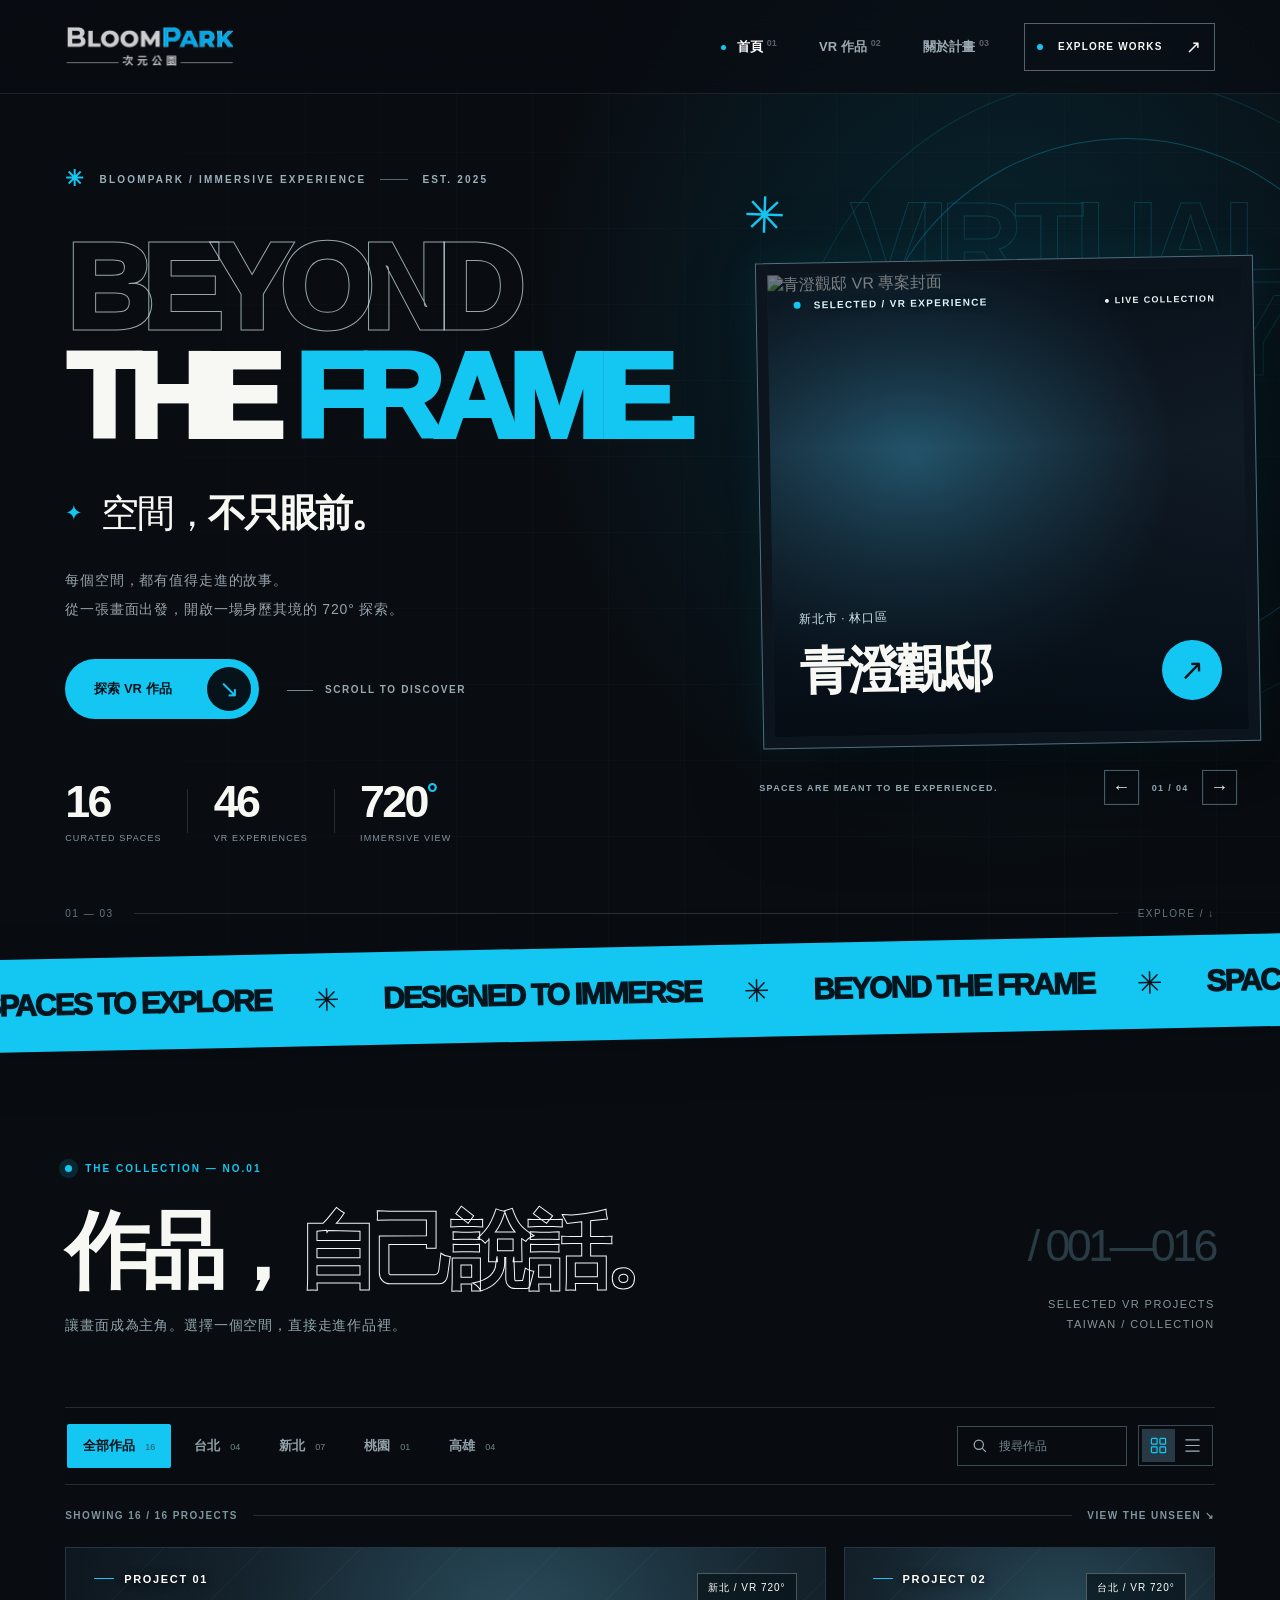
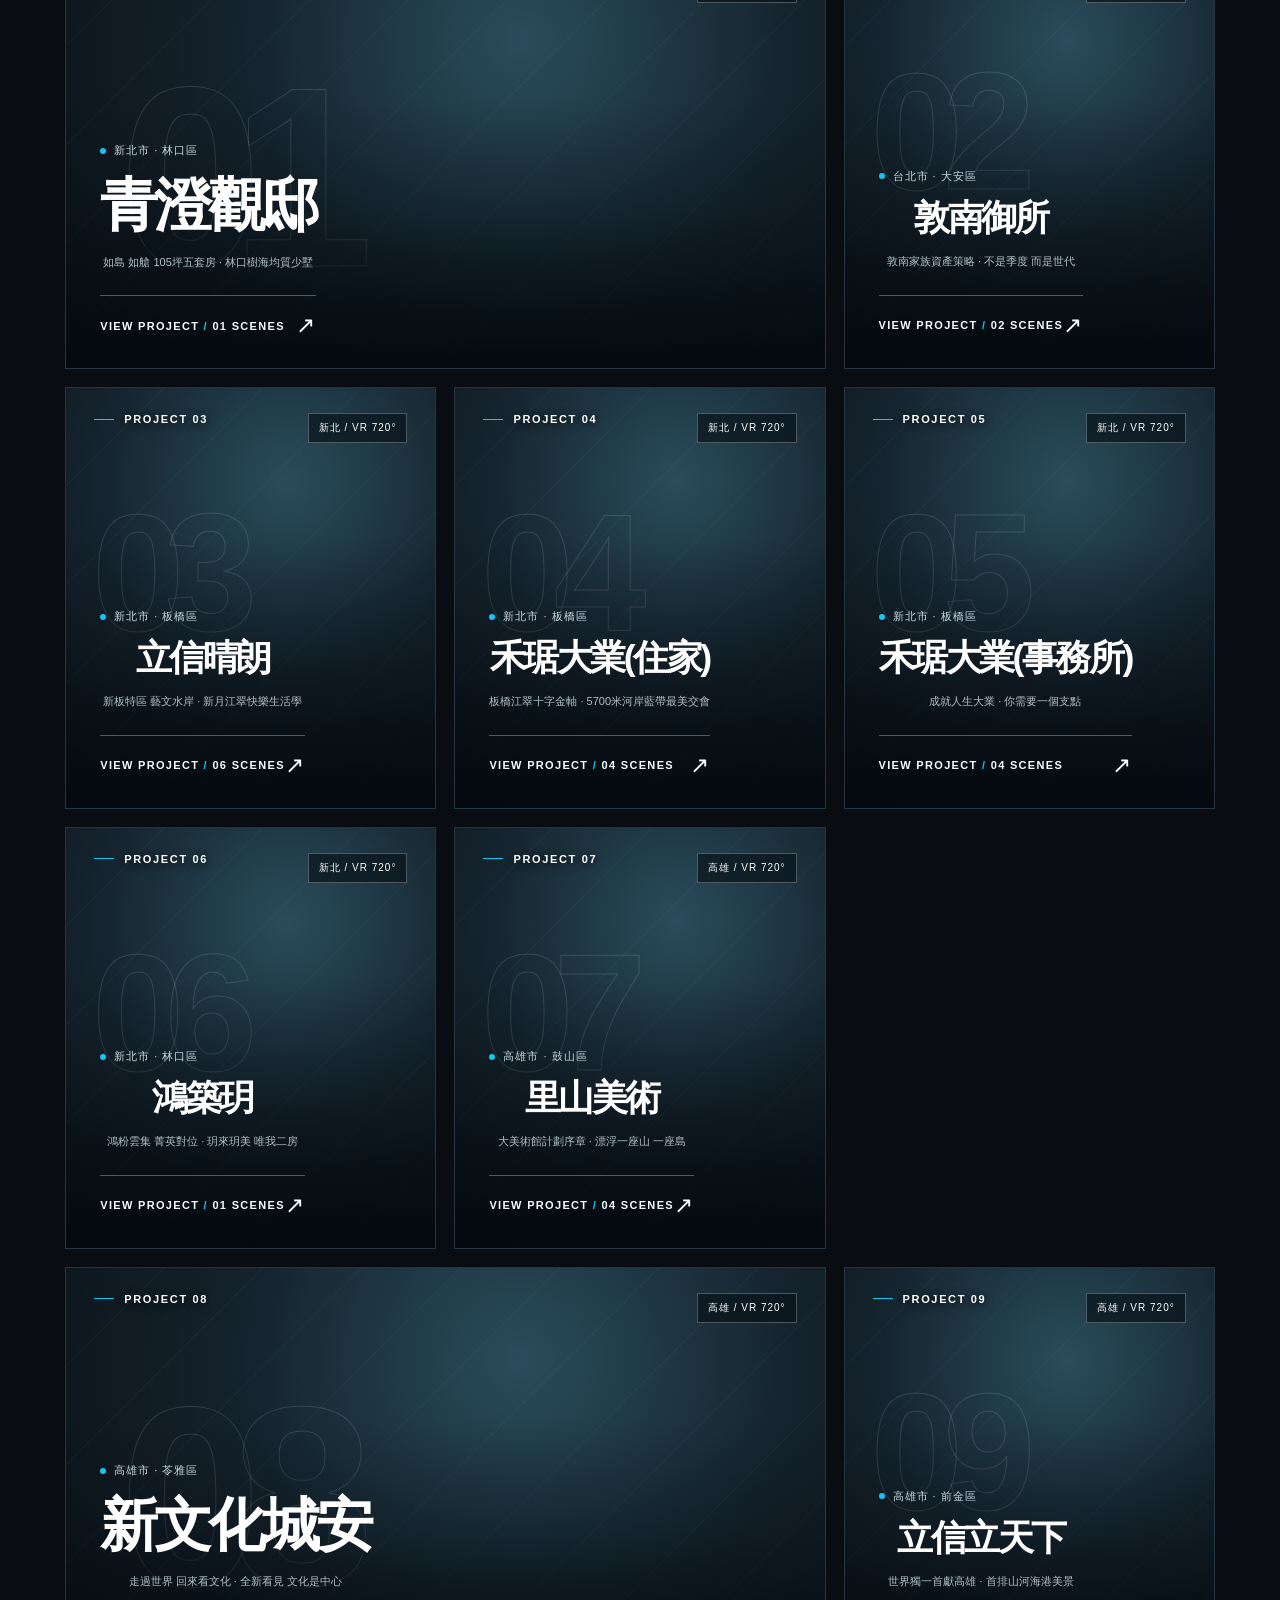
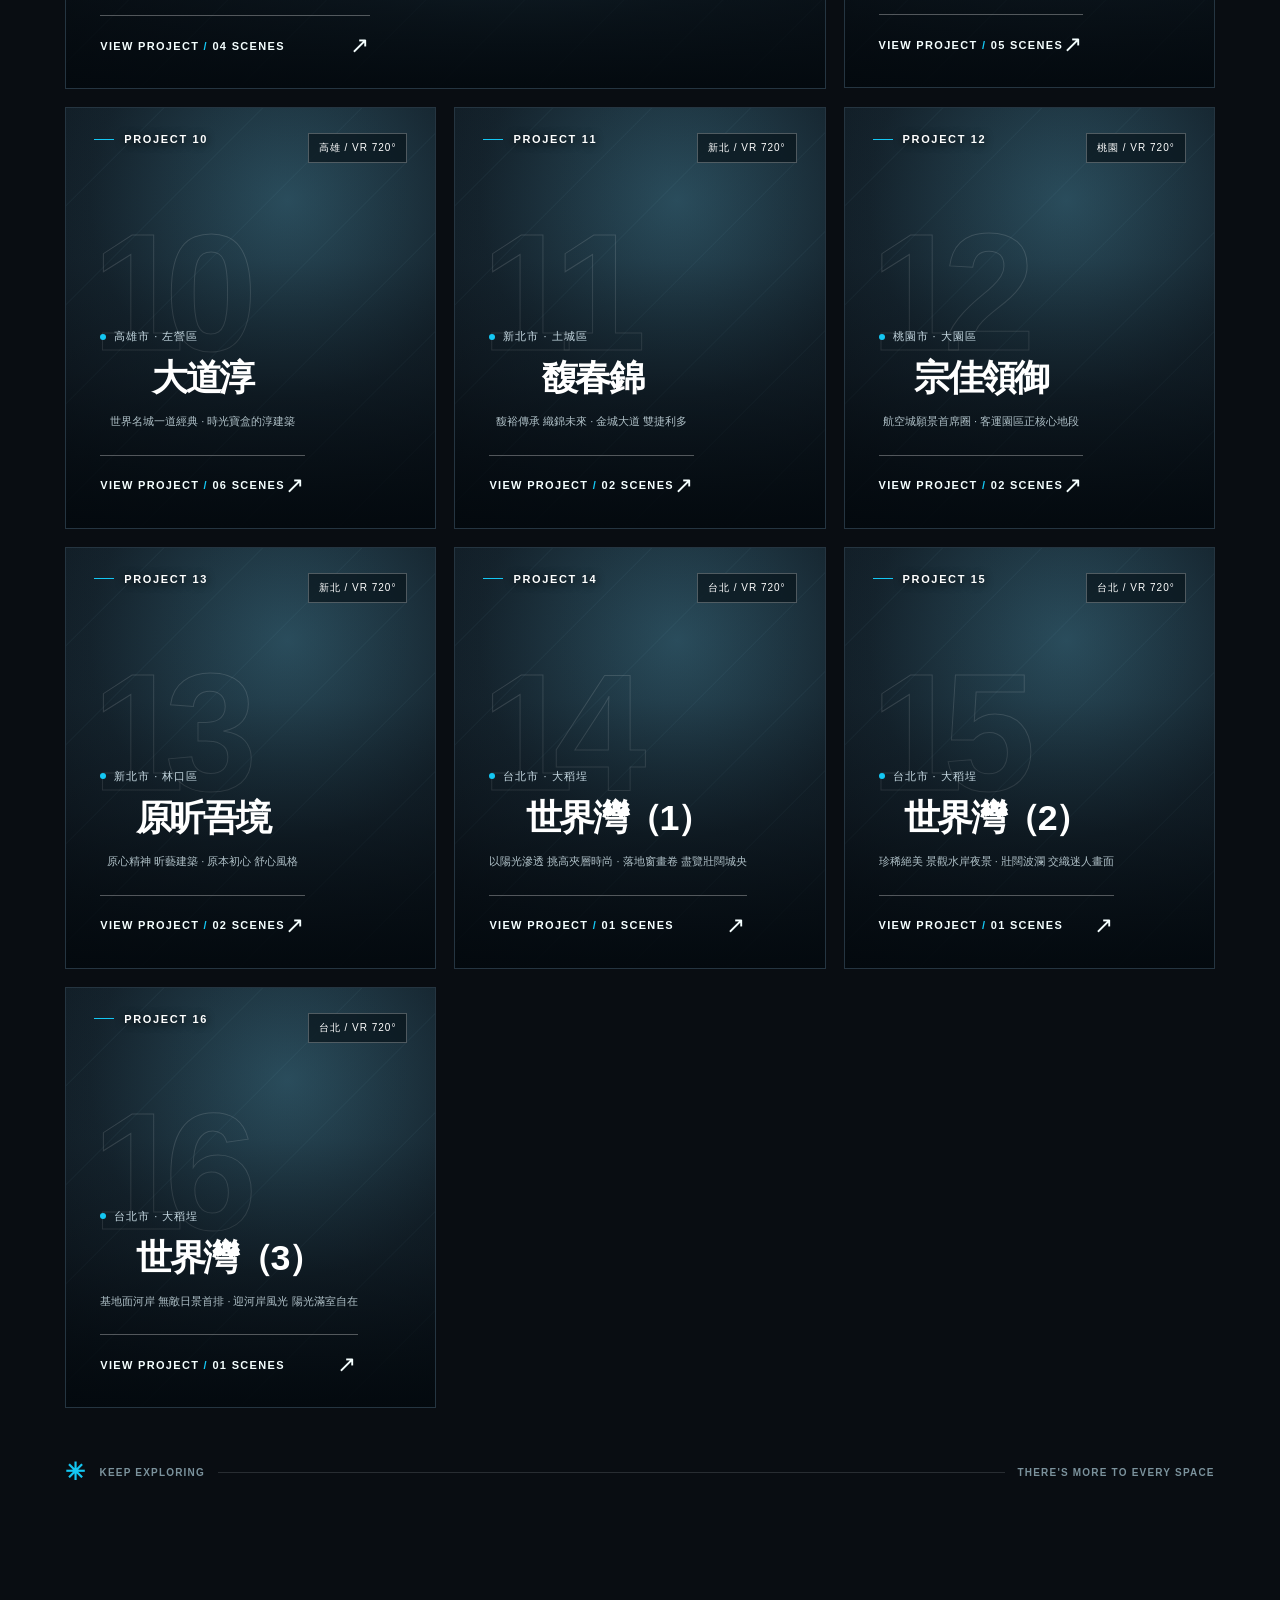
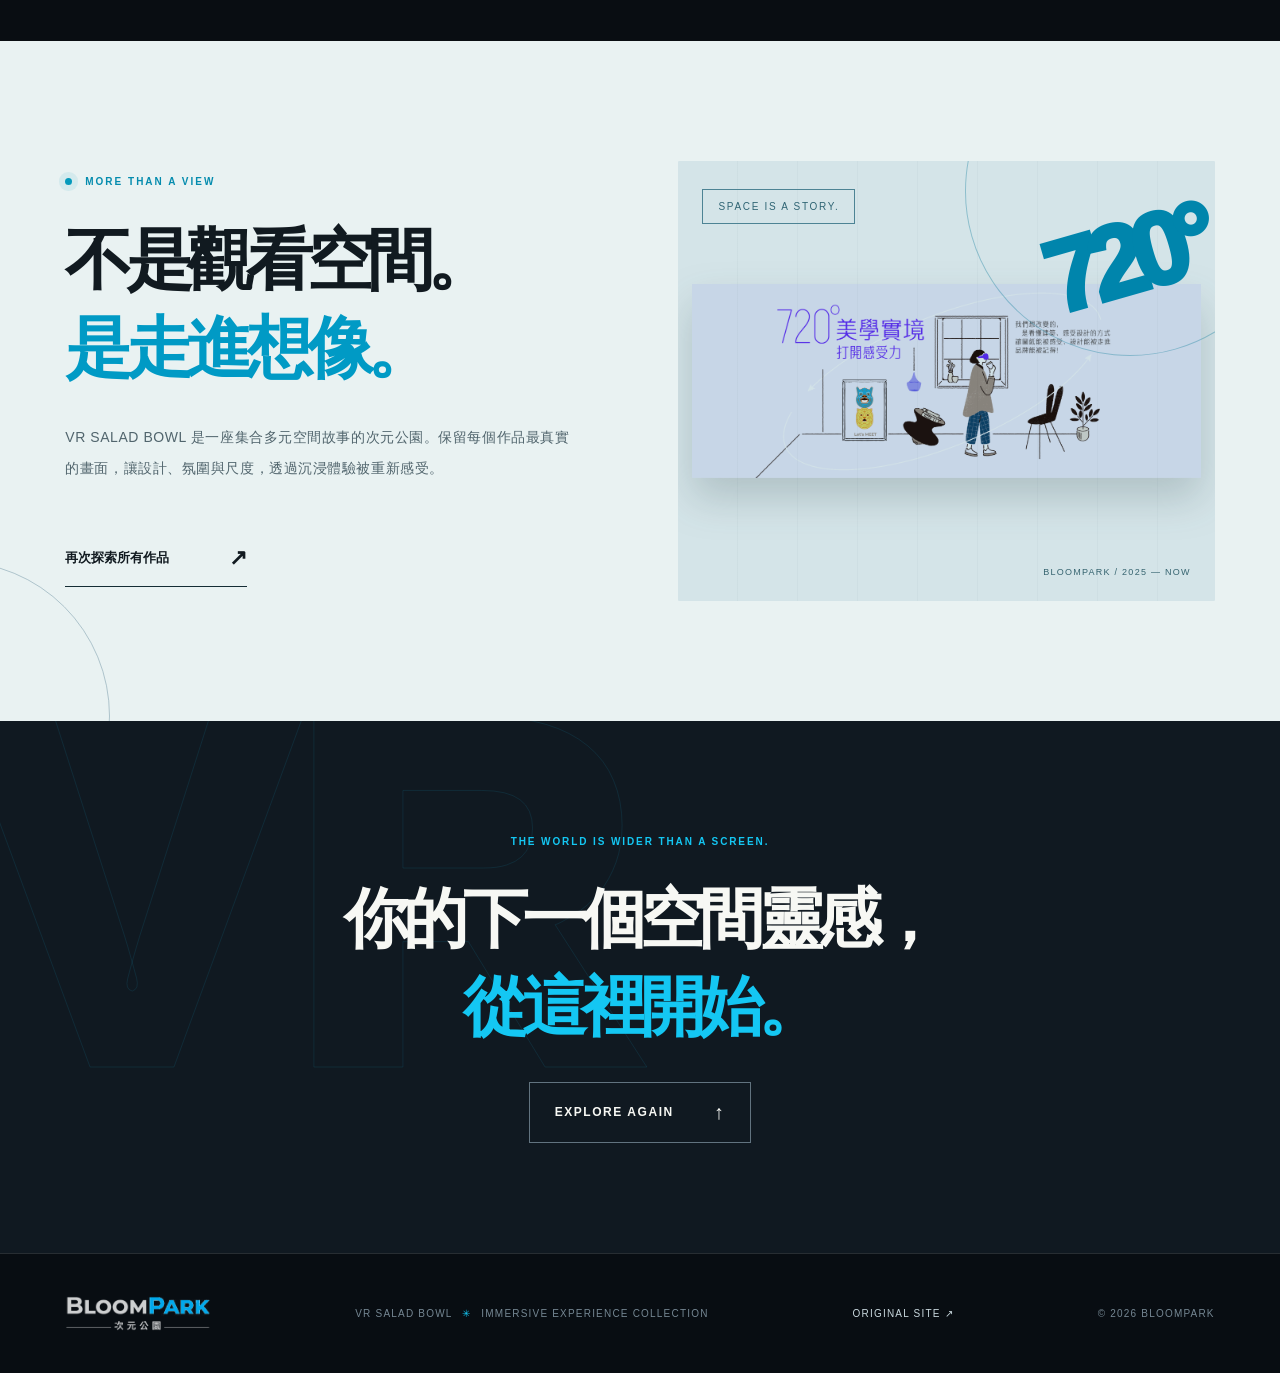
==== bloompark/index.html @ 0eb8d489 "Add files via upload" ====
<!doctype html>
<html lang="zh-Hant">
<head>
  <meta charset="UTF-8">
  <meta name="viewport" content="width=device-width,initial-scale=1,viewport-fit=cover">
  <meta name="theme-color" content="#090d12">
  <meta name="description" content="BLOOMPARK 次元公園｜VR SALAD BOWL 沉浸式空間作品集，探索建築美學、720° VR 全景與不同空間的故事。">
  <meta property="og:title" content="BLOOMPARK 次元公園｜VR 作品集">
  <meta property="og:description" content="空間不只眼前。探索 BLOOMPARK 的沉浸式 VR 空間作品。">
  <meta property="og:type" content="website">
  <meta property="og:image" content="assets/logo-original.png">
  <title>BLOOMPARK 次元公園｜VR SALAD BOWL · 沉浸式空間作品集</title>
  <link rel="icon" href="assets/favicon.svg" type="image/svg+xml">
  <link rel="preload" href="assets/logo-light.png" as="image">
  <link rel="stylesheet" href="style.css">
  <script defer src="data.js"></script>
  <script defer src="app.js"></script>
</head>
<body>
  <a class="skip-link" href="#work">跳至 VR 作品</a>
  <div class="loading-line" id="scroll-progress" aria-hidden="true"></div>
  <div class="site-shell" id="top">
    <header class="header" id="header">
      <a class="brand" href="#top" aria-label="BLOOMPARK 次元公園，回到首頁"><img src="assets/logo-light.png" alt="BLOOMPARK 次元公園" width="684" height="165"></a>
      <nav class="nav" id="primary-nav" aria-label="主導覽">
        <a class="nav-link is-current" href="#top">首頁 <span>01</span></a>
        <a class="nav-link" href="#work">VR 作品 <span>02</span></a>
        <a class="nav-link" href="#about">關於計畫 <span>03</span></a>
      </nav>
      <a class="header-cta" href="#work"><span class="header-cta-dot"></span> EXPLORE WORKS <span aria-hidden="true">↗</span></a>
      <button class="menu-toggle" id="menu-toggle" type="button" aria-controls="primary-nav" aria-expanded="false" aria-label="開啟選單"><span></span><span></span></button>
    </header>

    <main>
      <section class="hero" aria-labelledby="hero-title">
        <div class="hero-grid" aria-hidden="true"></div>
        <div class="hero-glow" aria-hidden="true"></div>
        <div class="hero-copy">
          <div class="eyebrow"><span class="starburst">✳</span> BLOOMPARK / IMMERSIVE EXPERIENCE <span class="eyebrow-line"></span> EST. 2025</div>
          <h1 id="hero-title"><span class="hero-outline">BEYOND</span><span>THE <em>FRAME.</em></span></h1>
          <div class="hero-twline"><span class="hero-mark">✦</span><p>空間，<strong>不只眼前。</strong></p></div>
          <p class="hero-description">每個空間，都有值得走進的故事。<br>從一張畫面出發，開啟一場身歷其境的 720° 探索。</p>
          <div class="hero-actions">
            <a href="#work" class="pill-button pill-button-accent">探索 VR 作品 <span class="button-round" aria-hidden="true">↘</span></a>
            <span class="hero-side-note"><span class="mini-dash"></span> SCROLL TO DISCOVER</span>
          </div>
          <div class="hero-stats"><div><strong id="total-projects">16</strong><span>CURATED SPACES</span></div><span class="stat-line"></span><div><strong id="total-vr">46</strong><span>VR EXPERIENCES</span></div><span class="stat-line"></span><div><strong>720<span class="degree">°</span></strong><span>IMMERSIVE VIEW</span></div></div>
        </div>
        <div class="hero-stage">
          <div class="orbit orbit-a" aria-hidden="true"></div><div class="orbit orbit-b" aria-hidden="true"></div>
          <div class="hero-ghost" aria-hidden="true">VIRTUAL<br>REALITY</div>
          <div class="hero-feature-wrap" id="hero-feature-wrap">
            <div class="hero-feature-media visual-fallback" id="hero-feature-media"><img id="hero-feature-image" alt="精選 VR 作品封面" fetchpriority="high"></div>
            <div class="hero-feature-top"><span><i></i> SELECTED / VR EXPERIENCE</span><span class="hero-live">● LIVE COLLECTION</span></div>
            <div class="hero-feature-bottom"><div><span id="hero-feature-region">新北市 · 林口區</span><h2 id="hero-feature-title">青澄觀邸</h2></div><a id="hero-feature-link" href="#work" class="hero-feature-enter" aria-label="開啟精選專案" title="開啟精選專案">↗</a></div>
          </div>
          <div class="hero-stage-bottom"><span>SPACES ARE MEANT TO BE EXPERIENCED.</span><div class="hero-switch"><button type="button" id="feature-prev" aria-label="上一個精選專案">←</button><span id="feature-index">01 / 04</span><button type="button" id="feature-next" aria-label="下一個精選專案">→</button></div></div>
          <div class="floating-asterisk" aria-hidden="true">✳</div>
        </div>
        <div class="hero-scroll-edge"><span>01 — 03</span><div></div><span>EXPLORE / ↓</span></div>
      </section>

      <div class="ticker" aria-hidden="true"><div class="ticker-track"><span>SPACES TO EXPLORE</span><b>✳</b><span>DESIGNED TO IMMERSE</span><b>✳</b><span>BEYOND THE FRAME</span><b>✳</b><span>SPACES TO EXPLORE</span><b>✳</b><span>DESIGNED TO IMMERSE</span><b>✳</b><span>BEYOND THE FRAME</span><b>✳</b></div></div>

      <section class="work-section" id="work" aria-labelledby="work-title">
        <div class="work-head reveal">
          <div><div class="section-kicker"><span class="section-dot"></span> THE COLLECTION — NO.01</div><h2 id="work-title">作品，<span>自己說話。</span></h2><p>讓畫面成為主角。選擇一個空間，直接走進作品裡。</p></div>
          <div class="work-head-side"><span class="index-number">/ 001—016</span><span>SELECTED VR PROJECTS<br>TAIWAN / COLLECTION</span></div>
        </div>
        <div class="filter-bar" id="filter-bar">
          <div class="filter-tabs" role="group" aria-label="依地區篩選作品">
            <button class="filter active" type="button" data-region="全部" aria-pressed="true">全部作品 <sup>16</sup></button>
            <button class="filter" type="button" data-region="台北" aria-pressed="false">台北 <sup>04</sup></button>
            <button class="filter" type="button" data-region="新北" aria-pressed="false">新北 <sup>07</sup></button>
            <button class="filter" type="button" data-region="桃園" aria-pressed="false">桃園 <sup>01</sup></button>
            <button class="filter" type="button" data-region="高雄" aria-pressed="false">高雄 <sup>04</sup></button>
          </div>
          <div class="view-options">
            <label class="search" aria-label="搜尋專案"><svg viewBox="0 0 24 24" fill="none" stroke="currentColor" stroke-width="1.7" aria-hidden="true"><circle cx="11" cy="11" r="6.5"/><path d="m16 16 5 5"/></svg><input type="search" id="project-search" placeholder="搜尋作品" autocomplete="off"></label>
            <div class="view-toggle" role="group" aria-label="切換作品排列"><button type="button" id="grid-view" class="selected" aria-pressed="true" aria-label="圖片檢視" title="圖片檢視"><svg viewBox="0 0 24 24"><rect x="2" y="2" width="8" height="8" rx="1"/><rect x="14" y="2" width="8" height="8" rx="1"/><rect x="2" y="14" width="8" height="8" rx="1"/><rect x="14" y="14" width="8" height="8" rx="1"/></svg></button><button type="button" id="list-view" aria-pressed="false" aria-label="清單檢視" title="清單檢視"><svg viewBox="0 0 24 24"><path d="M2 4h20M2 12h20M2 20h20"/></svg></button></div>
          </div>
        </div>
        <div class="results-line" aria-live="polite"><span id="result-count">SHOWING 16 PROJECTS</span><span class="results-line-deco"></span><span>VIEW THE UNSEEN ↘</span></div>
        <div id="projects" class="project-grid" aria-live="polite"></div>
        <div id="no-results" class="no-results" hidden><span>NO MATCH FOUND</span><h3>沒有找到符合的作品。</h3><button type="button" id="clear-filters">清除篩選 ↗</button></div>
        <p class="after-gallery"><span>✳</span> KEEP EXPLORING <span class="after-line"></span> THERE'S MORE TO EVERY SPACE</p>
      </section>

      <section class="manifesto" id="about" aria-labelledby="about-title">
        <div class="manifesto-left reveal"><span class="section-kicker"><span class="section-dot"></span> MORE THAN A VIEW</span><h2 id="about-title">不是觀看空間。<br><em>是走進想像。</em></h2><p>VR SALAD BOWL 是一座集合多元空間故事的次元公園。保留每個作品最真實的畫面，讓設計、氛圍與尺度，透過沉浸體驗被重新感受。</p><a href="#work" class="manifesto-link">再次探索所有作品 <span>↗</span></a></div>
        <div class="manifesto-right reveal"><div class="manifesto-visual"><div class="outline-pill">SPACE IS A STORY.</div><div class="manifesto-circle"><span>720°</span></div><img src="assets/intro-illustration.png" loading="lazy" alt="BLOOMPARK 原始 VR 展示插畫"><span class="manifesto-index">BLOOMPARK / 2025 — NOW</span></div></div>
      </section>
      <section class="outro"><div class="outro-inner"><span class="outro-kicker">THE WORLD IS WIDER THAN A SCREEN.</span><p>你的下一個空間靈感，<br><strong>從這裡開始。</strong></p><a href="#work" aria-label="回到作品展示">EXPLORE AGAIN <span>↑</span></a></div></section>
    </main>
    <footer class="footer"><a href="#top" class="footer-logo"><img src="assets/logo-light.png" alt="BLOOMPARK 次元公園"></a><div>VR SALAD BOWL <span class="footer-cross">✳</span> IMMERSIVE EXPERIENCE COLLECTION</div><a href="https://booooand.com/" target="_blank" rel="noopener noreferrer">ORIGINAL SITE ↗</a><span>© <span id="year">2026</span> BLOOMPARK</span></footer>
  </div>

  <div class="modal" id="project-modal" hidden aria-hidden="true">
    <div class="modal-backdrop" data-close></div>
    <section class="modal-panel" role="dialog" aria-modal="true" aria-labelledby="modal-title" tabindex="-1">
      <button class="modal-close" id="modal-close" type="button" aria-label="關閉專案介紹">✕</button>
      <div class="modal-photo visual-fallback" id="modal-photo"><img id="modal-image" alt=""></div>
      <div class="modal-body"><div class="modal-topline"><span id="modal-number">PROJECT / 01</span><span>IMMERSIVE ARCHIVE · BLOOMPARK</span></div><div class="modal-meta"><span id="modal-location">新北市 · 林口區</span><span class="modal-live">● VIRTUAL SPACE</span></div><h2 id="modal-title"></h2><p id="modal-subtitle"></p><div class="modal-divider"></div><h3>選擇 VR 場景 <span id="modal-links-count"></span></h3><div class="modal-vr-links" id="modal-links"></div><div class="modal-actions"><a class="modal-main-link" id="modal-main-link" target="_blank" rel="noopener noreferrer">進入 VR 全景 <span>↗</span></a><a class="modal-book" id="modal-book" target="_blank" rel="noopener noreferrer" hidden>專案官方網站 ↗</a></div><div class="modal-footnote">作品連結將於新分頁開啟，保留原始 VR 瀏覽體驗。</div></div>
      <div class="modal-pagination"><button type="button" id="modal-prev">← 上一個專案</button><button type="button" id="modal-next">下一個專案 →</button></div>
    </section>
  </div>
</body>
</html>
---- bloompark/style.css ----
/* BLOOMPARK 2026 — curated VR work showcase. No external CSS dependencies. */
:root{--bg:#090d12;--bg2:#0c1219;--panel:#121921;--line:rgba(222,236,244,.14);--light:#f7f8f4;--muted:#95a1ab;--cyan:#14c7f3;--cyan-dark:#0796c5;--lime:#d9f35b;--max:1640px;--margin:clamp(22px,5.1vw,104px);--ease:cubic-bezier(.2,.8,.2,1)}
*,*::before,*::after{box-sizing:border-box}
html{scroll-behavior:smooth;scroll-padding-top:112px}
body{margin:0;color:var(--light);background:var(--bg);font-family:Arial,"Noto Sans TC","PingFang TC","Microsoft JhengHei",sans-serif;-webkit-font-smoothing:antialiased}
body.modal-open{overflow:hidden}
::selection{background:var(--cyan);color:#071016}
button,input{font:inherit}button{cursor:pointer}a{color:inherit;text-decoration:none}img{max-width:100%;display:block}
button:focus-visible,a:focus-visible,input:focus-visible{outline:3px solid var(--cyan);outline-offset:4px}
[hidden]{display:none!important}
.skip-link{position:fixed;z-index:1000;left:14px;top:-60px;background:var(--cyan);padding:12px 20px;color:#061018}.skip-link:focus{top:10px}
.loading-line{position:fixed;height:3px;width:0;left:0;top:0;background:var(--cyan);z-index:900;box-shadow:0 0 16px #14c7f3aa;transition:width .09s linear}
.header{height:94px;position:fixed;z-index:100;top:0;left:0;width:100%;padding:0 var(--margin);display:flex;align-items:center;justify-content:space-between;gap:35px;background:rgba(9,13,18,.68);border-bottom:1px solid rgba(255,255,255,.085);backdrop-filter:blur(22px);-webkit-backdrop-filter:blur(22px);transition:background .3s,height .3s}
.header.scrolled{height:77px;background:rgba(9,13,18,.95)}
.brand{width:200px;flex:none}.brand img{width:100%;height:auto}
.nav{display:flex;align-items:center;gap:clamp(20px,3.3vw,60px);height:100%;margin-left:auto}.nav-link{font-size:13px;font-weight:700;color:#9dabb4;transition:color .2s;white-space:nowrap;display:flex;align-items:flex-start;gap:4px}.nav-link span{font-size:9px;color:#56616b}.nav-link:hover,.nav-link.is-current{color:#fff}.nav-link.is-current:before{content:"";width:5px;height:5px;background:var(--cyan);border-radius:50%;position:relative;top:7px;margin-right:7px}
.header-cta{display:flex;align-items:center;gap:15px;border:1px solid #53636d;padding:14px 18px;font-size:10px;font-weight:800;letter-spacing:.12em;white-space:nowrap;transition:background .25s,color .25s,border-color .25s}.header-cta:hover{background:var(--cyan);border-color:var(--cyan);color:#03151c}.header-cta-dot{height:6px;width:6px;background:var(--cyan);border-radius:50%}.header-cta:hover .header-cta-dot{background:var(--bg)}.header-cta>span:last-child{font-size:18px;font-weight:400;margin-left:8px}
.menu-toggle{display:none;width:45px;height:45px;background:transparent;border:1px solid var(--line);align-items:center;justify-content:center;flex-direction:column;gap:6px}.menu-toggle span{width:21px;height:2px;background:#fff;transition:transform .2s}.menu-toggle[aria-expanded=true] span:first-child{transform:translateY(4px) rotate(45deg)}.menu-toggle[aria-expanded=true] span:last-child{transform:translateY(-4px) rotate(-45deg)}
.hero{min-height:min(940px,100svh);position:relative;padding:clamp(145px,13vw,190px) var(--margin) 105px;display:grid;grid-template-columns:minmax(0,1.07fr) minmax(0,.93fr);gap:2vw;align-items:center;isolation:isolate;overflow:hidden}.hero-grid{position:absolute;inset:0;z-index:-3;opacity:.42;background-image:linear-gradient(to right,rgba(150,200,230,.055) 1px,transparent 1px),linear-gradient(to bottom,rgba(150,200,230,.055) 1px,transparent 1px);background-size:76px 76px;mask-image:linear-gradient(to right,transparent,#000 35%,#000)}.hero-glow{position:absolute;right:-20%;top:-30%;width:84%;height:130%;background:radial-gradient(ellipse at center,rgba(0,163,205,.16),transparent 62%);z-index:-2;pointer-events:none}.hero-copy{position:relative;z-index:4}.eyebrow{color:#9ab0bb;display:flex;align-items:center;gap:14px;font-size:10px;letter-spacing:.22em;white-space:nowrap;font-weight:800}.starburst{font-size:22px;color:var(--cyan)}.eyebrow-line{width:28px;height:1px;background:#506a77}
.hero h1{font-family:Arial Black,Arial,sans-serif;font-weight:950;letter-spacing:-.095em;font-stretch:condensed;font-size:clamp(80px,10vw,183px);line-height:.9;margin:42px 0 37px;white-space:nowrap;position:relative}.hero h1 span{display:block}.hero h1 .hero-outline{color:transparent;-webkit-text-stroke:1px rgba(228,249,255,.65)}.hero h1 span:nth-child(2){letter-spacing:-.095em}.hero h1 em{color:var(--cyan);font-style:normal}.hero-twline{display:flex;align-items:center;gap:18px;margin:0 0 27px}.hero-twline p{font-size:clamp(25px,3vw,49px);font-weight:500;margin:0;letter-spacing:-.06em}.hero-twline strong{font-weight:900}.hero-mark{font-size:21px;color:var(--cyan)}.hero-description{color:var(--muted);line-height:2.05;font-size:14px;letter-spacing:.06em;margin:0 0 36px}
.hero-actions{display:flex;align-items:center;gap:28px}.pill-button{display:inline-flex;align-items:center;gap:35px;font-size:13px;font-weight:800;padding:8px 8px 8px 29px;border-radius:80px;transition:transform .3s var(--ease),box-shadow .3s}.pill-button:hover{transform:translateY(-5px);box-shadow:0 12px 50px #06aad845}.pill-button-accent{background:var(--cyan);color:#06131a}.button-round{width:44px;height:44px;border-radius:50%;display:grid;place-items:center;background:#06131a;color:var(--cyan);font-size:24px;font-weight:400}.hero-side-note{color:#98a8b0;font-size:10px;letter-spacing:.16em;font-weight:800;white-space:nowrap}.mini-dash{display:inline-block;width:26px;height:1px;background:#6e8995;vertical-align:middle;margin-right:8px}
.hero-stats{display:flex;align-items:center;gap:clamp(13px,2vw,38px);margin-top:80px}.hero-stats div{display:flex;flex-direction:column;gap:9px}.hero-stats strong{font-size:clamp(29px,3.5vw,56px);letter-spacing:-.06em;line-height:1;font-weight:850}.hero-stats span:not(.degree){font-size:9px;letter-spacing:.12em;color:#8596a1;white-space:nowrap}.stat-line{width:1px;background:var(--line);height:44px;display:block}.degree{color:var(--cyan);font-size:.63em;vertical-align:top}
.hero-stage{min-width:0;position:relative;z-index:2;padding:65px 25px 10px 35px;transform:rotate(2deg)}.hero-feature-wrap{height:clamp(350px,38vw,590px);position:relative;border:1px solid #4f6f80;background:#0c141e;padding:11px;box-shadow:30px 36px 90px #0008,-1px -1px 40px #00d9ff16;transform:rotate(-3deg);transition:transform .4s var(--ease)}.hero-feature-wrap:hover{transform:rotate(-1deg) translateY(-7px)}.hero-feature-media{position:absolute;inset:11px;overflow:hidden;background:radial-gradient(circle at 30% 40%,#23546b,#101a24 60%,#121d28)}.hero-feature-media:after{content:"";position:absolute;inset:0;background:linear-gradient(180deg,rgba(3,10,18,.55),transparent 38%,rgba(3,10,18,.85))}.hero-feature-media img{height:100%;width:100%;object-fit:cover;filter:contrast(1.04);transition:opacity .35s,transform 1.3s var(--ease)}.hero-feature-wrap:hover img{transform:scale(1.06)}.hero-feature-top,.hero-feature-bottom{position:absolute;z-index:2;left:37px;right:37px;display:flex;justify-content:space-between;align-items:center}.hero-feature-top{top:36px;font-size:10px;font-weight:800;letter-spacing:.13em;color:#d8f5fc;text-shadow:0 1px 6px #0008}.hero-feature-top i{background:var(--cyan);display:inline-block;height:7px;width:7px;border-radius:50%;margin-right:9px}.hero-live{color:#eaf6fa;font-size:9px}.hero-feature-bottom{bottom:41px;align-items:end}.hero-feature-bottom span{color:#d0e7ec;font-size:12px;letter-spacing:.06em}.hero-feature-bottom h2{font-size:clamp(32px,4vw,64px);margin:10px 0 0;letter-spacing:-.07em}.hero-feature-enter{width:60px;height:60px;border-radius:50%;background:var(--cyan);color:#05131a;display:grid;place-items:center;font-size:29px;transition:transform .3s}.hero-feature-enter:hover{transform:rotate(45deg)}.hero-ghost{position:absolute;right:-.09em;top:0;font-size:clamp(75px,9vw,155px);font-family:Arial Black,Arial,sans-serif;letter-spacing:-.08em;font-weight:900;color:transparent;-webkit-text-stroke:1px rgba(34,221,255,.16);line-height:.81;z-index:-1;text-align:right;transform:rotate(-2deg)}
.orbit{pointer-events:none;position:absolute;border:1px solid rgba(17,203,247,.28);border-radius:50%;z-index:-1;transform:rotate(-30deg)}.orbit-a{height:520px;width:520px;right:-115px;top:-60px}.orbit-b{height:650px;width:650px;right:-170px;top:-120px;opacity:.5}.hero-stage-bottom{display:flex;align-items:center;justify-content:space-between;gap:10px;margin:25px 10px 0;transform:rotate(-2deg);color:#91a9b3;font-size:9px;letter-spacing:.15em;font-weight:750}.hero-switch{display:flex;align-items:center;gap:13px;white-space:nowrap}.hero-switch button{width:35px;height:35px;border:1px solid #4d6570;background:transparent;color:#e7f4f5;font-size:18px;transition:background .2s}.hero-switch button:hover{background:var(--cyan);color:#071117}.floating-asterisk{position:absolute;top:1px;left:-10px;color:var(--cyan);font-size:50px;animation:slowspin 14s linear infinite}.hero-scroll-edge{position:absolute;bottom:29px;left:var(--margin);right:var(--margin);display:flex;align-items:center;gap:20px;color:#647783;font-size:10px;letter-spacing:.15em}.hero-scroll-edge>div{flex:1;height:1px;background:var(--line)}
.ticker{height:90px;background:var(--cyan);color:#04151d;overflow:hidden;display:flex;align-items:center;transform:rotate(-1.2deg) scale(1.03);position:relative;z-index:3;box-shadow:0 14px 50px #0003}.ticker-track{display:flex;align-items:center;gap:42px;white-space:nowrap;min-width:max-content;animation:marquee 32s linear infinite}.ticker span{font-family:Arial Black,Arial,sans-serif;font-size:clamp(19px,2.3vw,39px);font-weight:950;letter-spacing:-.07em}.ticker b{font-size:30px;font-weight:400}
.work-section{max-width:1900px;margin:auto;padding:145px var(--margin) 155px}.work-head{display:flex;justify-content:space-between;align-items:end;gap:20px;padding-bottom:72px}.section-kicker{font-size:10px;letter-spacing:.2em;font-weight:800;color:var(--cyan);display:flex;align-items:center;gap:13px}.section-dot{width:7px;height:7px;border-radius:50%;background:var(--cyan);display:inline-block;box-shadow:0 0 0 6px #14c7f322}.work-head h2{font-size:clamp(49px,6.6vw,105px);line-height:1.12;letter-spacing:-.084em;margin:30px 0 18px;font-weight:900}.work-head h2 span{color:transparent;-webkit-text-stroke:1px #f4f7fa}.work-head p{font-size:14px;letter-spacing:.06em;color:#91a4ac;margin:0}.work-head-side{text-align:right;display:flex;flex-direction:column;gap:10px;color:#87959c;font-size:11px;line-height:1.8;letter-spacing:.13em}.index-number{font-family:Arial Black,Arial,sans-serif;font-size:clamp(30px,3.5vw,57px);letter-spacing:-.08em;color:#293c45}
.filter-bar{z-index:50;position:sticky;top:76px;display:flex;justify-content:space-between;align-items:center;gap:15px;padding:16px 2px;background:rgba(9,13,18,.93);backdrop-filter:blur(22px);border-top:1px solid var(--line);border-bottom:1px solid var(--line)}.filter-tabs{display:flex;gap:7px;overflow-x:auto;scrollbar-width:none}.filter-tabs::-webkit-scrollbar{display:none}.filter{border:1px solid transparent;background:transparent;color:#92a1aa;display:inline-flex;gap:10px;align-items:baseline;padding:12px 15px;border-radius:2px;white-space:nowrap;font-size:13px;font-weight:750;transition:background .25s,color .25s}.filter sup{font-size:9px;font-weight:500;color:#72818a}.filter:hover{color:white}.filter.active{background:var(--cyan);color:#071117}.filter.active sup{color:#28505c}.view-options{display:flex;align-items:center;gap:11px}.search{border:1px solid #3b4b54;display:flex;gap:9px;align-items:center;width:170px;padding:0 13px;height:40px;transition:border-color .2s}.search:focus-within{border-color:var(--cyan)}.search svg{width:17px;flex:none;color:#9daeb7}.search input{background:transparent;border:0;color:white;outline:none!important;width:100%;font-size:12px;min-width:0}.search input::placeholder{color:#758791}.search input::-webkit-search-cancel-button{cursor:pointer;filter:grayscale(1) invert(1)}.view-toggle{display:flex;border:1px solid #3b4b54;padding:3px;gap:1px}.view-toggle button{width:33px;height:33px;border:0;background:transparent;display:grid;place-items:center}.view-toggle button.selected{background:#263944}.view-toggle svg{height:17px;width:17px;stroke:#9fb2bb;stroke-width:1.7;fill:none}.view-toggle .selected svg{stroke:var(--cyan)}
.results-line{display:flex;gap:15px;align-items:center;justify-content:space-between;margin:25px 0 26px;font-size:10px;color:#7e949e;letter-spacing:.14em;font-weight:800}.results-line-deco{height:1px;background:var(--line);flex:1}
.project-grid{display:grid;grid-template-columns:repeat(12,minmax(0,1fr));gap:18px}.project-card{grid-column:span 4;aspect-ratio:.88;min-width:0;position:relative;border:1px solid #253541;isolation:isolate;overflow:hidden;cursor:pointer;background:#18232c;display:flex;flex-direction:column;justify-content:flex-end;transition:border-color .3s var(--ease),transform .3s var(--ease)}.project-card.featured{grid-column:span 8;aspect-ratio:1.80}.project-card:focus-visible,.project-card:hover{border-color:var(--cyan);z-index:2;transform:translateY(-3px)}.project-cover{inset:0;position:absolute;overflow:hidden;z-index:-2;background:radial-gradient(circle at 60% 22%,#2c5060,#15242e 50%,#0b1118);transition:filter .3s}.project-cover:before{content:"";position:absolute;inset:0;z-index:0;background:repeating-linear-gradient(135deg,transparent,transparent 68px,rgba(137,206,226,.045) 69px,rgba(137,206,226,.045) 70px)}.project-cover:after{content:"";z-index:2;position:absolute;inset:0;background:linear-gradient(180deg,rgba(5,10,15,.05) 36%,rgba(5,10,15,.32) 63%,rgba(3,9,14,.96) 100%)}.project-cover img{height:100%;width:100%;object-fit:cover;transition:transform .85s var(--ease),opacity .4s;position:relative;z-index:1}.project-card:hover .project-cover img{transform:scale(1.09)}.project-cover img.image-failed{opacity:0}.project-bg-number{position:absolute;top:24%;left:7%;font:900 clamp(95px,13vw,210px)/1 Arial Black,Arial,sans-serif;color:transparent;-webkit-text-stroke:1px #ffffff24;letter-spacing:-.12em;pointer-events:none}.project-card.featured .project-bg-number{font-size:clamp(160px,20vw,320px)}.project-card-head{position:absolute;left:28px;right:28px;top:25px;display:flex;justify-content:space-between;align-items:flex-start;z-index:5;color:#fff;pointer-events:none}.project-number{font-size:11px;letter-spacing:.15em;font-weight:750;display:flex;gap:10px;align-items:center;text-shadow:0 1px 8px #000}.project-number:before{content:"";display:block;width:20px;height:1px;background:var(--cyan)}.project-category{font-size:10px;letter-spacing:.1em;padding:7px 10px;background:#071117a8;border:1px solid #ffffff45;backdrop-filter:blur(12px)}.project-info{padding:28px;z-index:3;position:relative}.project-location{color:#c6d9e2;font-size:11px;letter-spacing:.09em;display:flex;gap:8px;align-items:center}.project-location:before{content:"";display:inline-block;height:6px;width:6px;background:var(--cyan);border-radius:50%}.project-info h3{font-size:clamp(25px,2.8vw,47px);letter-spacing:-.07em;line-height:1.2;margin:13px 0 13px;font-weight:800;color:#fff}.project-card.featured .project-info h3{font-size:clamp(36px,4.5vw,70px)}.project-subtitle{font-size:11px;color:#afc0c7;line-height:1.6;margin:0 0 24px;max-width:530px}.project-bottom{display:flex;justify-content:space-between;align-items:center;border-top:1px solid #ffffff4d;padding-top:16px;font-size:11px;font-weight:800;letter-spacing:.12em;color:#f5ffff}.project-bottom>span:nth-child(2){font-size:23px;font-weight:300;transition:transform .3s}.project-card:hover .project-bottom>span:nth-child(2){transform:translate(4px,-4px);color:var(--cyan)}.project-card::after{content:"";position:absolute;inset:0;z-index:4;pointer-events:none;border:1px solid transparent;transition:border-color .3s}.project-card:hover::after{border-color:rgba(20,199,243,.45)}
.project-grid.list-mode{display:flex;flex-direction:column;gap:0}.list-mode .project-card,.list-mode .project-card.featured{width:100%;aspect-ratio:auto;min-height:155px;border:0;border-bottom:1px solid var(--line);display:grid;grid-template-columns:min(26%,250px) 1fr;align-items:stretch;background:transparent}.list-mode .project-cover{position:relative;min-height:155px;grid-column:1;grid-row:1}.list-mode .project-cover:after{background:linear-gradient(to right,transparent,#0a10173b)}.list-mode .project-info{grid-column:2;grid-row:1;display:grid;grid-template-columns:1fr auto;align-content:center;align-items:center;gap:5px 15px;padding:20px 20px 20px 45px}.list-mode .project-info h3,.list-mode .project-card.featured .project-info h3{grid-row:1;grid-column:1;font-size:clamp(24px,3vw,41px);margin:0}.list-mode .project-location{grid-column:1;grid-row:2}.list-mode .project-subtitle{grid-column:1;grid-row:3;margin:0}.list-mode .project-bottom{grid-row:1/4;grid-column:2;align-self:center;border:0;display:flex;gap:20px}.list-mode .project-bottom span:first-child{display:none}.list-mode .project-card-head{left:12px;right:auto;top:12px}.list-mode .project-category{display:none}.list-mode .project-bg-number{font-size:85px;top:20%}.list-mode .project-card:hover{transform:translateX(5px);background:#121d25}
.no-results{padding:80px 10px 100px;border:1px solid var(--line);text-align:center}.no-results span{color:var(--cyan);font-size:10px;letter-spacing:.2em}.no-results h3{font-size:28px;margin:18px 0 28px}.no-results button{background:var(--cyan);border:0;padding:14px 25px;color:#07141b;font-weight:800}.after-gallery{display:flex;align-items:center;gap:13px;margin:50px 0 0;letter-spacing:.12em;color:#7b929c;font-size:10px;font-weight:700}.after-gallery>span:first-child{font-size:24px;color:var(--cyan)}.after-line{height:1px;flex:1;background:var(--line)}
.manifesto{background:#e9f2f2;color:#111a20;min-height:680px;display:grid;grid-template-columns:1fr 1fr;padding:115px var(--margin);gap:6vw;align-items:center;position:relative;overflow:hidden}.manifesto:before{content:"";width:310px;height:310px;border-radius:50%;border:1px solid #aec4cc;position:absolute;left:-200px;bottom:-150px;pointer-events:none}.manifesto .section-kicker{color:#058cae}.manifesto .section-dot{background:#059abc;box-shadow:0 0 0 6px #059abc17}.manifesto-left{max-width:690px}.manifesto h2{font-size:clamp(42px,5.2vw,83px);font-weight:950;line-height:1.32;letter-spacing:-.1em;margin:30px 0}.manifesto h2 em{font-style:normal;color:#009ac5}.manifesto p{font-size:14px;line-height:2.2;letter-spacing:.04em;color:#51656d;max-width:510px}.manifesto-link{display:inline-flex;align-items:center;gap:60px;border-bottom:1px solid #152d35;padding:15px 0;font-weight:850;font-size:13px;margin-top:32px}.manifesto-link span{font-size:22px;transition:transform .3s}.manifesto-link:hover span{transform:translate(5px,-5px)}.manifesto-visual{min-height:440px;position:relative;background:#d4e4e8;border-radius:1px;overflow:hidden;display:flex;align-items:center;justify-content:center;isolation:isolate}.manifesto-visual:after{content:"";position:absolute;inset:0;pointer-events:none;background:repeating-linear-gradient(90deg,transparent,transparent 59px,#11344110 60px)}.manifesto-visual img{position:relative;z-index:1;width:95%;filter:drop-shadow(0 20px 20px #223a4033);mix-blend-mode:multiply}.manifesto-circle{width:330px;height:330px;max-width:72%;aspect-ratio:1;border:1px solid #3d93ac78;border-radius:50%;position:absolute;top:-135px;right:-80px;display:grid;place-items:center;color:#0085ac;transform:rotate(-16deg);z-index:3}.manifesto-circle span{font-size:clamp(65px,8vw,136px);font-weight:950;letter-spacing:-.12em;transform:translate(-25px,65px)}.outline-pill{position:absolute;top:28px;left:24px;font-size:10px;letter-spacing:.17em;color:#306574;z-index:3;border:1px solid #4d8394;padding:11px 15px}.manifesto-index{position:absolute;bottom:24px;right:24px;font-size:9px;letter-spacing:.14em;color:#35636f;z-index:3}
.outro{padding:110px var(--margin);background:#101921;text-align:center;position:relative;overflow:hidden}.outro:before{content:"VR";position:absolute;left:-3%;top:-60px;font-family:Arial Black,Arial,sans-serif;font-weight:950;font-size:480px;color:transparent;-webkit-text-stroke:1px rgba(20,199,243,.1);pointer-events:none;line-height:1}.outro-inner{position:relative}.outro-kicker{font-size:10px;letter-spacing:.19em;color:var(--cyan);font-weight:850}.outro p{font-weight:700;font-size:clamp(40px,5.1vw,78px);line-height:1.35;letter-spacing:-.09em;margin:26px 0 30px}.outro p strong{color:var(--cyan)}.outro a{display:inline-flex;align-items:center;gap:40px;font-size:12px;font-weight:800;letter-spacing:.13em;border:1px solid #61737f;padding:18px 25px}.outro a:hover{background:var(--cyan);border-color:var(--cyan);color:#07131a}.outro a span{font-size:20px}
.footer{padding:42px var(--margin);display:flex;align-items:center;justify-content:space-between;gap:20px;background:#080d12;font-size:10px;color:#758793;letter-spacing:.12em;border-top:1px solid var(--line)}.footer-logo{width:146px}.footer-logo img{width:100%}.footer-cross{color:var(--cyan);margin:0 6px}.footer>a:not(.footer-logo){color:#c9d8de}.footer>a:not(.footer-logo):hover{color:var(--cyan)}
.modal{position:fixed;inset:0;z-index:300;display:grid;place-items:center;padding:22px}.modal-backdrop{position:absolute;inset:0;background:#010509d9;backdrop-filter:blur(18px)}.modal-panel{background:#111922;width:min(1150px,100%);max-height:min(850px,94dvh);display:grid;grid-template-columns:45% 55%;position:relative;box-shadow:0 40px 130px #000d;border:1px solid #2e434f;overflow:auto;overscroll-behavior:contain}.modal-close{position:absolute;right:16px;top:16px;z-index:5;display:grid;place-items:center;width:44px;height:44px;border:1px solid #ffffff80;background:#07121ad9;color:white;font-size:18px;transition:background .2s}.modal-close:hover{background:var(--cyan);color:#091016}.modal-photo{grid-column:1;grid-row:1;background:radial-gradient(circle at 35% 40%,#32586a,#152530 65%);min-height:520px;position:relative;overflow:hidden}.modal-photo:before{content:"720°";font-size:170px;color:transparent;-webkit-text-stroke:1px #ffffff33;font-weight:900;letter-spacing:-.08em;position:absolute;top:38%;left:8%;transform:rotate(-15deg)}.modal-photo img{position:relative;width:100%;height:100%;object-fit:cover}.modal-photo:after{content:"BLOOMPARK / VR EXPERIENCE";position:absolute;left:26px;bottom:20px;letter-spacing:.15em;font-size:10px;font-weight:800;color:#fff;text-shadow:0 2px 10px #000}.modal-body{padding:54px 56px 40px;min-width:0}.modal-topline,.modal-meta{display:flex;justify-content:space-between;gap:20px;align-items:center;font-size:10px;letter-spacing:.11em;color:#8698a4;font-weight:750}.modal-topline{padding-bottom:23px;border-bottom:1px solid var(--line)}.modal-meta{margin-top:39px;color:var(--cyan)}.modal-live{color:#a0b3bc}.modal h2{font-size:clamp(38px,4.5vw,67px);line-height:1.12;letter-spacing:-.075em;margin:16px 0 17px;font-weight:900}.modal p{font-size:13px;line-height:1.9;color:#9fafb6;margin:0}.modal-divider{margin:28px 0 25px;height:1px;background:var(--line)}.modal h3{font-size:14px;letter-spacing:.07em;font-weight:850;margin:0 0 15px;display:flex;justify-content:space-between;align-items:center}.modal h3 span{font-size:10px;color:#8198a4}.modal-vr-links{display:flex;gap:8px;flex-wrap:wrap;max-height:145px;overflow:auto;padding-right:2px}.modal-vr-links a{border:1px solid #455d69;padding:11px 16px;color:#c2d5dc;font-size:12px;font-weight:750;transition:background .2s,color .2s,border-color .2s}.modal-vr-links a:hover{background:var(--cyan);color:#06151c;border-color:var(--cyan)}.modal-actions{display:flex;align-items:center;flex-wrap:wrap;gap:20px;margin-top:33px}.modal-main-link{background:var(--cyan);color:#07131a;padding:15px 17px 15px 23px;display:flex;gap:34px;align-items:center;justify-content:space-between;font-weight:850;font-size:12px}.modal-main-link span{font-size:22px}.modal-main-link:hover{background:#a7f3ff}.modal-book{font-size:12px;color:#afc6cf;border-bottom:1px solid #aab8c0;padding:8px 0}.modal-book:hover{color:var(--cyan)}.modal-footnote{margin-top:22px;color:#617884;font-size:11px;line-height:1.6}.modal-pagination{grid-column:1 / 3;grid-row:2;display:flex;align-items:center;justify-content:space-between;border-top:1px solid var(--line)}.modal-pagination button{background:transparent;color:#adbec6;border:0;padding:18px 27px;font-size:12px;font-weight:800;letter-spacing:.05em}.modal-pagination button:hover{color:var(--cyan)}
.reveal{opacity:0;transform:translateY(35px);transition:opacity .8s var(--ease),transform .8s var(--ease)}.reveal.is-visible{opacity:1;transform:translateY(0)}
@keyframes marquee{to{transform:translateX(-50%)}}@keyframes slowspin{to{transform:rotate(360deg)}}
@media(max-width:1320px){.hero h1{font-size:clamp(71px,9.4vw,130px)}.hero-stage{padding-left:15px;padding-right:10px}.hero-stats{margin-top:60px}.work-section{padding-top:125px}.header-cta{padding:12px}.brand{width:170px}}
@media(max-width:1000px){.header{height:80px}.header.scrolled{height:70px}.header-cta{display:none}.menu-toggle{display:flex}.nav{position:fixed;top:80px;right:0;left:0;height:auto;background:#0d151bef;padding:15px var(--margin) 25px;transform:translateY(-20px);opacity:0;visibility:hidden;display:flex;align-items:flex-start;flex-direction:column;gap:0;border-bottom:1px solid var(--line);backdrop-filter:blur(20px);transition:opacity .2s,transform .2s,visibility .2s}.header.scrolled .nav{top:70px}.nav.open{opacity:1;transform:translateY(0);visibility:visible}.nav-link{padding:18px 0;font-size:17px}.hero{padding-top:145px;grid-template-columns:1fr;gap:42px}.hero h1{font-size:clamp(85px,16vw,160px)}.hero-stage{width:min(650px,90%);justify-self:center}.hero-feature-wrap{height:clamp(370px,58vw,570px)}.hero-stats{margin-top:55px}.work-head{padding-bottom:38px}.filter-bar{top:70px;flex-wrap:wrap}.filter-tabs{width:100%}.view-options{margin-left:auto}.project-card{grid-column:span 6;aspect-ratio:1.05}.project-card.featured{grid-column:span 12;aspect-ratio:1.7}.project-info h3{font-size:36px}.hero-scroll-edge{display:none}.manifesto{padding-top:95px;padding-bottom:95px;gap:25px;min-height:610px}.manifesto-visual{min-height:360px}.footer{flex-wrap:wrap}}
@media(max-width:660px){:root{--margin:22px}.header{height:73px}.header.scrolled{height:66px}.header .nav{top:73px}.header.scrolled .nav{top:66px}.brand{width:148px}.hero{padding-top:137px;padding-bottom:82px;gap:34px;min-height:auto}.eyebrow{font-size:8px;letter-spacing:.11em;gap:8px}.eyebrow-line{width:12px}.starburst{font-size:18px}.hero h1{font-size:clamp(60px,14.5vw,95px);line-height:.96;margin:34px 0 28px}.hero-twline{gap:9px;margin-bottom:16px}.hero-twline p{font-size:28px}.hero-description{font-size:12px;line-height:1.95}.hero-actions{gap:13px;flex-wrap:wrap}.hero-side-note{font-size:9px}.pill-button{padding-left:19px;font-size:12px;gap:20px}.button-round{height:40px;width:40px}.hero-stats{gap:13px;margin-top:43px}.hero-stats strong{font-size:32px}.hero-stats span:not(.degree){font-size:7px;letter-spacing:0}.stat-line{height:35px}.hero-stage{width:100%;padding:20px 7px 10px 14px;transform:rotate(1deg)}.hero-feature-wrap{height:390px;padding:8px}.hero-feature-media{inset:8px}.hero-feature-top,.hero-feature-bottom{left:24px;right:24px}.hero-feature-top{top:24px;font-size:8px}.hero-live{display:none}.hero-feature-bottom{bottom:24px}.hero-feature-bottom h2{font-size:37px}.hero-feature-enter{height:46px;width:46px;font-size:23px}.hero-ghost{font-size:90px}.floating-asterisk{font-size:33px}.hero-stage-bottom{font-size:8px;gap:5px}.hero-stage-bottom>span{max-width:170px;line-height:1.5}.ticker{height:64px}.ticker-track{gap:22px}.ticker span{font-size:22px}.ticker b{font-size:22px}.work-section{padding-top:108px;padding-bottom:100px}.work-head{align-items:start;flex-direction:column;padding-bottom:26px}.work-head h2{font-size:clamp(42px,10vw,63px);margin:24px 0 14px}.work-head p{font-size:12px}.work-head-side{display:none}.filter-bar{top:65px;gap:7px;padding:10px 0}.filter-tabs{gap:2px}.filter{font-size:12px;padding:10px 11px;gap:5px}.search{width:160px;height:37px}.view-toggle button{height:30px;width:30px}.results-line{margin:21px 0;font-size:8px}.project-grid{grid-template-columns:1fr;gap:15px}.project-card,.project-card.featured{grid-column:span 1;aspect-ratio:1.02}.project-card.featured .project-info h3,.project-info h3{font-size:37px}.project-info{padding:22px}.project-card-head{left:22px;right:22px;top:20px}.project-subtitle{font-size:10px;margin-bottom:20px}.project-card.featured .project-bg-number{font-size:150px}.list-mode .project-card,.list-mode .project-card.featured{grid-template-columns:120px minmax(0,1fr);min-height:124px}.list-mode .project-cover{min-height:124px}.list-mode .project-info{padding:12px 7px 12px 17px;gap:7px}.list-mode .project-info h3,.list-mode .project-card.featured .project-info h3{font-size:23px}.list-mode .project-subtitle{display:none}.list-mode .project-location{font-size:10px}.list-mode .project-bottom{grid-row:1/3}.list-mode .project-bottom span:nth-child(2){font-size:20px}.list-mode .project-number{font-size:8px}.list-mode .project-card-head{left:7px;top:9px}.list-mode .project-bg-number{font-size:54px}.after-gallery{font-size:8px}.manifesto{display:block;padding-top:85px;padding-bottom:85px}.manifesto h2{font-size:43px}.manifesto p{font-size:12px}.manifesto-right{margin-top:55px}.manifesto-visual{min-height:300px}.manifesto-circle{width:240px;height:240px;right:-65px;top:-105px}.manifesto-circle span{font-size:65px;transform:translate(-25px,40px)}.outro{padding:88px var(--margin)}.outro p{font-size:40px}.footer{padding-top:35px;padding-bottom:35px;gap:18px}.footer>div{order:4;flex-basis:100%}.footer-logo{width:145px}.footer span{font-size:9px}.modal{padding:0;align-items:stretch}.modal-panel{max-height:100dvh;height:100dvh;max-width:100%;grid-template-columns:1fr;grid-template-rows:auto auto auto;overflow-y:auto}.modal-photo{grid-column:1;grid-row:1;min-height:260px;height:32dvh}.modal-body{grid-column:1;grid-row:2;padding:32px 25px}.modal-topline{font-size:8px;gap:8px}.modal-meta{margin-top:24px;font-size:9px}.modal h2{font-size:45px}.modal-pagination{grid-column:1;grid-row:3}.modal-pagination button{padding:18px 15px;font-size:10px}.modal-actions{gap:15px;margin-top:25px}.modal-close{right:14px;top:14px}}
@media(max-width:385px){.hero h1{font-size:56px}.hero-side-note{display:none}.hero-twline p{font-size:25px}.hero-stage-bottom>span{font-size:7px}.project-card,.project-card.featured{aspect-ratio:.9}.work-head h2{font-size:40px}.filter{font-size:11px}.search{width:138px}}
@media(prefers-reduced-motion:reduce){*,*::before,*::after{scroll-behavior:auto!important;animation-duration:.01ms!important;animation-iteration-count:1!important;transition-duration:.01ms!important}.reveal{opacity:1;transform:none}}
/* Edge handling: keep oversized editorial typography / ticker inside the viewport. */
html,body{overflow-x:clip}
@media(min-width:1001px){.hero-stage{transform:translateX(52px) rotate(2deg)}}
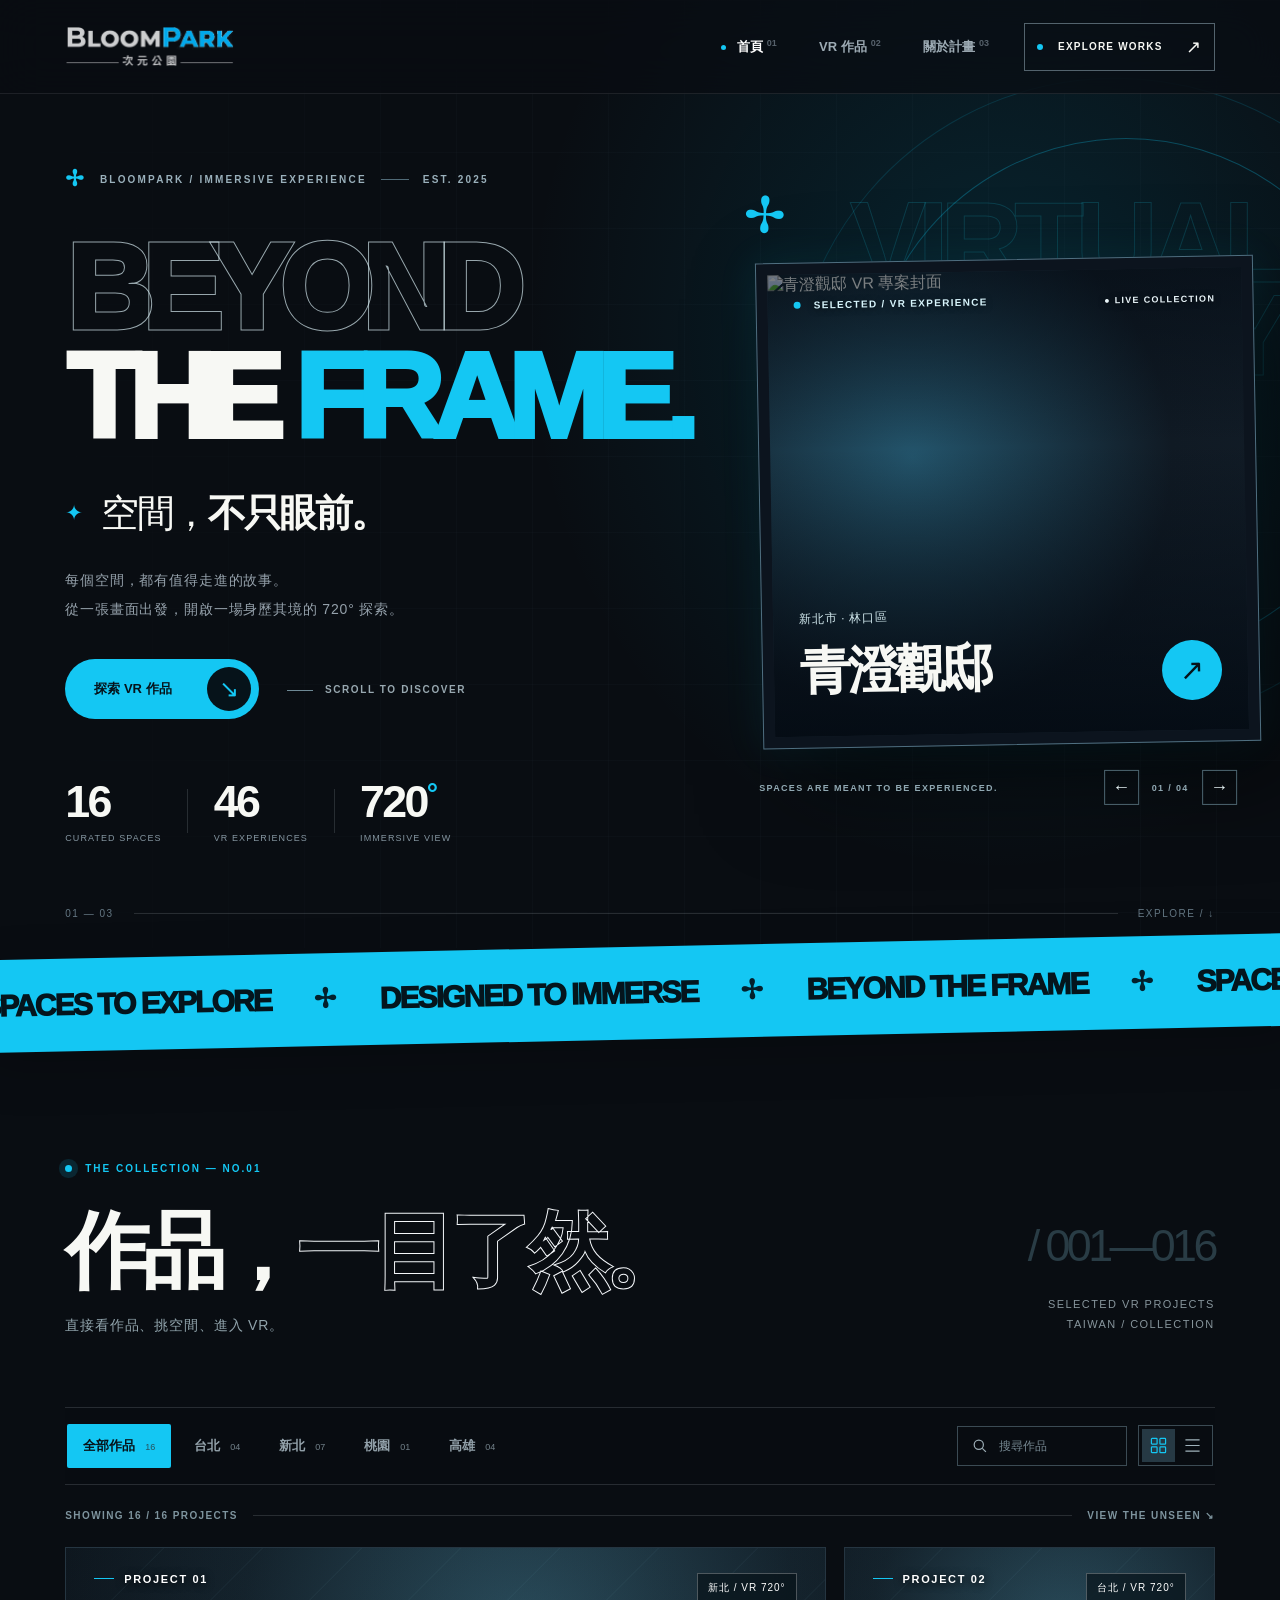
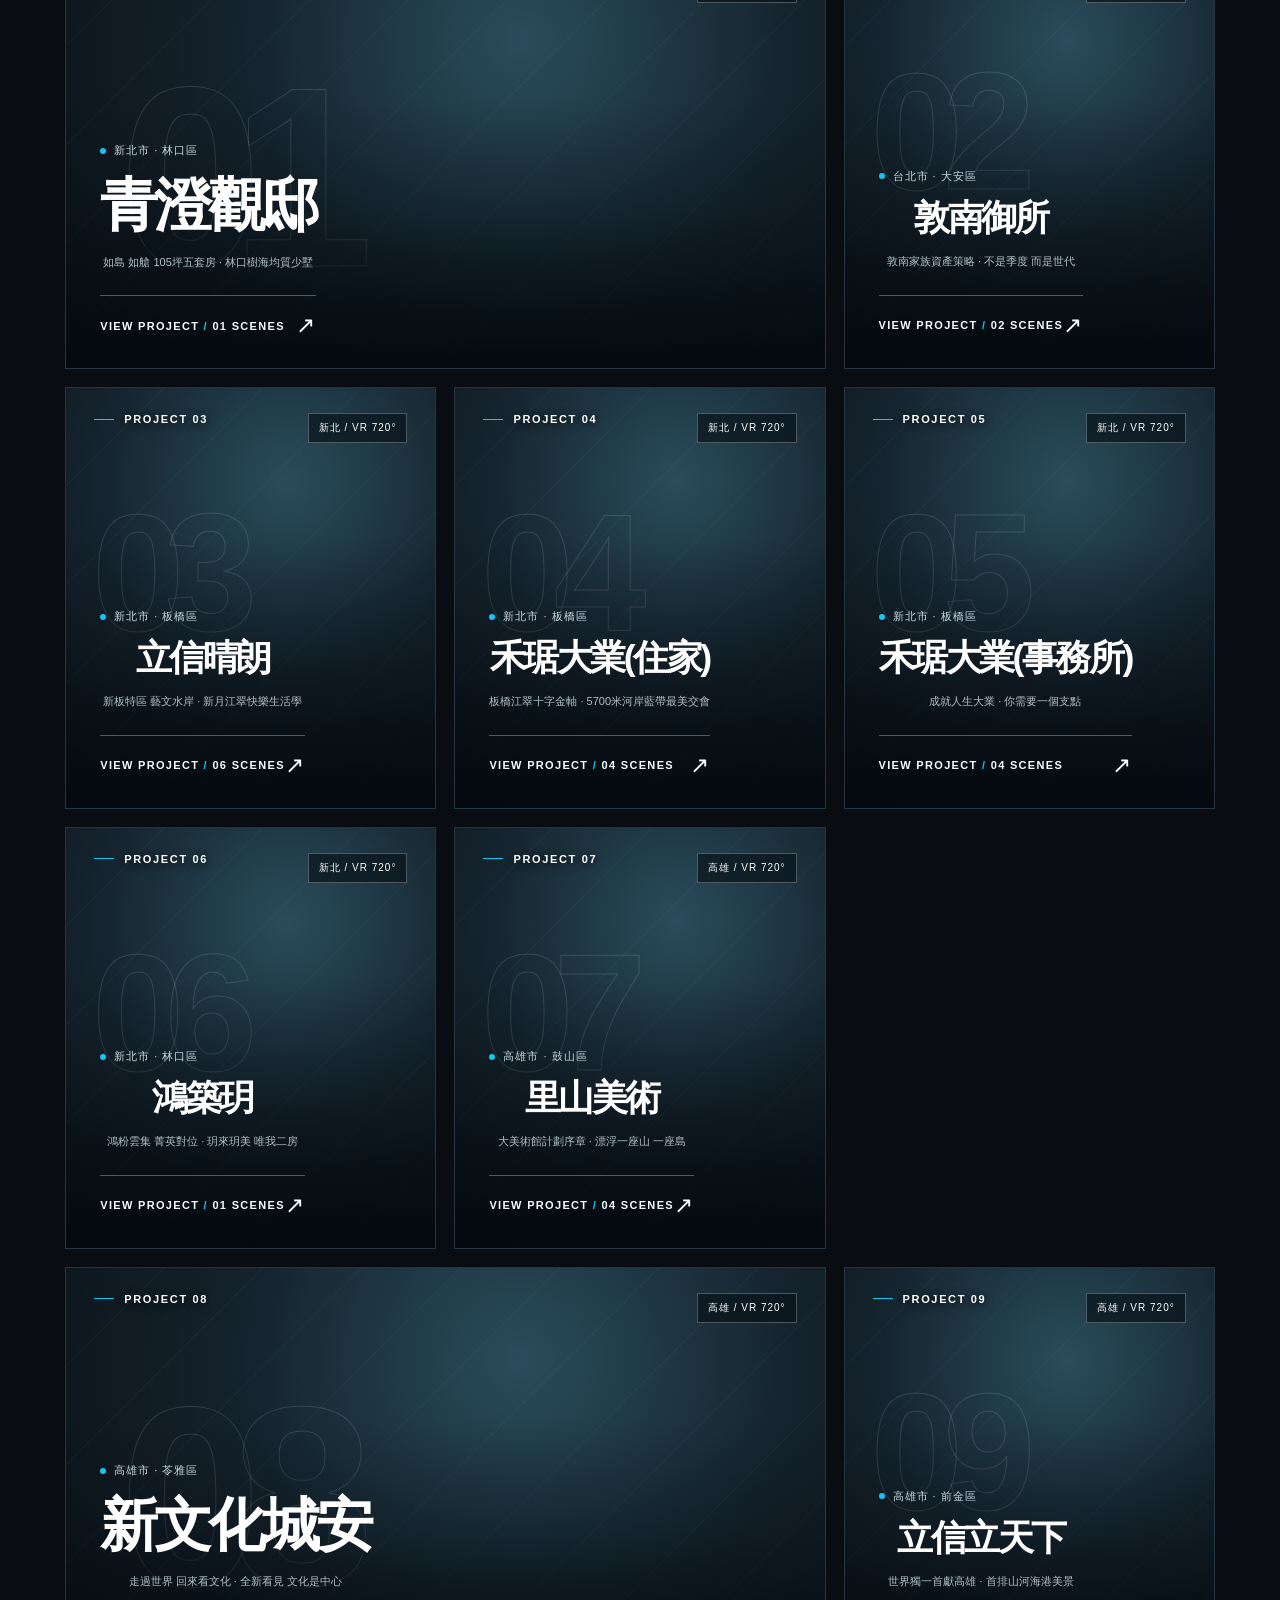
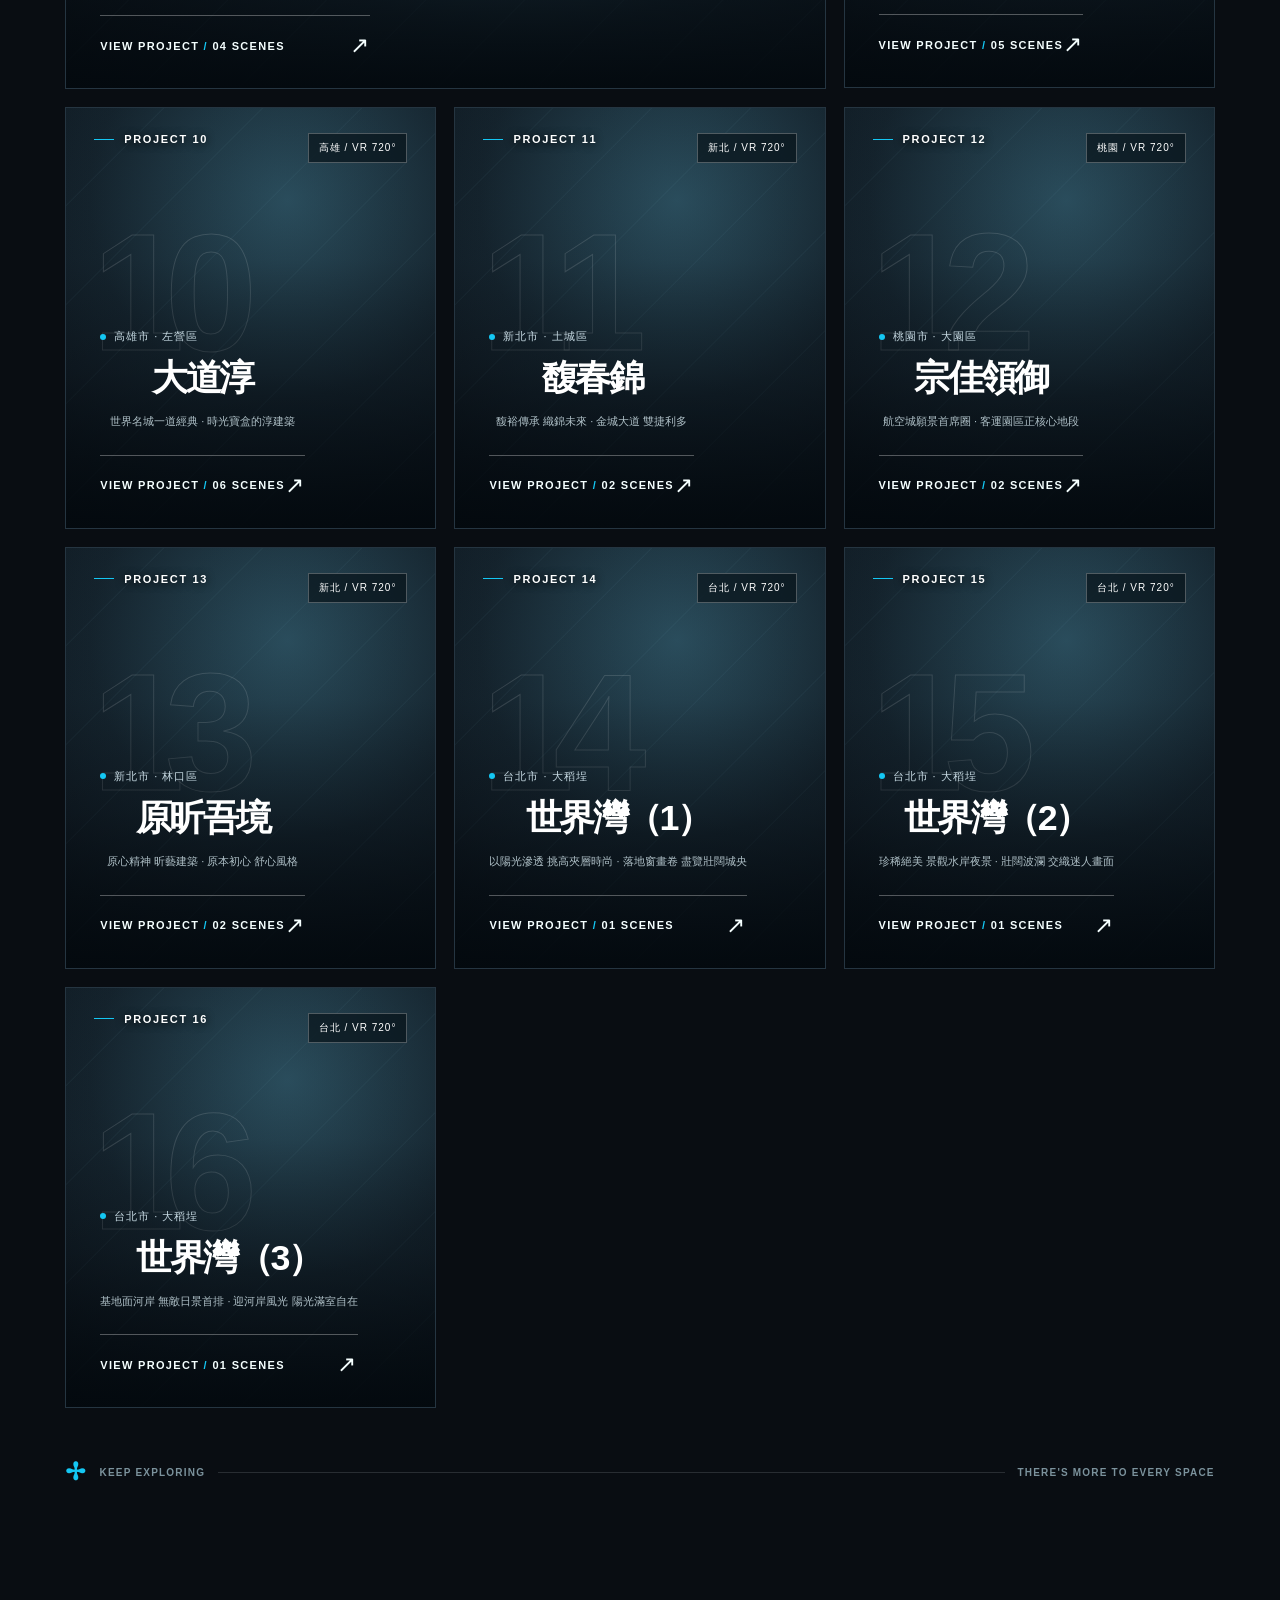
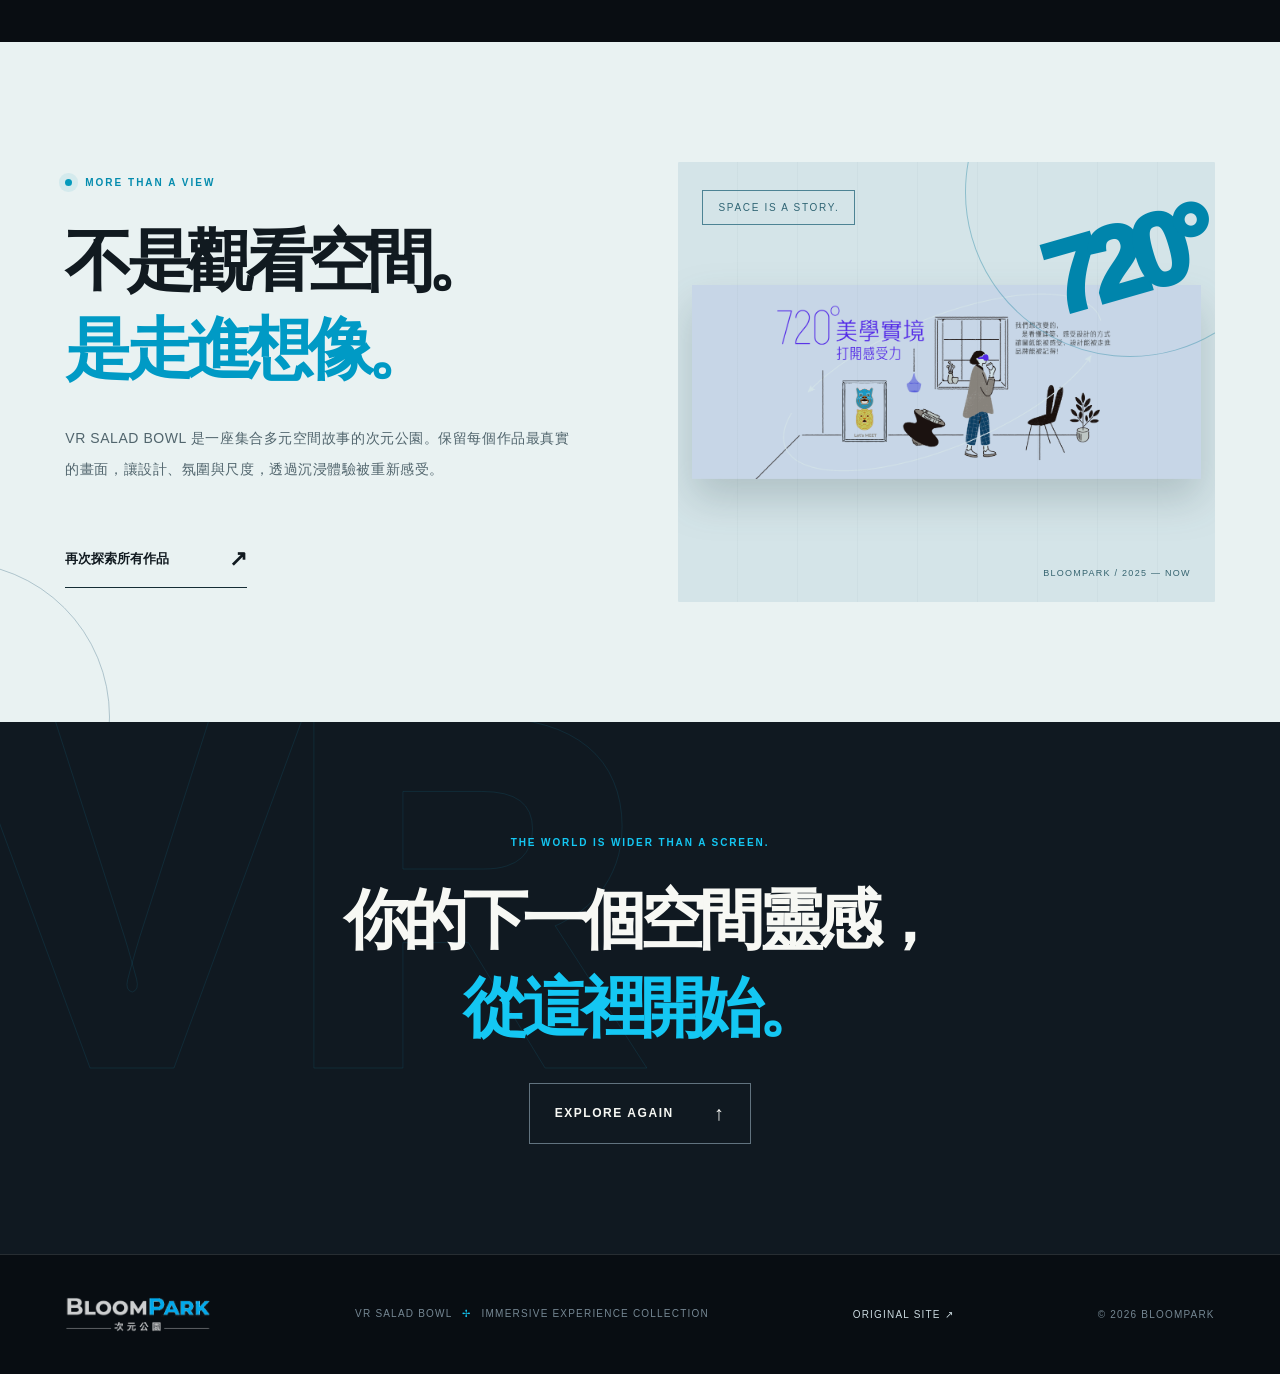
==== commit 34224da1: "Add files via upload" ====
--- a/bloompark/index.html
+++ b/bloompark/index.html
@@ -36,9 +36,9 @@
         <div class="hero-grid" aria-hidden="true"></div>
         <div class="hero-glow" aria-hidden="true"></div>
         <div class="hero-copy">
-          <div class="eyebrow"><span class="starburst">✳</span> BLOOMPARK / IMMERSIVE EXPERIENCE <span class="eyebrow-line"></span> EST. 2025</div>
+          <div class="eyebrow"><span class="deco-symbol starburst" aria-hidden="true">✢</span> BLOOMPARK / IMMERSIVE EXPERIENCE <span class="eyebrow-line"></span> EST. 2025</div>
           <h1 id="hero-title"><span class="hero-outline">BEYOND</span><span>THE <em>FRAME.</em></span></h1>
-          <div class="hero-twline"><span class="hero-mark">✦</span><p>空間，<strong>不只眼前。</strong></p></div>
+          <div class="hero-twline"><span class="deco-symbol hero-mark" aria-hidden="true">✦</span><p>空間，<strong>不只眼前。</strong></p></div>
           <p class="hero-description">每個空間，都有值得走進的故事。<br>從一張畫面出發，開啟一場身歷其境的 720° 探索。</p>
           <div class="hero-actions">
             <a href="#work" class="pill-button pill-button-accent">探索 VR 作品 <span class="button-round" aria-hidden="true">↘</span></a>
@@ -55,16 +55,16 @@
             <div class="hero-feature-bottom"><div><span id="hero-feature-region">新北市 · 林口區</span><h2 id="hero-feature-title">青澄觀邸</h2></div><a id="hero-feature-link" href="#work" class="hero-feature-enter" aria-label="開啟精選專案" title="開啟精選專案">↗</a></div>
           </div>
           <div class="hero-stage-bottom"><span>SPACES ARE MEANT TO BE EXPERIENCED.</span><div class="hero-switch"><button type="button" id="feature-prev" aria-label="上一個精選專案">←</button><span id="feature-index">01 / 04</span><button type="button" id="feature-next" aria-label="下一個精選專案">→</button></div></div>
-          <div class="floating-asterisk" aria-hidden="true">✳</div>
+          <div class="floating-asterisk deco-symbol" aria-hidden="true">✢</div>
         </div>
         <div class="hero-scroll-edge"><span>01 — 03</span><div></div><span>EXPLORE / ↓</span></div>
       </section>
 
-      <div class="ticker" aria-hidden="true"><div class="ticker-track"><span>SPACES TO EXPLORE</span><b>✳</b><span>DESIGNED TO IMMERSE</span><b>✳</b><span>BEYOND THE FRAME</span><b>✳</b><span>SPACES TO EXPLORE</span><b>✳</b><span>DESIGNED TO IMMERSE</span><b>✳</b><span>BEYOND THE FRAME</span><b>✳</b></div></div>
+      <div class="ticker" aria-hidden="true"><div class="ticker-track"><span>SPACES TO EXPLORE</span><b class="deco-symbol">✢</b><span>DESIGNED TO IMMERSE</span><b class="deco-symbol">✢</b><span>BEYOND THE FRAME</span><b class="deco-symbol">✢</b><span>SPACES TO EXPLORE</span><b class="deco-symbol">✢</b><span>DESIGNED TO IMMERSE</span><b class="deco-symbol">✢</b><span>BEYOND THE FRAME</span><b class="deco-symbol">✢</b></div></div>
 
       <section class="work-section" id="work" aria-labelledby="work-title">
         <div class="work-head reveal">
-          <div><div class="section-kicker"><span class="section-dot"></span> THE COLLECTION — NO.01</div><h2 id="work-title">作品，<span>自己說話。</span></h2><p>讓畫面成為主角。選擇一個空間，直接走進作品裡。</p></div>
+          <div><div class="section-kicker"><span class="section-dot"></span> THE COLLECTION — NO.01</div><h2 id="work-title">作品，<span>一目了然。</span></h2><p>直接看作品、挑空間、進入 VR。</p></div>
           <div class="work-head-side"><span class="index-number">/ 001—016</span><span>SELECTED VR PROJECTS<br>TAIWAN / COLLECTION</span></div>
         </div>
         <div class="filter-bar" id="filter-bar">
@@ -83,7 +83,7 @@
         <div class="results-line" aria-live="polite"><span id="result-count">SHOWING 16 PROJECTS</span><span class="results-line-deco"></span><span>VIEW THE UNSEEN ↘</span></div>
         <div id="projects" class="project-grid" aria-live="polite"></div>
         <div id="no-results" class="no-results" hidden><span>NO MATCH FOUND</span><h3>沒有找到符合的作品。</h3><button type="button" id="clear-filters">清除篩選 ↗</button></div>
-        <p class="after-gallery"><span>✳</span> KEEP EXPLORING <span class="after-line"></span> THERE'S MORE TO EVERY SPACE</p>
+        <p class="after-gallery"><span class="deco-symbol" aria-hidden="true">✢</span> KEEP EXPLORING <span class="after-line"></span> THERE'S MORE TO EVERY SPACE</p>
       </section>
 
       <section class="manifesto" id="about" aria-labelledby="about-title">
@@ -92,7 +92,7 @@
       </section>
       <section class="outro"><div class="outro-inner"><span class="outro-kicker">THE WORLD IS WIDER THAN A SCREEN.</span><p>你的下一個空間靈感，<br><strong>從這裡開始。</strong></p><a href="#work" aria-label="回到作品展示">EXPLORE AGAIN <span>↑</span></a></div></section>
     </main>
-    <footer class="footer"><a href="#top" class="footer-logo"><img src="assets/logo-light.png" alt="BLOOMPARK 次元公園"></a><div>VR SALAD BOWL <span class="footer-cross">✳</span> IMMERSIVE EXPERIENCE COLLECTION</div><a href="https://booooand.com/" target="_blank" rel="noopener noreferrer">ORIGINAL SITE ↗</a><span>© <span id="year">2026</span> BLOOMPARK</span></footer>
+    <footer class="footer"><a href="#top" class="footer-logo"><img src="assets/logo-light.png" alt="BLOOMPARK 次元公園"></a><div>VR SALAD BOWL <span class="footer-cross deco-symbol" aria-hidden="true">✢</span> IMMERSIVE EXPERIENCE COLLECTION</div><a href="https://booooand.com/" target="_blank" rel="noopener noreferrer">ORIGINAL SITE ↗</a><span>© <span id="year">2026</span> BLOOMPARK</span></footer>
   </div>
 
   <div class="modal" id="project-modal" hidden aria-hidden="true">
--- a/bloompark/style.css
+++ b/bloompark/style.css
@@ -16,13 +16,13 @@
 .nav{display:flex;align-items:center;gap:clamp(20px,3.3vw,60px);height:100%;margin-left:auto}.nav-link{font-size:13px;font-weight:700;color:#9dabb4;transition:color .2s;white-space:nowrap;display:flex;align-items:flex-start;gap:4px}.nav-link span{font-size:9px;color:#56616b}.nav-link:hover,.nav-link.is-current{color:#fff}.nav-link.is-current:before{content:"";width:5px;height:5px;background:var(--cyan);border-radius:50%;position:relative;top:7px;margin-right:7px}
 .header-cta{display:flex;align-items:center;gap:15px;border:1px solid #53636d;padding:14px 18px;font-size:10px;font-weight:800;letter-spacing:.12em;white-space:nowrap;transition:background .25s,color .25s,border-color .25s}.header-cta:hover{background:var(--cyan);border-color:var(--cyan);color:#03151c}.header-cta-dot{height:6px;width:6px;background:var(--cyan);border-radius:50%}.header-cta:hover .header-cta-dot{background:var(--bg)}.header-cta>span:last-child{font-size:18px;font-weight:400;margin-left:8px}
 .menu-toggle{display:none;width:45px;height:45px;background:transparent;border:1px solid var(--line);align-items:center;justify-content:center;flex-direction:column;gap:6px}.menu-toggle span{width:21px;height:2px;background:#fff;transition:transform .2s}.menu-toggle[aria-expanded=true] span:first-child{transform:translateY(4px) rotate(45deg)}.menu-toggle[aria-expanded=true] span:last-child{transform:translateY(-4px) rotate(-45deg)}
-.hero{min-height:min(940px,100svh);position:relative;padding:clamp(145px,13vw,190px) var(--margin) 105px;display:grid;grid-template-columns:minmax(0,1.07fr) minmax(0,.93fr);gap:2vw;align-items:center;isolation:isolate;overflow:hidden}.hero-grid{position:absolute;inset:0;z-index:-3;opacity:.42;background-image:linear-gradient(to right,rgba(150,200,230,.055) 1px,transparent 1px),linear-gradient(to bottom,rgba(150,200,230,.055) 1px,transparent 1px);background-size:76px 76px;mask-image:linear-gradient(to right,transparent,#000 35%,#000)}.hero-glow{position:absolute;right:-20%;top:-30%;width:84%;height:130%;background:radial-gradient(ellipse at center,rgba(0,163,205,.16),transparent 62%);z-index:-2;pointer-events:none}.hero-copy{position:relative;z-index:4}.eyebrow{color:#9ab0bb;display:flex;align-items:center;gap:14px;font-size:10px;letter-spacing:.22em;white-space:nowrap;font-weight:800}.starburst{font-size:22px;color:var(--cyan)}.eyebrow-line{width:28px;height:1px;background:#506a77}
+.hero{min-height:min(940px,100svh);position:relative;padding:clamp(145px,13vw,190px) var(--margin) 105px;display:grid;grid-template-columns:minmax(0,1.07fr) minmax(0,.93fr);gap:2vw;align-items:center;isolation:isolate;overflow:hidden}.hero-grid{position:absolute;inset:0;z-index:-3;opacity:.42;background-image:linear-gradient(to right,rgba(150,200,230,.055) 1px,transparent 1px),linear-gradient(to bottom,rgba(150,200,230,.055) 1px,transparent 1px);background-size:76px 76px;mask-image:linear-gradient(to right,transparent,#000 35%,#000)}.hero-glow{position:absolute;right:-20%;top:-30%;width:84%;height:130%;background:radial-gradient(ellipse at center,rgba(0,163,205,.16),transparent 62%);z-index:-2;pointer-events:none}.hero-copy{position:relative;z-index:4}.eyebrow{color:#9ab0bb;display:flex;align-items:center;gap:14px;font-size:10px;letter-spacing:.22em;white-space:nowrap;font-weight:800}.deco-symbol{display:inline-flex;align-items:center;justify-content:center;font-family:"Arial Unicode MS",Arial,sans-serif;font-variant-emoji:text;-webkit-font-smoothing:antialiased;text-rendering:geometricPrecision}.starburst{font-size:22px;color:var(--cyan)}.eyebrow-line{width:28px;height:1px;background:#506a77}
 .hero h1{font-family:Arial Black,Arial,sans-serif;font-weight:950;letter-spacing:-.095em;font-stretch:condensed;font-size:clamp(80px,10vw,183px);line-height:.9;margin:42px 0 37px;white-space:nowrap;position:relative}.hero h1 span{display:block}.hero h1 .hero-outline{color:transparent;-webkit-text-stroke:1px rgba(228,249,255,.65)}.hero h1 span:nth-child(2){letter-spacing:-.095em}.hero h1 em{color:var(--cyan);font-style:normal}.hero-twline{display:flex;align-items:center;gap:18px;margin:0 0 27px}.hero-twline p{font-size:clamp(25px,3vw,49px);font-weight:500;margin:0;letter-spacing:-.06em}.hero-twline strong{font-weight:900}.hero-mark{font-size:21px;color:var(--cyan)}.hero-description{color:var(--muted);line-height:2.05;font-size:14px;letter-spacing:.06em;margin:0 0 36px}
 .hero-actions{display:flex;align-items:center;gap:28px}.pill-button{display:inline-flex;align-items:center;gap:35px;font-size:13px;font-weight:800;padding:8px 8px 8px 29px;border-radius:80px;transition:transform .3s var(--ease),box-shadow .3s}.pill-button:hover{transform:translateY(-5px);box-shadow:0 12px 50px #06aad845}.pill-button-accent{background:var(--cyan);color:#06131a}.button-round{width:44px;height:44px;border-radius:50%;display:grid;place-items:center;background:#06131a;color:var(--cyan);font-size:24px;font-weight:400}.hero-side-note{color:#98a8b0;font-size:10px;letter-spacing:.16em;font-weight:800;white-space:nowrap}.mini-dash{display:inline-block;width:26px;height:1px;background:#6e8995;vertical-align:middle;margin-right:8px}
 .hero-stats{display:flex;align-items:center;gap:clamp(13px,2vw,38px);margin-top:80px}.hero-stats div{display:flex;flex-direction:column;gap:9px}.hero-stats strong{font-size:clamp(29px,3.5vw,56px);letter-spacing:-.06em;line-height:1;font-weight:850}.hero-stats span:not(.degree){font-size:9px;letter-spacing:.12em;color:#8596a1;white-space:nowrap}.stat-line{width:1px;background:var(--line);height:44px;display:block}.degree{color:var(--cyan);font-size:.63em;vertical-align:top}
-.hero-stage{min-width:0;position:relative;z-index:2;padding:65px 25px 10px 35px;transform:rotate(2deg)}.hero-feature-wrap{height:clamp(350px,38vw,590px);position:relative;border:1px solid #4f6f80;background:#0c141e;padding:11px;box-shadow:30px 36px 90px #0008,-1px -1px 40px #00d9ff16;transform:rotate(-3deg);transition:transform .4s var(--ease)}.hero-feature-wrap:hover{transform:rotate(-1deg) translateY(-7px)}.hero-feature-media{position:absolute;inset:11px;overflow:hidden;background:radial-gradient(circle at 30% 40%,#23546b,#101a24 60%,#121d28)}.hero-feature-media:after{content:"";position:absolute;inset:0;background:linear-gradient(180deg,rgba(3,10,18,.55),transparent 38%,rgba(3,10,18,.85))}.hero-feature-media img{height:100%;width:100%;object-fit:cover;filter:contrast(1.04);transition:opacity .35s,transform 1.3s var(--ease)}.hero-feature-wrap:hover img{transform:scale(1.06)}.hero-feature-top,.hero-feature-bottom{position:absolute;z-index:2;left:37px;right:37px;display:flex;justify-content:space-between;align-items:center}.hero-feature-top{top:36px;font-size:10px;font-weight:800;letter-spacing:.13em;color:#d8f5fc;text-shadow:0 1px 6px #0008}.hero-feature-top i{background:var(--cyan);display:inline-block;height:7px;width:7px;border-radius:50%;margin-right:9px}.hero-live{color:#eaf6fa;font-size:9px}.hero-feature-bottom{bottom:41px;align-items:end}.hero-feature-bottom span{color:#d0e7ec;font-size:12px;letter-spacing:.06em}.hero-feature-bottom h2{font-size:clamp(32px,4vw,64px);margin:10px 0 0;letter-spacing:-.07em}.hero-feature-enter{width:60px;height:60px;border-radius:50%;background:var(--cyan);color:#05131a;display:grid;place-items:center;font-size:29px;transition:transform .3s}.hero-feature-enter:hover{transform:rotate(45deg)}.hero-ghost{position:absolute;right:-.09em;top:0;font-size:clamp(75px,9vw,155px);font-family:Arial Black,Arial,sans-serif;letter-spacing:-.08em;font-weight:900;color:transparent;-webkit-text-stroke:1px rgba(34,221,255,.16);line-height:.81;z-index:-1;text-align:right;transform:rotate(-2deg)}
+.hero-stage{min-width:0;position:relative;z-index:2;padding:65px 25px 10px 35px;transform:rotate(2deg)}.hero-feature-wrap{height:clamp(350px,38vw,590px);position:relative;border:1px solid #4f6f80;background:#0c141e;padding:11px;box-shadow:30px 36px 90px #0008,-1px -1px 40px #00d9ff16;transform:rotate(-3deg);transition:transform .4s var(--ease)}.hero-feature-wrap:hover{transform:rotate(-1deg) translateY(-7px)}.hero-feature-media{position:absolute;inset:11px;overflow:hidden;background:radial-gradient(circle at 30% 40%,#23546b,#101a24 60%,#121d28)}.hero-feature-media:after{content:"";position:absolute;inset:0;background:linear-gradient(180deg,rgba(3,10,18,.55),transparent 38%,rgba(3,10,18,.85))}.hero-feature-media img{height:100%;width:100%;object-fit:cover;filter:contrast(1.04);transition:opacity .55s var(--ease),transform 1.3s var(--ease)}.hero-feature-wrap.is-transitioning .hero-feature-media img{opacity:.22;transform:scale(1.02)}.hero-feature-wrap.is-ready .hero-feature-media img{opacity:1}.hero-feature-wrap:hover img{transform:scale(1.06)}.hero-feature-top,.hero-feature-bottom{position:absolute;z-index:2;left:37px;right:37px;display:flex;justify-content:space-between;align-items:center}.hero-feature-top{top:36px;font-size:10px;font-weight:800;letter-spacing:.13em;color:#d8f5fc;text-shadow:0 1px 6px #0008}.hero-feature-top i{background:var(--cyan);display:inline-block;height:7px;width:7px;border-radius:50%;margin-right:9px}.hero-live{color:#eaf6fa;font-size:9px}.hero-feature-bottom{bottom:41px;align-items:end}.hero-feature-bottom span{color:#d0e7ec;font-size:12px;letter-spacing:.06em}.hero-feature-bottom h2{font-size:clamp(32px,4vw,64px);margin:10px 0 0;letter-spacing:-.07em}.hero-feature-enter{width:60px;height:60px;border-radius:50%;background:var(--cyan);color:#05131a;display:grid;place-items:center;font-size:29px;transition:transform .3s}.hero-feature-enter:hover{transform:rotate(45deg)}.hero-ghost{position:absolute;right:-.09em;top:0;font-size:clamp(75px,9vw,155px);font-family:Arial Black,Arial,sans-serif;letter-spacing:-.08em;font-weight:900;color:transparent;-webkit-text-stroke:1px rgba(34,221,255,.16);line-height:.81;z-index:-1;text-align:right;transform:rotate(-2deg)}
 .orbit{pointer-events:none;position:absolute;border:1px solid rgba(17,203,247,.28);border-radius:50%;z-index:-1;transform:rotate(-30deg)}.orbit-a{height:520px;width:520px;right:-115px;top:-60px}.orbit-b{height:650px;width:650px;right:-170px;top:-120px;opacity:.5}.hero-stage-bottom{display:flex;align-items:center;justify-content:space-between;gap:10px;margin:25px 10px 0;transform:rotate(-2deg);color:#91a9b3;font-size:9px;letter-spacing:.15em;font-weight:750}.hero-switch{display:flex;align-items:center;gap:13px;white-space:nowrap}.hero-switch button{width:35px;height:35px;border:1px solid #4d6570;background:transparent;color:#e7f4f5;font-size:18px;transition:background .2s}.hero-switch button:hover{background:var(--cyan);color:#071117}.floating-asterisk{position:absolute;top:1px;left:-10px;color:var(--cyan);font-size:50px;animation:slowspin 14s linear infinite}.hero-scroll-edge{position:absolute;bottom:29px;left:var(--margin);right:var(--margin);display:flex;align-items:center;gap:20px;color:#647783;font-size:10px;letter-spacing:.15em}.hero-scroll-edge>div{flex:1;height:1px;background:var(--line)}
-.ticker{height:90px;background:var(--cyan);color:#04151d;overflow:hidden;display:flex;align-items:center;transform:rotate(-1.2deg) scale(1.03);position:relative;z-index:3;box-shadow:0 14px 50px #0003}.ticker-track{display:flex;align-items:center;gap:42px;white-space:nowrap;min-width:max-content;animation:marquee 32s linear infinite}.ticker span{font-family:Arial Black,Arial,sans-serif;font-size:clamp(19px,2.3vw,39px);font-weight:950;letter-spacing:-.07em}.ticker b{font-size:30px;font-weight:400}
+.ticker{height:90px;background:var(--cyan);color:#04151d;overflow:hidden;display:flex;align-items:center;transform:rotate(-1.2deg) scale(1.03);position:relative;z-index:3;box-shadow:0 14px 50px #0003}.ticker-track{display:flex;align-items:center;gap:42px;white-space:nowrap;min-width:max-content;animation:marquee 32s linear infinite}.ticker span{font-family:Arial Black,Arial,sans-serif;font-size:clamp(19px,2.3vw,39px);font-weight:950;letter-spacing:-.07em}.ticker b{font-size:26px;font-weight:700;line-height:1;color:#03202c;transform:translateY(-1px)}
 .work-section{max-width:1900px;margin:auto;padding:145px var(--margin) 155px}.work-head{display:flex;justify-content:space-between;align-items:end;gap:20px;padding-bottom:72px}.section-kicker{font-size:10px;letter-spacing:.2em;font-weight:800;color:var(--cyan);display:flex;align-items:center;gap:13px}.section-dot{width:7px;height:7px;border-radius:50%;background:var(--cyan);display:inline-block;box-shadow:0 0 0 6px #14c7f322}.work-head h2{font-size:clamp(49px,6.6vw,105px);line-height:1.12;letter-spacing:-.084em;margin:30px 0 18px;font-weight:900}.work-head h2 span{color:transparent;-webkit-text-stroke:1px #f4f7fa}.work-head p{font-size:14px;letter-spacing:.06em;color:#91a4ac;margin:0}.work-head-side{text-align:right;display:flex;flex-direction:column;gap:10px;color:#87959c;font-size:11px;line-height:1.8;letter-spacing:.13em}.index-number{font-family:Arial Black,Arial,sans-serif;font-size:clamp(30px,3.5vw,57px);letter-spacing:-.08em;color:#293c45}
 .filter-bar{z-index:50;position:sticky;top:76px;display:flex;justify-content:space-between;align-items:center;gap:15px;padding:16px 2px;background:rgba(9,13,18,.93);backdrop-filter:blur(22px);border-top:1px solid var(--line);border-bottom:1px solid var(--line)}.filter-tabs{display:flex;gap:7px;overflow-x:auto;scrollbar-width:none}.filter-tabs::-webkit-scrollbar{display:none}.filter{border:1px solid transparent;background:transparent;color:#92a1aa;display:inline-flex;gap:10px;align-items:baseline;padding:12px 15px;border-radius:2px;white-space:nowrap;font-size:13px;font-weight:750;transition:background .25s,color .25s}.filter sup{font-size:9px;font-weight:500;color:#72818a}.filter:hover{color:white}.filter.active{background:var(--cyan);color:#071117}.filter.active sup{color:#28505c}.view-options{display:flex;align-items:center;gap:11px}.search{border:1px solid #3b4b54;display:flex;gap:9px;align-items:center;width:170px;padding:0 13px;height:40px;transition:border-color .2s}.search:focus-within{border-color:var(--cyan)}.search svg{width:17px;flex:none;color:#9daeb7}.search input{background:transparent;border:0;color:white;outline:none!important;width:100%;font-size:12px;min-width:0}.search input::placeholder{color:#758791}.search input::-webkit-search-cancel-button{cursor:pointer;filter:grayscale(1) invert(1)}.view-toggle{display:flex;border:1px solid #3b4b54;padding:3px;gap:1px}.view-toggle button{width:33px;height:33px;border:0;background:transparent;display:grid;place-items:center}.view-toggle button.selected{background:#263944}.view-toggle svg{height:17px;width:17px;stroke:#9fb2bb;stroke-width:1.7;fill:none}.view-toggle .selected svg{stroke:var(--cyan)}
 .results-line{display:flex;gap:15px;align-items:center;justify-content:space-between;margin:25px 0 26px;font-size:10px;color:#7e949e;letter-spacing:.14em;font-weight:800}.results-line-deco{height:1px;background:var(--line);flex:1}
@@ -37,9 +37,11 @@
 @keyframes marquee{to{transform:translateX(-50%)}}@keyframes slowspin{to{transform:rotate(360deg)}}
 @media(max-width:1320px){.hero h1{font-size:clamp(71px,9.4vw,130px)}.hero-stage{padding-left:15px;padding-right:10px}.hero-stats{margin-top:60px}.work-section{padding-top:125px}.header-cta{padding:12px}.brand{width:170px}}
 @media(max-width:1000px){.header{height:80px}.header.scrolled{height:70px}.header-cta{display:none}.menu-toggle{display:flex}.nav{position:fixed;top:80px;right:0;left:0;height:auto;background:#0d151bef;padding:15px var(--margin) 25px;transform:translateY(-20px);opacity:0;visibility:hidden;display:flex;align-items:flex-start;flex-direction:column;gap:0;border-bottom:1px solid var(--line);backdrop-filter:blur(20px);transition:opacity .2s,transform .2s,visibility .2s}.header.scrolled .nav{top:70px}.nav.open{opacity:1;transform:translateY(0);visibility:visible}.nav-link{padding:18px 0;font-size:17px}.hero{padding-top:145px;grid-template-columns:1fr;gap:42px}.hero h1{font-size:clamp(85px,16vw,160px)}.hero-stage{width:min(650px,90%);justify-self:center}.hero-feature-wrap{height:clamp(370px,58vw,570px)}.hero-stats{margin-top:55px}.work-head{padding-bottom:38px}.filter-bar{top:70px;flex-wrap:wrap}.filter-tabs{width:100%}.view-options{margin-left:auto}.project-card{grid-column:span 6;aspect-ratio:1.05}.project-card.featured{grid-column:span 12;aspect-ratio:1.7}.project-info h3{font-size:36px}.hero-scroll-edge{display:none}.manifesto{padding-top:95px;padding-bottom:95px;gap:25px;min-height:610px}.manifesto-visual{min-height:360px}.footer{flex-wrap:wrap}}
-@media(max-width:660px){:root{--margin:22px}.header{height:73px}.header.scrolled{height:66px}.header .nav{top:73px}.header.scrolled .nav{top:66px}.brand{width:148px}.hero{padding-top:137px;padding-bottom:82px;gap:34px;min-height:auto}.eyebrow{font-size:8px;letter-spacing:.11em;gap:8px}.eyebrow-line{width:12px}.starburst{font-size:18px}.hero h1{font-size:clamp(60px,14.5vw,95px);line-height:.96;margin:34px 0 28px}.hero-twline{gap:9px;margin-bottom:16px}.hero-twline p{font-size:28px}.hero-description{font-size:12px;line-height:1.95}.hero-actions{gap:13px;flex-wrap:wrap}.hero-side-note{font-size:9px}.pill-button{padding-left:19px;font-size:12px;gap:20px}.button-round{height:40px;width:40px}.hero-stats{gap:13px;margin-top:43px}.hero-stats strong{font-size:32px}.hero-stats span:not(.degree){font-size:7px;letter-spacing:0}.stat-line{height:35px}.hero-stage{width:100%;padding:20px 7px 10px 14px;transform:rotate(1deg)}.hero-feature-wrap{height:390px;padding:8px}.hero-feature-media{inset:8px}.hero-feature-top,.hero-feature-bottom{left:24px;right:24px}.hero-feature-top{top:24px;font-size:8px}.hero-live{display:none}.hero-feature-bottom{bottom:24px}.hero-feature-bottom h2{font-size:37px}.hero-feature-enter{height:46px;width:46px;font-size:23px}.hero-ghost{font-size:90px}.floating-asterisk{font-size:33px}.hero-stage-bottom{font-size:8px;gap:5px}.hero-stage-bottom>span{max-width:170px;line-height:1.5}.ticker{height:64px}.ticker-track{gap:22px}.ticker span{font-size:22px}.ticker b{font-size:22px}.work-section{padding-top:108px;padding-bottom:100px}.work-head{align-items:start;flex-direction:column;padding-bottom:26px}.work-head h2{font-size:clamp(42px,10vw,63px);margin:24px 0 14px}.work-head p{font-size:12px}.work-head-side{display:none}.filter-bar{top:65px;gap:7px;padding:10px 0}.filter-tabs{gap:2px}.filter{font-size:12px;padding:10px 11px;gap:5px}.search{width:160px;height:37px}.view-toggle button{height:30px;width:30px}.results-line{margin:21px 0;font-size:8px}.project-grid{grid-template-columns:1fr;gap:15px}.project-card,.project-card.featured{grid-column:span 1;aspect-ratio:1.02}.project-card.featured .project-info h3,.project-info h3{font-size:37px}.project-info{padding:22px}.project-card-head{left:22px;right:22px;top:20px}.project-subtitle{font-size:10px;margin-bottom:20px}.project-card.featured .project-bg-number{font-size:150px}.list-mode .project-card,.list-mode .project-card.featured{grid-template-columns:120px minmax(0,1fr);min-height:124px}.list-mode .project-cover{min-height:124px}.list-mode .project-info{padding:12px 7px 12px 17px;gap:7px}.list-mode .project-info h3,.list-mode .project-card.featured .project-info h3{font-size:23px}.list-mode .project-subtitle{display:none}.list-mode .project-location{font-size:10px}.list-mode .project-bottom{grid-row:1/3}.list-mode .project-bottom span:nth-child(2){font-size:20px}.list-mode .project-number{font-size:8px}.list-mode .project-card-head{left:7px;top:9px}.list-mode .project-bg-number{font-size:54px}.after-gallery{font-size:8px}.manifesto{display:block;padding-top:85px;padding-bottom:85px}.manifesto h2{font-size:43px}.manifesto p{font-size:12px}.manifesto-right{margin-top:55px}.manifesto-visual{min-height:300px}.manifesto-circle{width:240px;height:240px;right:-65px;top:-105px}.manifesto-circle span{font-size:65px;transform:translate(-25px,40px)}.outro{padding:88px var(--margin)}.outro p{font-size:40px}.footer{padding-top:35px;padding-bottom:35px;gap:18px}.footer>div{order:4;flex-basis:100%}.footer-logo{width:145px}.footer span{font-size:9px}.modal{padding:0;align-items:stretch}.modal-panel{max-height:100dvh;height:100dvh;max-width:100%;grid-template-columns:1fr;grid-template-rows:auto auto auto;overflow-y:auto}.modal-photo{grid-column:1;grid-row:1;min-height:260px;height:32dvh}.modal-body{grid-column:1;grid-row:2;padding:32px 25px}.modal-topline{font-size:8px;gap:8px}.modal-meta{margin-top:24px;font-size:9px}.modal h2{font-size:45px}.modal-pagination{grid-column:1;grid-row:3}.modal-pagination button{padding:18px 15px;font-size:10px}.modal-actions{gap:15px;margin-top:25px}.modal-close{right:14px;top:14px}}
-@media(max-width:385px){.hero h1{font-size:56px}.hero-side-note{display:none}.hero-twline p{font-size:25px}.hero-stage-bottom>span{font-size:7px}.project-card,.project-card.featured{aspect-ratio:.9}.work-head h2{font-size:40px}.filter{font-size:11px}.search{width:138px}}
+@media(max-width:660px){:root{--margin:22px}.header{height:73px}.header.scrolled{height:66px}.header .nav{top:73px}.header.scrolled .nav{top:66px}.brand{width:148px}.hero{padding-top:137px;padding-bottom:82px;gap:34px;min-height:auto}.eyebrow{font-size:8px;letter-spacing:.11em;gap:8px}.eyebrow-line{width:12px}.starburst{font-size:18px}.hero h1{font-size:clamp(60px,14.5vw,95px);line-height:.96;margin:28px 0 22px}.hero-twline{gap:9px;margin-bottom:12px}.hero-twline p{font-size:28px}.hero-description{font-size:12px;line-height:1.8;max-width:32ch}.hero-actions{gap:13px;flex-wrap:wrap}.hero-side-note{font-size:9px}.pill-button{padding-left:19px;font-size:12px;gap:20px}.button-round{height:40px;width:40px}.hero-stats{gap:13px;margin-top:32px}.hero-stats strong{font-size:32px}.hero-stats span:not(.degree){font-size:7px;letter-spacing:0}.stat-line{height:35px}.hero-stage{width:100%;padding:12px 4px 6px 10px;transform:none}.hero-feature-wrap,.hero-feature-wrap:hover{height:390px;padding:8px;transform:none}.hero-feature-media{inset:8px}.hero-feature-top,.hero-feature-bottom{left:24px;right:24px}.hero-feature-top{top:24px;font-size:8px}.hero-live{display:none}.hero-feature-bottom{bottom:24px}.hero-feature-bottom h2{font-size:34px;line-height:1.02}.hero-feature-bottom span{font-size:11px}.hero-feature-enter{height:46px;width:46px;font-size:23px}.hero-ghost{display:none}.floating-asterisk{font-size:30px;left:4px;top:8px}.hero-stage-bottom{font-size:8px;gap:5px;margin-top:16px;transform:none}.hero-stage-bottom>span{max-width:170px;line-height:1.5}.ticker{height:54px;margin-top:8px;transform:none}.ticker-track{gap:18px;animation-duration:24s}.ticker span{font-size:16px}.ticker b{font-size:18px}.work-section{padding-top:84px;padding-bottom:100px}.work-head{align-items:start;flex-direction:column;padding-bottom:22px}.work-head h2{font-size:clamp(38px,9vw,54px);margin:18px 0 12px;line-height:1.06}.work-head p{font-size:12px;line-height:1.7;max-width:26ch}.work-head-side{display:none}.filter-bar{top:65px;gap:7px;padding:10px 0}.filter-tabs{gap:2px}.filter{font-size:12px;padding:10px 11px;gap:5px}.search{width:160px;height:37px}.view-toggle button{height:30px;width:30px}.results-line{margin:18px 0;font-size:8px}.results-line>span:last-child{display:none}.project-grid{grid-template-columns:1fr;gap:15px}.project-card,.project-card.featured{grid-column:span 1;aspect-ratio:1.02}.project-card.featured .project-info h3,.project-info h3{font-size:37px}.project-info{padding:22px}.project-card-head{left:22px;right:22px;top:20px}.project-subtitle{font-size:10px;margin-bottom:20px}.project-card.featured .project-bg-number{font-size:150px}.list-mode .project-card,.list-mode .project-card.featured{grid-template-columns:120px minmax(0,1fr);min-height:124px}.list-mode .project-cover{min-height:124px}.list-mode .project-info{padding:12px 7px 12px 17px;gap:7px}.list-mode .project-info h3,.list-mode .project-card.featured .project-info h3{font-size:23px}.list-mode .project-subtitle{display:none}.list-mode .project-location{font-size:10px}.list-mode .project-bottom{grid-row:1/3}.list-mode .project-bottom span:nth-child(2){font-size:20px}.list-mode .project-number{font-size:8px}.list-mode .project-card-head{left:7px;top:9px}.list-mode .project-bg-number{font-size:54px}.after-gallery{font-size:8px}.manifesto{display:block;padding-top:85px;padding-bottom:85px}.manifesto h2{font-size:43px}.manifesto p{font-size:12px}.manifesto-right{margin-top:55px}.manifesto-visual{min-height:300px}.manifesto-circle{width:240px;height:240px;right:-65px;top:-105px}.manifesto-circle span{font-size:65px;transform:translate(-25px,40px)}.outro{padding:88px var(--margin)}.outro p{font-size:40px}.footer{padding-top:35px;padding-bottom:35px;gap:18px}.footer>div{order:4;flex-basis:100%}.footer-logo{width:145px}.footer span{font-size:9px}.modal{padding:0;align-items:stretch}.modal-panel{max-height:100dvh;height:100dvh;max-width:100%;grid-template-columns:1fr;grid-template-rows:auto auto auto;overflow-y:auto}.modal-photo{grid-column:1;grid-row:1;min-height:260px;height:32dvh}.modal-body{grid-column:1;grid-row:2;padding:32px 25px}.modal-topline{font-size:8px;gap:8px}.modal-meta{margin-top:24px;font-size:9px}.modal h2{font-size:45px}.modal-pagination{grid-column:1;grid-row:3}.modal-pagination button{padding:18px 15px;font-size:10px}.modal-actions{gap:15px;margin-top:25px}.modal-close{right:14px;top:14px}}
+@media(max-width:385px){.hero h1{font-size:56px}.hero-side-note{display:none}.hero-twline p{font-size:25px}.hero-stage-bottom>span{font-size:7px}.project-card,.project-card.featured{aspect-ratio:.9}.work-head h2{font-size:36px}.filter{font-size:11px}.search{width:138px}.ticker span{font-size:14px}.ticker b{font-size:16px}}
 @media(prefers-reduced-motion:reduce){*,*::before,*::after{scroll-behavior:auto!important;animation-duration:.01ms!important;animation-iteration-count:1!important;transition-duration:.01ms!important}.reveal{opacity:1;transform:none}}
 /* Edge handling: keep oversized editorial typography / ticker inside the viewport. */
 html,body{overflow-x:clip}
 @media(min-width:1001px){.hero-stage{transform:translateX(52px) rotate(2deg)}}
+
+@media(hover:none){.hero-feature-wrap:hover{transform:rotate(-3deg)}.hero-feature-wrap:hover img{transform:none}}
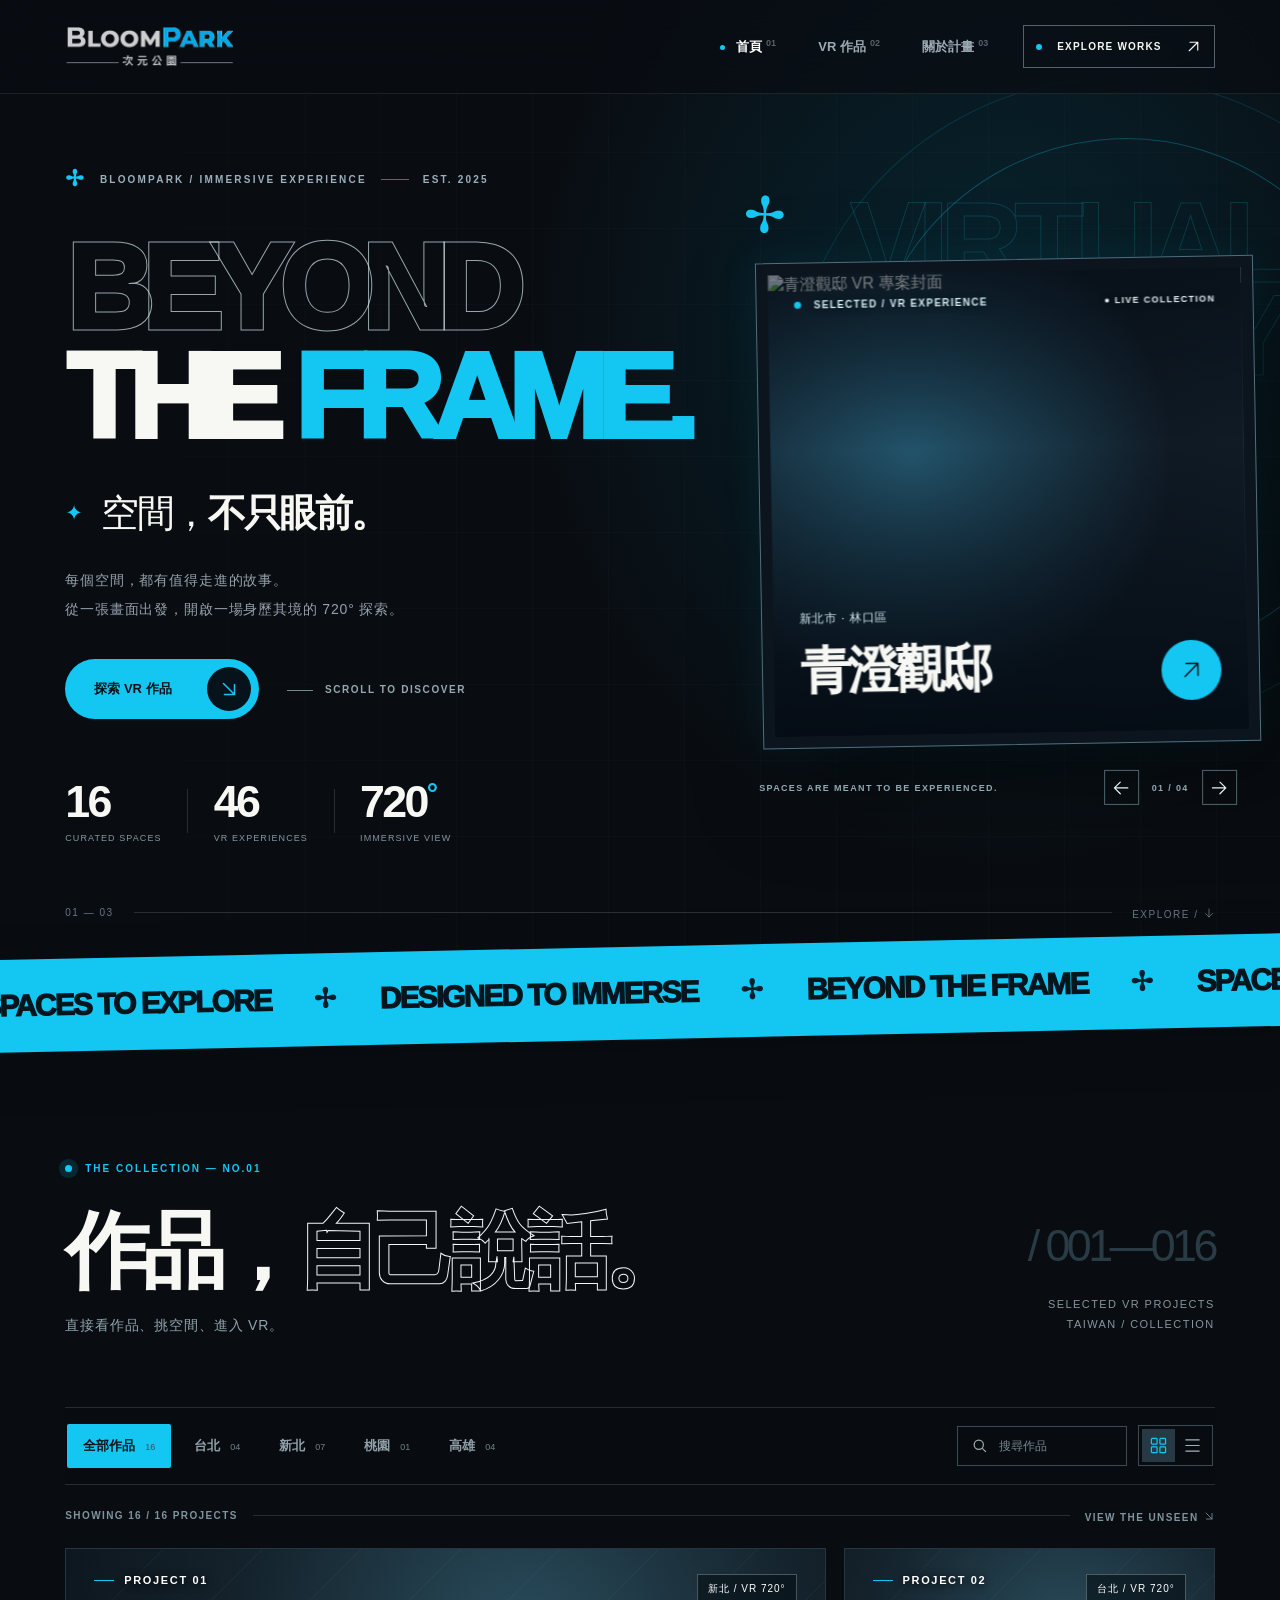
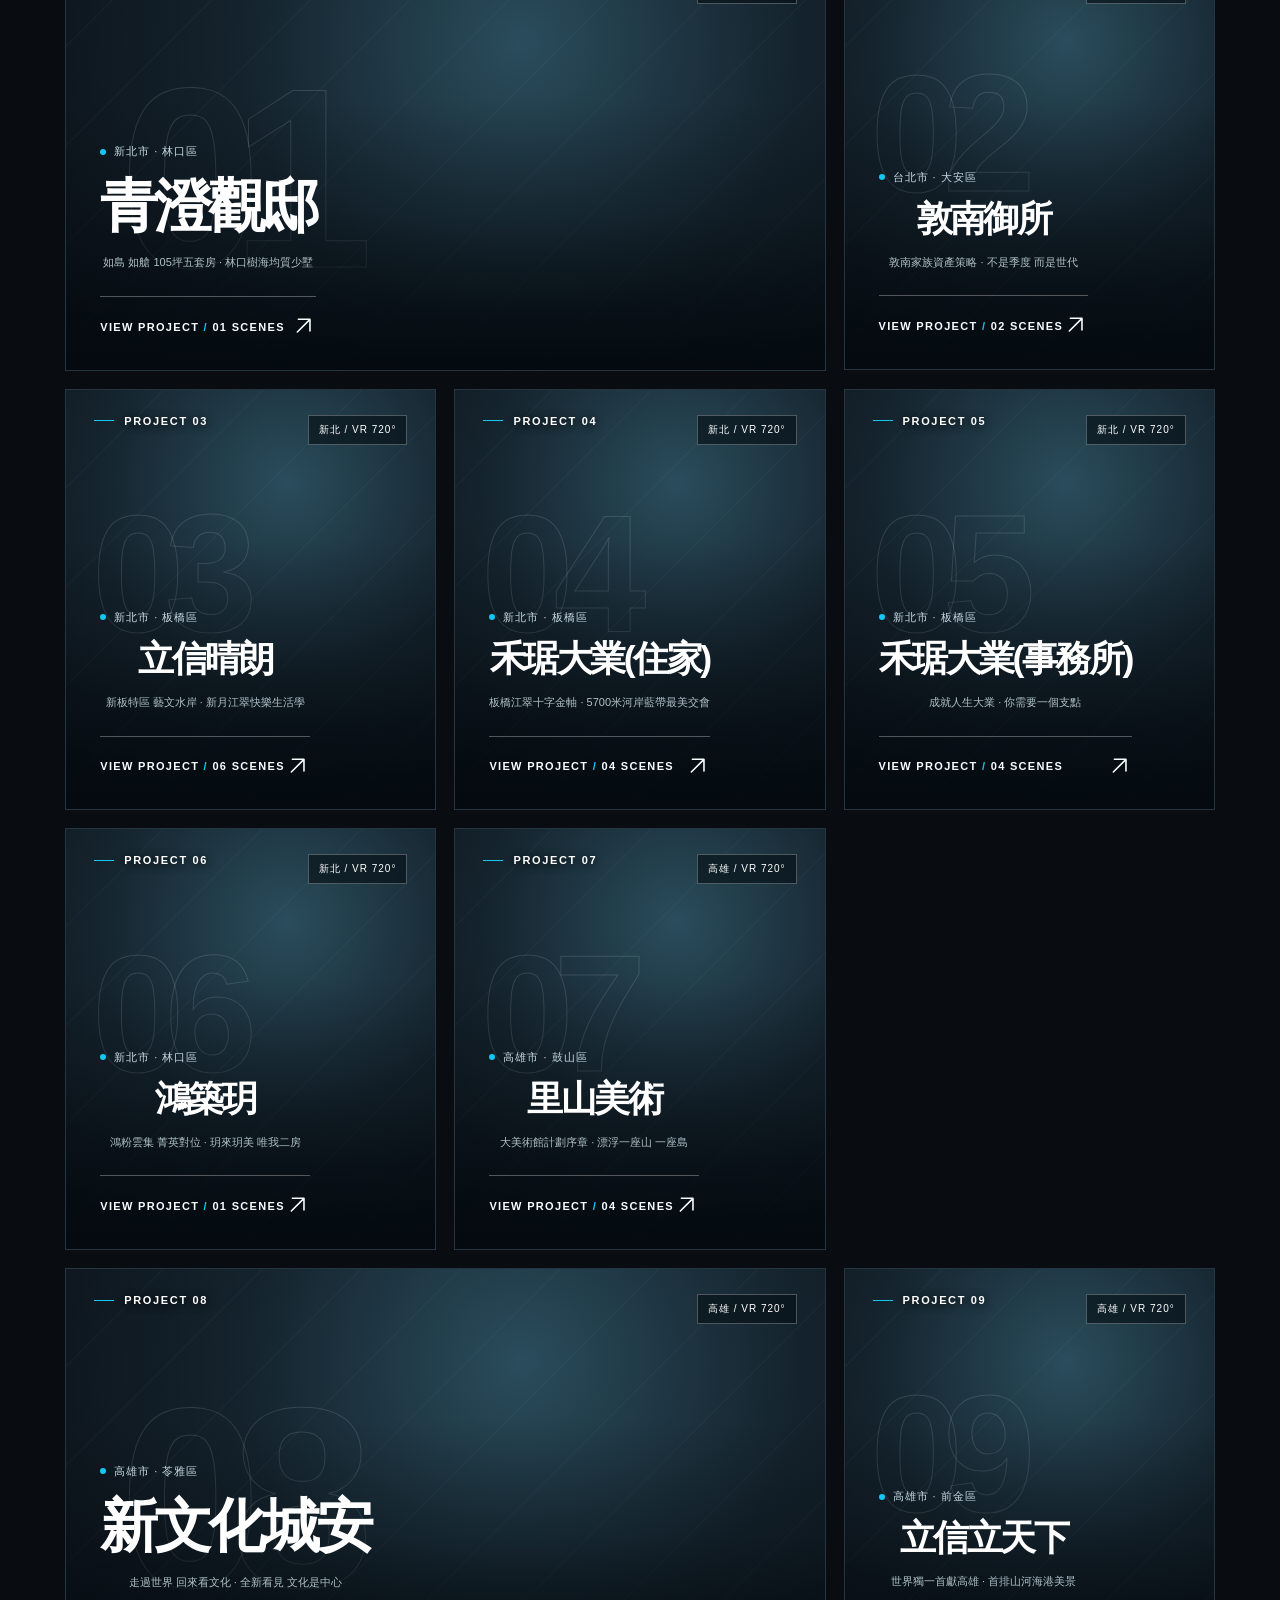
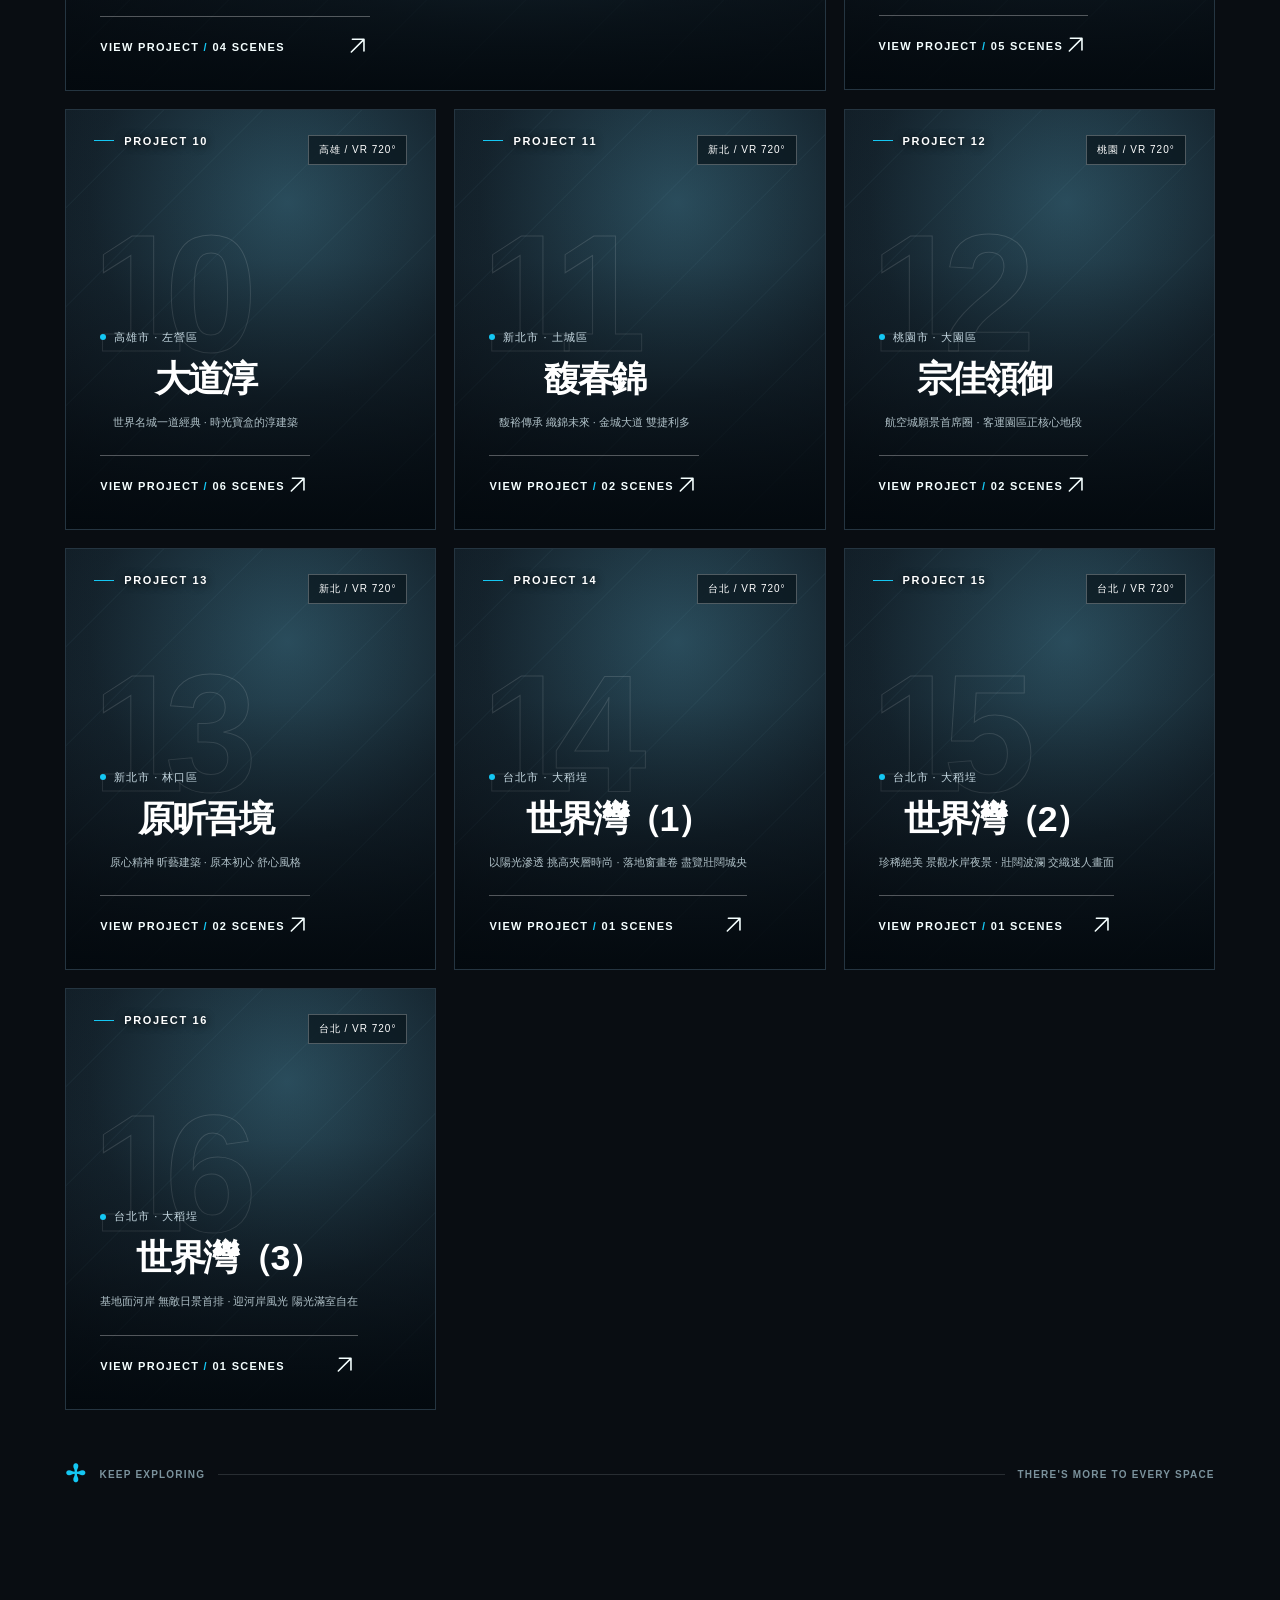
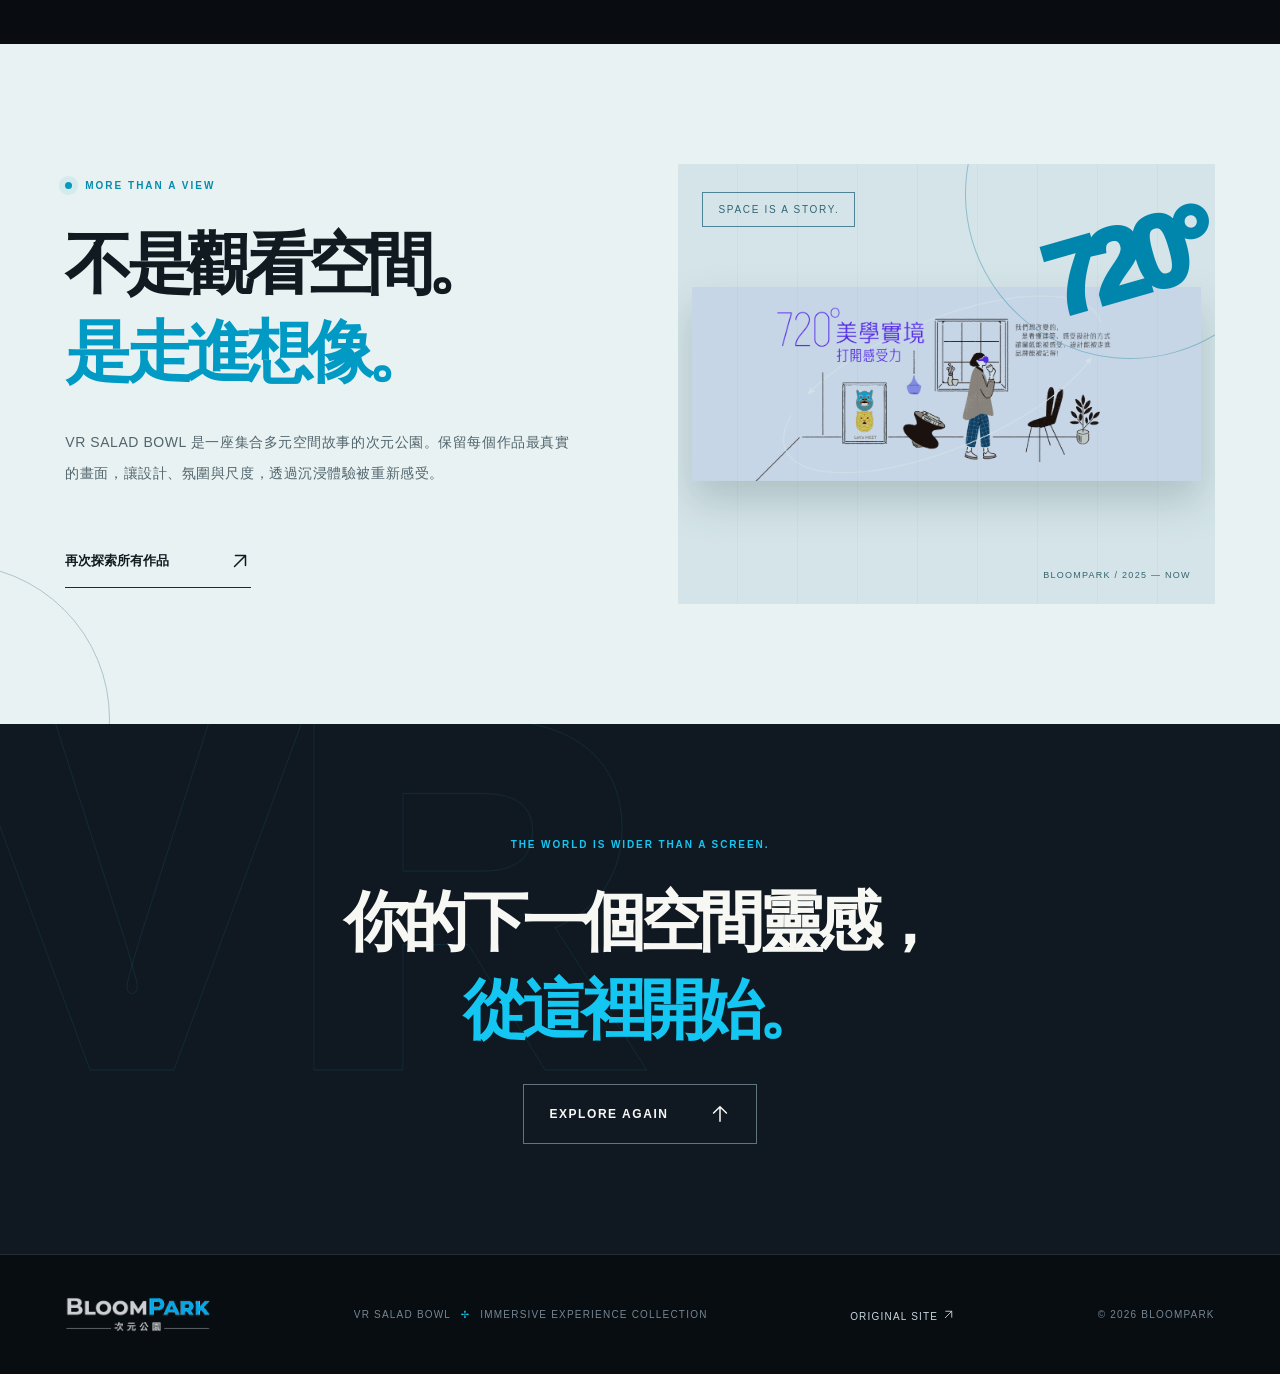
==== commit b7c3457f: "Add files via upload" ====
--- a/bloompark/index.html
+++ b/bloompark/index.html
@@ -12,9 +12,9 @@
   <title>BLOOMPARK 次元公園｜VR SALAD BOWL · 沉浸式空間作品集</title>
   <link rel="icon" href="assets/favicon.svg" type="image/svg+xml">
   <link rel="preload" href="assets/logo-light.png" as="image">
-  <link rel="stylesheet" href="style.css">
+  <link rel="stylesheet" href="style.css?v=3">
   <script defer src="data.js"></script>
-  <script defer src="app.js"></script>
+  <script defer src="app.js?v=3"></script>
 </head>
 <body>
   <a class="skip-link" href="#work">跳至 VR 作品</a>
@@ -27,7 +27,7 @@
         <a class="nav-link" href="#work">VR 作品 <span>02</span></a>
         <a class="nav-link" href="#about">關於計畫 <span>03</span></a>
       </nav>
-      <a class="header-cta" href="#work"><span class="header-cta-dot"></span> EXPLORE WORKS <span aria-hidden="true">↗</span></a>
+      <a class="header-cta" href="#work"><span class="header-cta-dot"></span> EXPLORE WORKS <span class="arrow-holder" aria-hidden="true"><svg class="ui-arrow" viewBox="0 0 24 24" fill="none" stroke="currentColor" stroke-width="1.65" stroke-linecap="round" stroke-linejoin="round" aria-hidden="true" focusable="false"><path d="M6 18 18 6 M7 6h11v11"/></svg></span></a>
       <button class="menu-toggle" id="menu-toggle" type="button" aria-controls="primary-nav" aria-expanded="false" aria-label="開啟選單"><span></span><span></span></button>
     </header>
 
@@ -41,7 +41,7 @@
           <div class="hero-twline"><span class="deco-symbol hero-mark" aria-hidden="true">✦</span><p>空間，<strong>不只眼前。</strong></p></div>
           <p class="hero-description">每個空間，都有值得走進的故事。<br>從一張畫面出發，開啟一場身歷其境的 720° 探索。</p>
           <div class="hero-actions">
-            <a href="#work" class="pill-button pill-button-accent">探索 VR 作品 <span class="button-round" aria-hidden="true">↘</span></a>
+            <a href="#work" class="pill-button pill-button-accent">探索 VR 作品 <span class="button-round" aria-hidden="true"><svg class="ui-arrow" viewBox="0 0 24 24" fill="none" stroke="currentColor" stroke-width="1.65" stroke-linecap="round" stroke-linejoin="round" aria-hidden="true" focusable="false"><path d="M6 6 18 18 M18 7v11H7"/></svg></span></a>
             <span class="hero-side-note"><span class="mini-dash"></span> SCROLL TO DISCOVER</span>
           </div>
           <div class="hero-stats"><div><strong id="total-projects">16</strong><span>CURATED SPACES</span></div><span class="stat-line"></span><div><strong id="total-vr">46</strong><span>VR EXPERIENCES</span></div><span class="stat-line"></span><div><strong>720<span class="degree">°</span></strong><span>IMMERSIVE VIEW</span></div></div>
@@ -50,21 +50,21 @@
           <div class="orbit orbit-a" aria-hidden="true"></div><div class="orbit orbit-b" aria-hidden="true"></div>
           <div class="hero-ghost" aria-hidden="true">VIRTUAL<br>REALITY</div>
           <div class="hero-feature-wrap" id="hero-feature-wrap">
-            <div class="hero-feature-media visual-fallback" id="hero-feature-media"><img id="hero-feature-image" alt="精選 VR 作品封面" fetchpriority="high"></div>
-            <div class="hero-feature-top"><span><i></i> SELECTED / VR EXPERIENCE</span><span class="hero-live">● LIVE COLLECTION</span></div>
-            <div class="hero-feature-bottom"><div><span id="hero-feature-region">新北市 · 林口區</span><h2 id="hero-feature-title">青澄觀邸</h2></div><a id="hero-feature-link" href="#work" class="hero-feature-enter" aria-label="開啟精選專案" title="開啟精選專案">↗</a></div>
+            <div class="hero-carousel-viewport" id="hero-carousel-viewport" role="region" aria-roledescription="輪播" aria-label="精選 VR 作品">
+              <div class="hero-carousel-track" id="hero-carousel-track"></div>
+            </div>
           </div>
-          <div class="hero-stage-bottom"><span>SPACES ARE MEANT TO BE EXPERIENCED.</span><div class="hero-switch"><button type="button" id="feature-prev" aria-label="上一個精選專案">←</button><span id="feature-index">01 / 04</span><button type="button" id="feature-next" aria-label="下一個精選專案">→</button></div></div>
+          <div class="hero-stage-bottom"><span>SPACES ARE MEANT TO BE EXPERIENCED.</span><div class="hero-switch"><button type="button" id="feature-prev" aria-label="上一個精選專案"><svg class="ui-arrow" viewBox="0 0 24 24" fill="none" stroke="currentColor" stroke-width="1.65" stroke-linecap="round" stroke-linejoin="round" aria-hidden="true" focusable="false"><path d="M20 12H4 M11 5l-7 7 7 7"/></svg></button><span id="feature-index">01 / 04</span><button type="button" id="feature-next" aria-label="下一個精選專案"><svg class="ui-arrow" viewBox="0 0 24 24" fill="none" stroke="currentColor" stroke-width="1.65" stroke-linecap="round" stroke-linejoin="round" aria-hidden="true" focusable="false"><path d="M4 12h16 M13 5l7 7-7 7"/></svg></button></div></div>
           <div class="floating-asterisk deco-symbol" aria-hidden="true">✢</div>
         </div>
-        <div class="hero-scroll-edge"><span>01 — 03</span><div></div><span>EXPLORE / ↓</span></div>
+        <div class="hero-scroll-edge"><span>01 — 03</span><div></div><span>EXPLORE / <svg class="ui-arrow" viewBox="0 0 24 24" fill="none" stroke="currentColor" stroke-width="1.65" stroke-linecap="round" stroke-linejoin="round" aria-hidden="true" focusable="false"><path d="M12 4v16 M5 13l7 7 7-7"/></svg></span></div>
       </section>
 
       <div class="ticker" aria-hidden="true"><div class="ticker-track"><span>SPACES TO EXPLORE</span><b class="deco-symbol">✢</b><span>DESIGNED TO IMMERSE</span><b class="deco-symbol">✢</b><span>BEYOND THE FRAME</span><b class="deco-symbol">✢</b><span>SPACES TO EXPLORE</span><b class="deco-symbol">✢</b><span>DESIGNED TO IMMERSE</span><b class="deco-symbol">✢</b><span>BEYOND THE FRAME</span><b class="deco-symbol">✢</b></div></div>
 
       <section class="work-section" id="work" aria-labelledby="work-title">
         <div class="work-head reveal">
-          <div><div class="section-kicker"><span class="section-dot"></span> THE COLLECTION — NO.01</div><h2 id="work-title">作品，<span>一目了然。</span></h2><p>直接看作品、挑空間、進入 VR。</p></div>
+          <div><div class="section-kicker"><span class="section-dot"></span> THE COLLECTION — NO.01</div><h2 id="work-title">作品，<span>自己說話。</span></h2><p>直接看作品、挑空間、進入 VR。</p></div>
           <div class="work-head-side"><span class="index-number">/ 001—016</span><span>SELECTED VR PROJECTS<br>TAIWAN / COLLECTION</span></div>
         </div>
         <div class="filter-bar" id="filter-bar">
@@ -80,19 +80,19 @@
             <div class="view-toggle" role="group" aria-label="切換作品排列"><button type="button" id="grid-view" class="selected" aria-pressed="true" aria-label="圖片檢視" title="圖片檢視"><svg viewBox="0 0 24 24"><rect x="2" y="2" width="8" height="8" rx="1"/><rect x="14" y="2" width="8" height="8" rx="1"/><rect x="2" y="14" width="8" height="8" rx="1"/><rect x="14" y="14" width="8" height="8" rx="1"/></svg></button><button type="button" id="list-view" aria-pressed="false" aria-label="清單檢視" title="清單檢視"><svg viewBox="0 0 24 24"><path d="M2 4h20M2 12h20M2 20h20"/></svg></button></div>
           </div>
         </div>
-        <div class="results-line" aria-live="polite"><span id="result-count">SHOWING 16 PROJECTS</span><span class="results-line-deco"></span><span>VIEW THE UNSEEN ↘</span></div>
+        <div class="results-line" aria-live="polite"><span id="result-count">SHOWING 16 PROJECTS</span><span class="results-line-deco"></span><span>VIEW THE UNSEEN <svg class="ui-arrow" viewBox="0 0 24 24" fill="none" stroke="currentColor" stroke-width="1.65" stroke-linecap="round" stroke-linejoin="round" aria-hidden="true" focusable="false"><path d="M6 6 18 18 M18 7v11H7"/></svg></span></div>
         <div id="projects" class="project-grid" aria-live="polite"></div>
-        <div id="no-results" class="no-results" hidden><span>NO MATCH FOUND</span><h3>沒有找到符合的作品。</h3><button type="button" id="clear-filters">清除篩選 ↗</button></div>
+        <div id="no-results" class="no-results" hidden><span>NO MATCH FOUND</span><h3>沒有找到符合的作品。</h3><button type="button" id="clear-filters">清除篩選 <svg class="ui-arrow" viewBox="0 0 24 24" fill="none" stroke="currentColor" stroke-width="1.65" stroke-linecap="round" stroke-linejoin="round" aria-hidden="true" focusable="false"><path d="M6 18 18 6 M7 6h11v11"/></svg></button></div>
         <p class="after-gallery"><span class="deco-symbol" aria-hidden="true">✢</span> KEEP EXPLORING <span class="after-line"></span> THERE'S MORE TO EVERY SPACE</p>
       </section>
 
       <section class="manifesto" id="about" aria-labelledby="about-title">
-        <div class="manifesto-left reveal"><span class="section-kicker"><span class="section-dot"></span> MORE THAN A VIEW</span><h2 id="about-title">不是觀看空間。<br><em>是走進想像。</em></h2><p>VR SALAD BOWL 是一座集合多元空間故事的次元公園。保留每個作品最真實的畫面，讓設計、氛圍與尺度，透過沉浸體驗被重新感受。</p><a href="#work" class="manifesto-link">再次探索所有作品 <span>↗</span></a></div>
+        <div class="manifesto-left reveal"><span class="section-kicker"><span class="section-dot"></span> MORE THAN A VIEW</span><h2 id="about-title">不是觀看空間。<br><em>是走進想像。</em></h2><p>VR SALAD BOWL 是一座集合多元空間故事的次元公園。保留每個作品最真實的畫面，讓設計、氛圍與尺度，透過沉浸體驗被重新感受。</p><a href="#work" class="manifesto-link">再次探索所有作品 <span class="arrow-holder"><svg class="ui-arrow" viewBox="0 0 24 24" fill="none" stroke="currentColor" stroke-width="1.65" stroke-linecap="round" stroke-linejoin="round" aria-hidden="true" focusable="false"><path d="M6 18 18 6 M7 6h11v11"/></svg></span></a></div>
         <div class="manifesto-right reveal"><div class="manifesto-visual"><div class="outline-pill">SPACE IS A STORY.</div><div class="manifesto-circle"><span>720°</span></div><img src="assets/intro-illustration.png" loading="lazy" alt="BLOOMPARK 原始 VR 展示插畫"><span class="manifesto-index">BLOOMPARK / 2025 — NOW</span></div></div>
       </section>
-      <section class="outro"><div class="outro-inner"><span class="outro-kicker">THE WORLD IS WIDER THAN A SCREEN.</span><p>你的下一個空間靈感，<br><strong>從這裡開始。</strong></p><a href="#work" aria-label="回到作品展示">EXPLORE AGAIN <span>↑</span></a></div></section>
+      <section class="outro"><div class="outro-inner"><span class="outro-kicker">THE WORLD IS WIDER THAN A SCREEN.</span><p>你的下一個空間靈感，<br><strong>從這裡開始。</strong></p><a href="#work" aria-label="回到作品展示">EXPLORE AGAIN <span class="arrow-holder"><svg class="ui-arrow" viewBox="0 0 24 24" fill="none" stroke="currentColor" stroke-width="1.65" stroke-linecap="round" stroke-linejoin="round" aria-hidden="true" focusable="false"><path d="M12 20V4 M5 11l7-7 7 7"/></svg></span></a></div></section>
     </main>
-    <footer class="footer"><a href="#top" class="footer-logo"><img src="assets/logo-light.png" alt="BLOOMPARK 次元公園"></a><div>VR SALAD BOWL <span class="footer-cross deco-symbol" aria-hidden="true">✢</span> IMMERSIVE EXPERIENCE COLLECTION</div><a href="https://booooand.com/" target="_blank" rel="noopener noreferrer">ORIGINAL SITE ↗</a><span>© <span id="year">2026</span> BLOOMPARK</span></footer>
+    <footer class="footer"><a href="#top" class="footer-logo"><img src="assets/logo-light.png" alt="BLOOMPARK 次元公園"></a><div>VR SALAD BOWL <span class="footer-cross deco-symbol" aria-hidden="true">✢</span> IMMERSIVE EXPERIENCE COLLECTION</div><a href="https://booooand.com/" target="_blank" rel="noopener noreferrer">ORIGINAL SITE <svg class="ui-arrow" viewBox="0 0 24 24" fill="none" stroke="currentColor" stroke-width="1.65" stroke-linecap="round" stroke-linejoin="round" aria-hidden="true" focusable="false"><path d="M6 18 18 6 M7 6h11v11"/></svg></a><span>© <span id="year">2026</span> BLOOMPARK</span></footer>
   </div>
 
   <div class="modal" id="project-modal" hidden aria-hidden="true">
@@ -100,8 +100,8 @@
     <section class="modal-panel" role="dialog" aria-modal="true" aria-labelledby="modal-title" tabindex="-1">
       <button class="modal-close" id="modal-close" type="button" aria-label="關閉專案介紹">✕</button>
       <div class="modal-photo visual-fallback" id="modal-photo"><img id="modal-image" alt=""></div>
-      <div class="modal-body"><div class="modal-topline"><span id="modal-number">PROJECT / 01</span><span>IMMERSIVE ARCHIVE · BLOOMPARK</span></div><div class="modal-meta"><span id="modal-location">新北市 · 林口區</span><span class="modal-live">● VIRTUAL SPACE</span></div><h2 id="modal-title"></h2><p id="modal-subtitle"></p><div class="modal-divider"></div><h3>選擇 VR 場景 <span id="modal-links-count"></span></h3><div class="modal-vr-links" id="modal-links"></div><div class="modal-actions"><a class="modal-main-link" id="modal-main-link" target="_blank" rel="noopener noreferrer">進入 VR 全景 <span>↗</span></a><a class="modal-book" id="modal-book" target="_blank" rel="noopener noreferrer" hidden>專案官方網站 ↗</a></div><div class="modal-footnote">作品連結將於新分頁開啟，保留原始 VR 瀏覽體驗。</div></div>
-      <div class="modal-pagination"><button type="button" id="modal-prev">← 上一個專案</button><button type="button" id="modal-next">下一個專案 →</button></div>
+      <div class="modal-body"><div class="modal-topline"><span id="modal-number">PROJECT / 01</span><span>IMMERSIVE ARCHIVE · BLOOMPARK</span></div><div class="modal-meta"><span id="modal-location">新北市 · 林口區</span><span class="modal-live">● VIRTUAL SPACE</span></div><h2 id="modal-title"></h2><p id="modal-subtitle"></p><div class="modal-divider"></div><h3>選擇 VR 場景 <span id="modal-links-count"></span></h3><div class="modal-vr-links" id="modal-links"></div><div class="modal-actions"><a class="modal-main-link" id="modal-main-link" target="_blank" rel="noopener noreferrer">進入 VR 全景 <span class="arrow-holder"><svg class="ui-arrow" viewBox="0 0 24 24" fill="none" stroke="currentColor" stroke-width="1.65" stroke-linecap="round" stroke-linejoin="round" aria-hidden="true" focusable="false"><path d="M6 18 18 6 M7 6h11v11"/></svg></span></a><a class="modal-book" id="modal-book" target="_blank" rel="noopener noreferrer" hidden>專案官方網站 <svg class="ui-arrow" viewBox="0 0 24 24" fill="none" stroke="currentColor" stroke-width="1.65" stroke-linecap="round" stroke-linejoin="round" aria-hidden="true" focusable="false"><path d="M6 18 18 6 M7 6h11v11"/></svg></a></div><div class="modal-footnote">作品連結將於新分頁開啟，保留原始 VR 瀏覽體驗。</div></div>
+      <div class="modal-pagination"><button type="button" id="modal-prev"><svg class="ui-arrow" viewBox="0 0 24 24" fill="none" stroke="currentColor" stroke-width="1.65" stroke-linecap="round" stroke-linejoin="round" aria-hidden="true" focusable="false"><path d="M20 12H4 M11 5l-7 7 7 7"/></svg> 上一個專案</button><button type="button" id="modal-next">下一個專案 <svg class="ui-arrow" viewBox="0 0 24 24" fill="none" stroke="currentColor" stroke-width="1.65" stroke-linecap="round" stroke-linejoin="round" aria-hidden="true" focusable="false"><path d="M4 12h16 M13 5l7 7-7 7"/></svg></button></div>
     </section>
   </div>
 </body>
--- a/bloompark/style.css
+++ b/bloompark/style.css
@@ -45,3 +45,46 @@
 @media(min-width:1001px){.hero-stage{transform:translateX(52px) rotate(2deg)}}
 
 @media(hover:none){.hero-feature-wrap:hover{transform:rotate(-3deg)}.hero-feature-wrap:hover img{transform:none}}
+
+/* v3: all directional controls are true SVG strokes, not Unicode emoji glyphs. */
+.ui-arrow{width:1.15em;height:1.15em;display:inline-block;vertical-align:-.15em;flex:none;stroke:currentColor;fill:none;overflow:visible;pointer-events:none}
+.arrow-holder{display:inline-flex;align-items:center;justify-content:center}
+.header-cta .ui-arrow{width:17px;height:17px}
+.button-round .ui-arrow{width:22px;height:22px}
+.hero-feature-enter .ui-arrow{width:26px;height:26px;stroke-width:1.35}
+.hero-switch button{display:grid;place-items:center}
+.hero-switch .ui-arrow{width:20px;height:20px;stroke-width:1.45}
+.project-bottom .ui-arrow{width:1.1em;height:1.1em;stroke-width:1.5}
+.results-line .ui-arrow,.hero-scroll-edge .ui-arrow{width:12px;height:12px}
+.manifesto-link .ui-arrow,.outro .ui-arrow{width:22px;height:22px}
+.footer .ui-arrow{width:13px;height:13px}
+.modal-main-link .ui-arrow{width:22px;height:22px}
+.modal-vr-links a .ui-arrow{width:13px;height:13px;margin-left:7px}
+.modal-book .ui-arrow{width:13px;height:13px}
+.modal-pagination button{display:inline-flex;align-items:center;gap:7px}
+.modal-pagination .ui-arrow{width:16px;height:16px}
+#clear-filters .ui-arrow{width:15px;height:15px}
+/* v3: real image carousel with loop clones, GPU-translated slides and native pointer swipe. */
+.hero-carousel-viewport{position:absolute;inset:11px;overflow:hidden;touch-action:pan-y;user-select:none;-webkit-user-select:none;cursor:grab;isolation:isolate}
+.hero-carousel-viewport.is-dragging{cursor:grabbing}
+.hero-carousel-track{display:flex;width:100%;height:100%;transform:translate3d(-100%,0,0);transition:transform .88s cubic-bezier(.22,1,.36,1);will-change:transform;backface-visibility:hidden}
+.hero-slide{position:relative;height:100%;min-width:100%;flex:0 0 100%;overflow:hidden;isolation:isolate}
+.hero-slide .hero-feature-media{inset:0}
+.hero-slide .hero-feature-media img{user-select:none;-webkit-user-drag:none;pointer-events:none;transition:transform 1.6s cubic-bezier(.22,1,.36,1)}
+.hero-slide .hero-feature-top,.hero-slide .hero-feature-bottom{left:26px;right:26px}
+.hero-slide .hero-feature-top{top:25px}
+.hero-slide .hero-feature-bottom{bottom:30px}
+.hero-slide .hero-feature-enter{position:relative;z-index:5}
+.hero-slide[aria-hidden="true"]{pointer-events:none}
+.hero-carousel-viewport.is-dragging .hero-feature-enter{pointer-events:none}
+@media(hover:hover){.hero-feature-wrap:hover .hero-slide .hero-feature-media img{transform:scale(1.04)}}
+@media(max-width:660px){
+  .hero-carousel-viewport{inset:8px}
+  .hero-slide .hero-feature-top,.hero-slide .hero-feature-bottom{left:16px;right:16px}
+  .hero-slide .hero-feature-top{top:16px}
+  .hero-slide .hero-feature-bottom{bottom:16px}
+  .hero-feature-enter .ui-arrow{width:22px;height:22px}
+}
+@media(prefers-reduced-motion:reduce){.hero-carousel-track,.hero-slide .hero-feature-media img{transition:none!important}}
+
+@media(max-width:660px) and (hover:none){.hero-feature-wrap:hover{transform:none}}
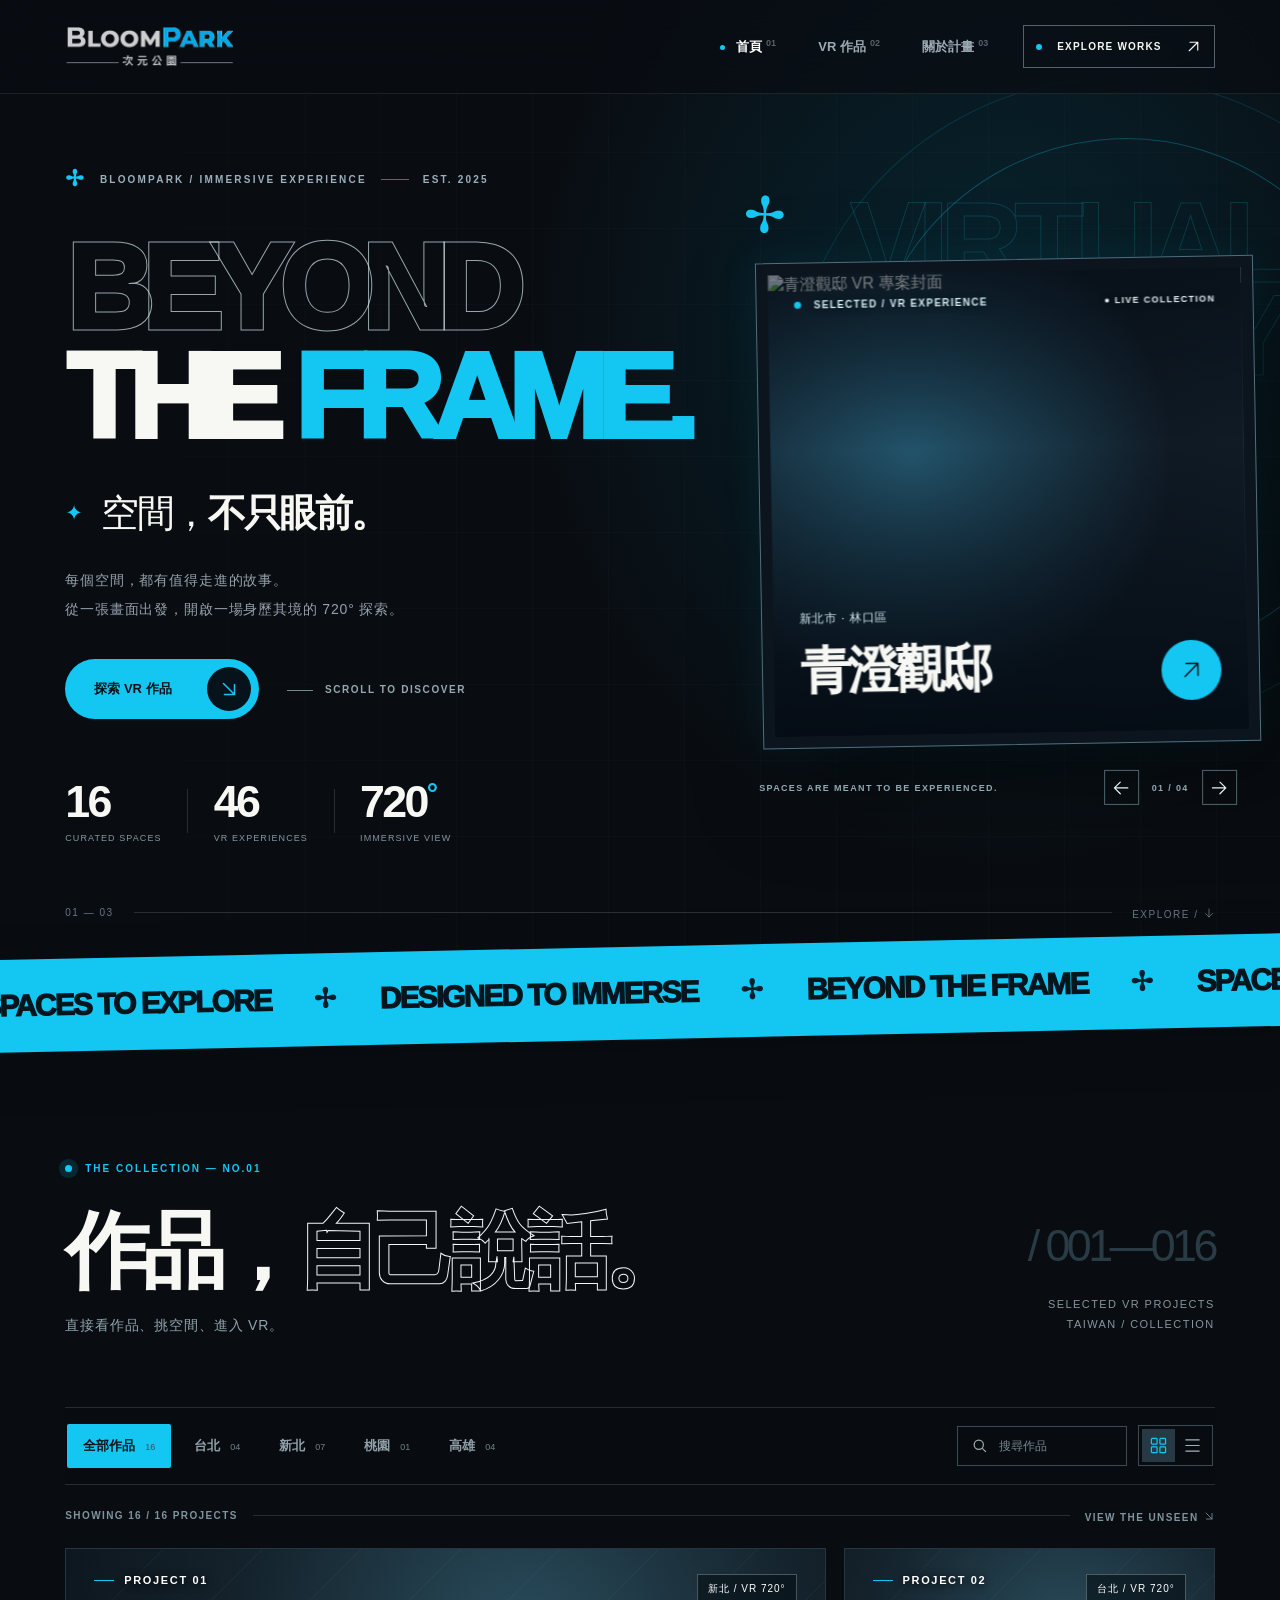
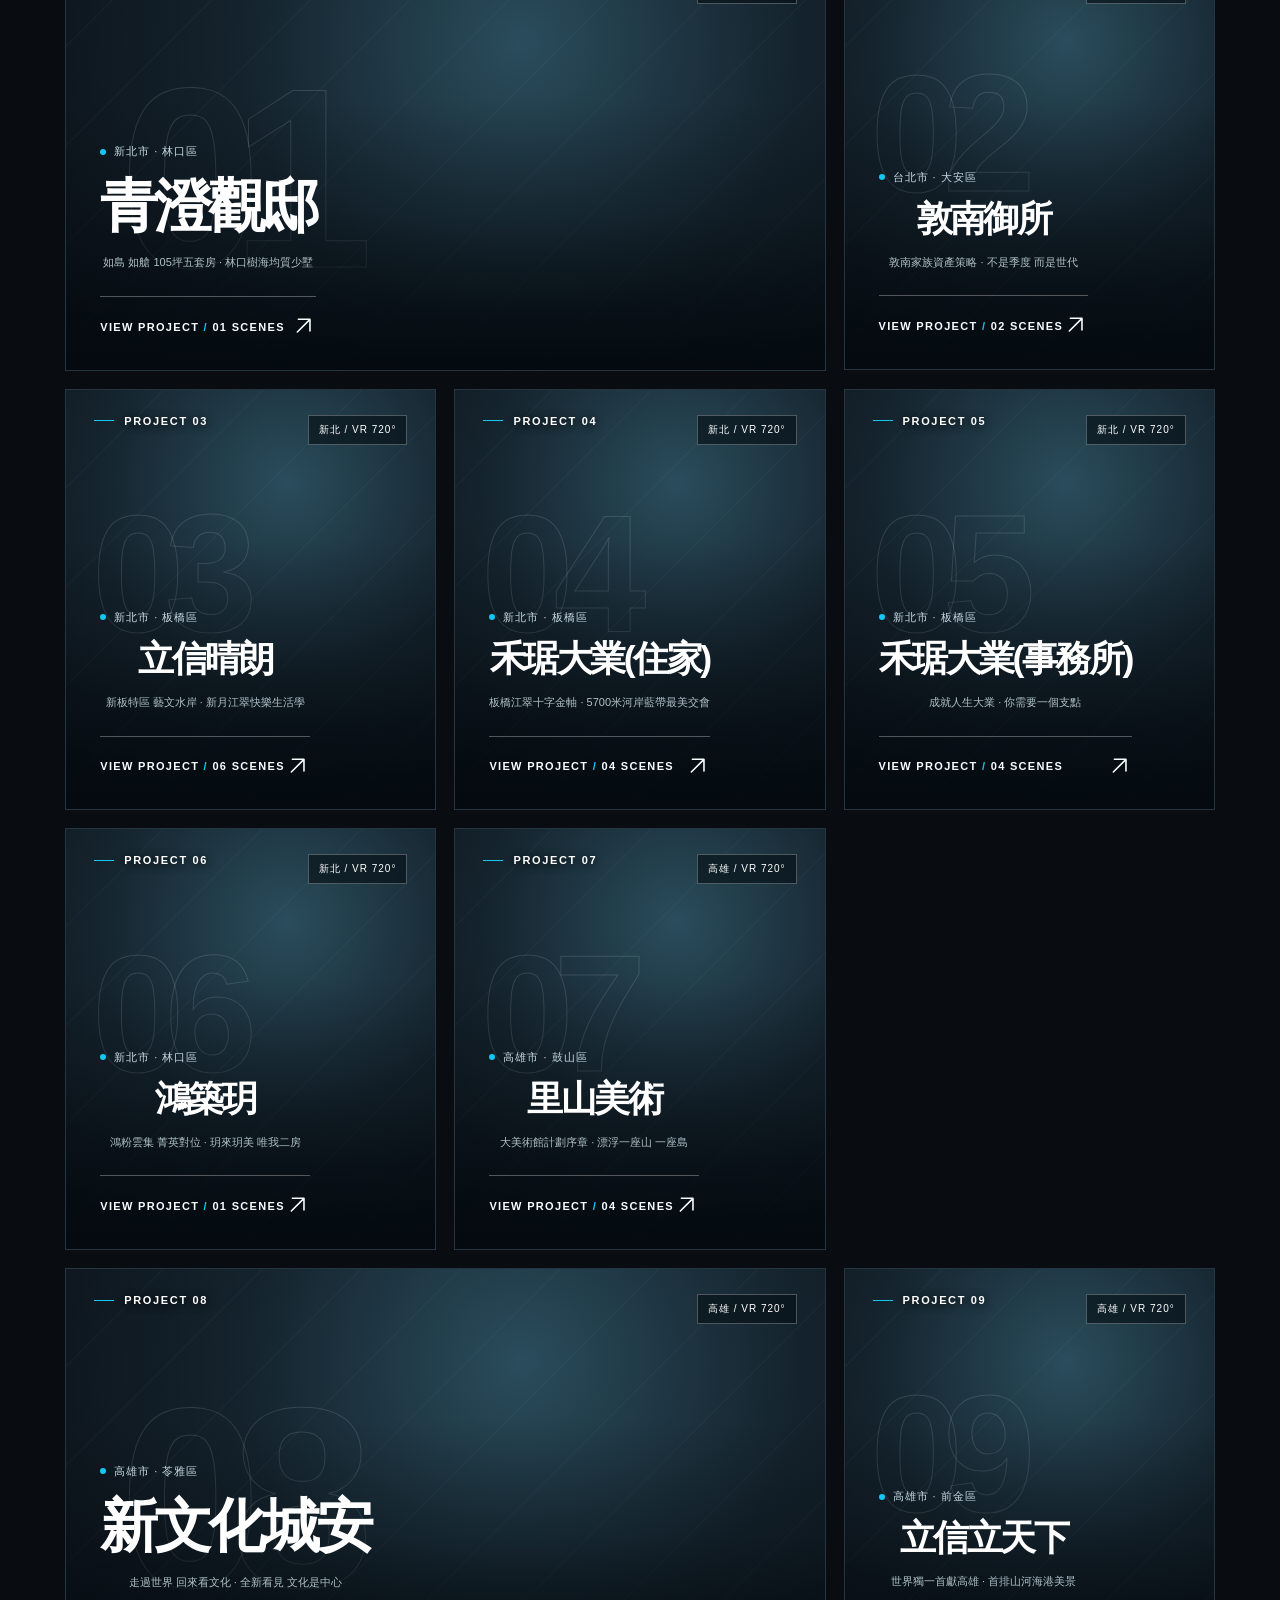
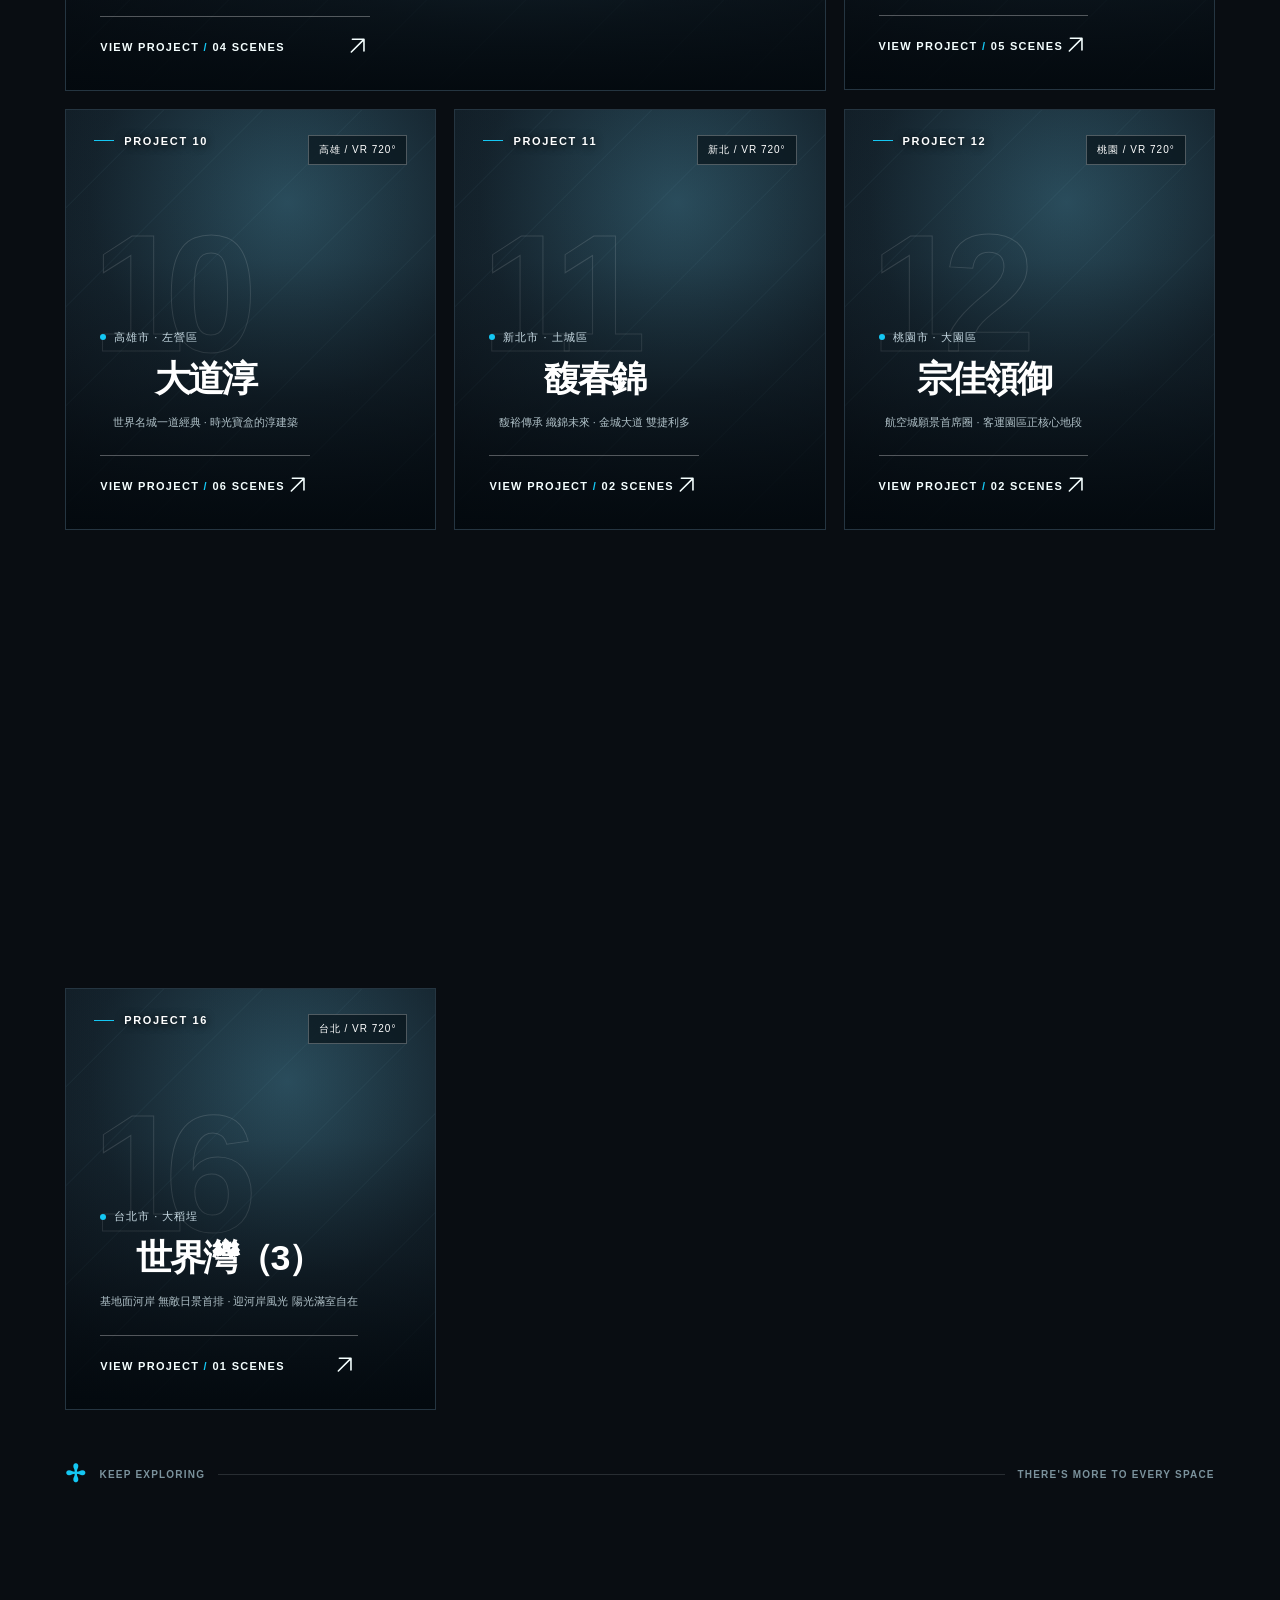
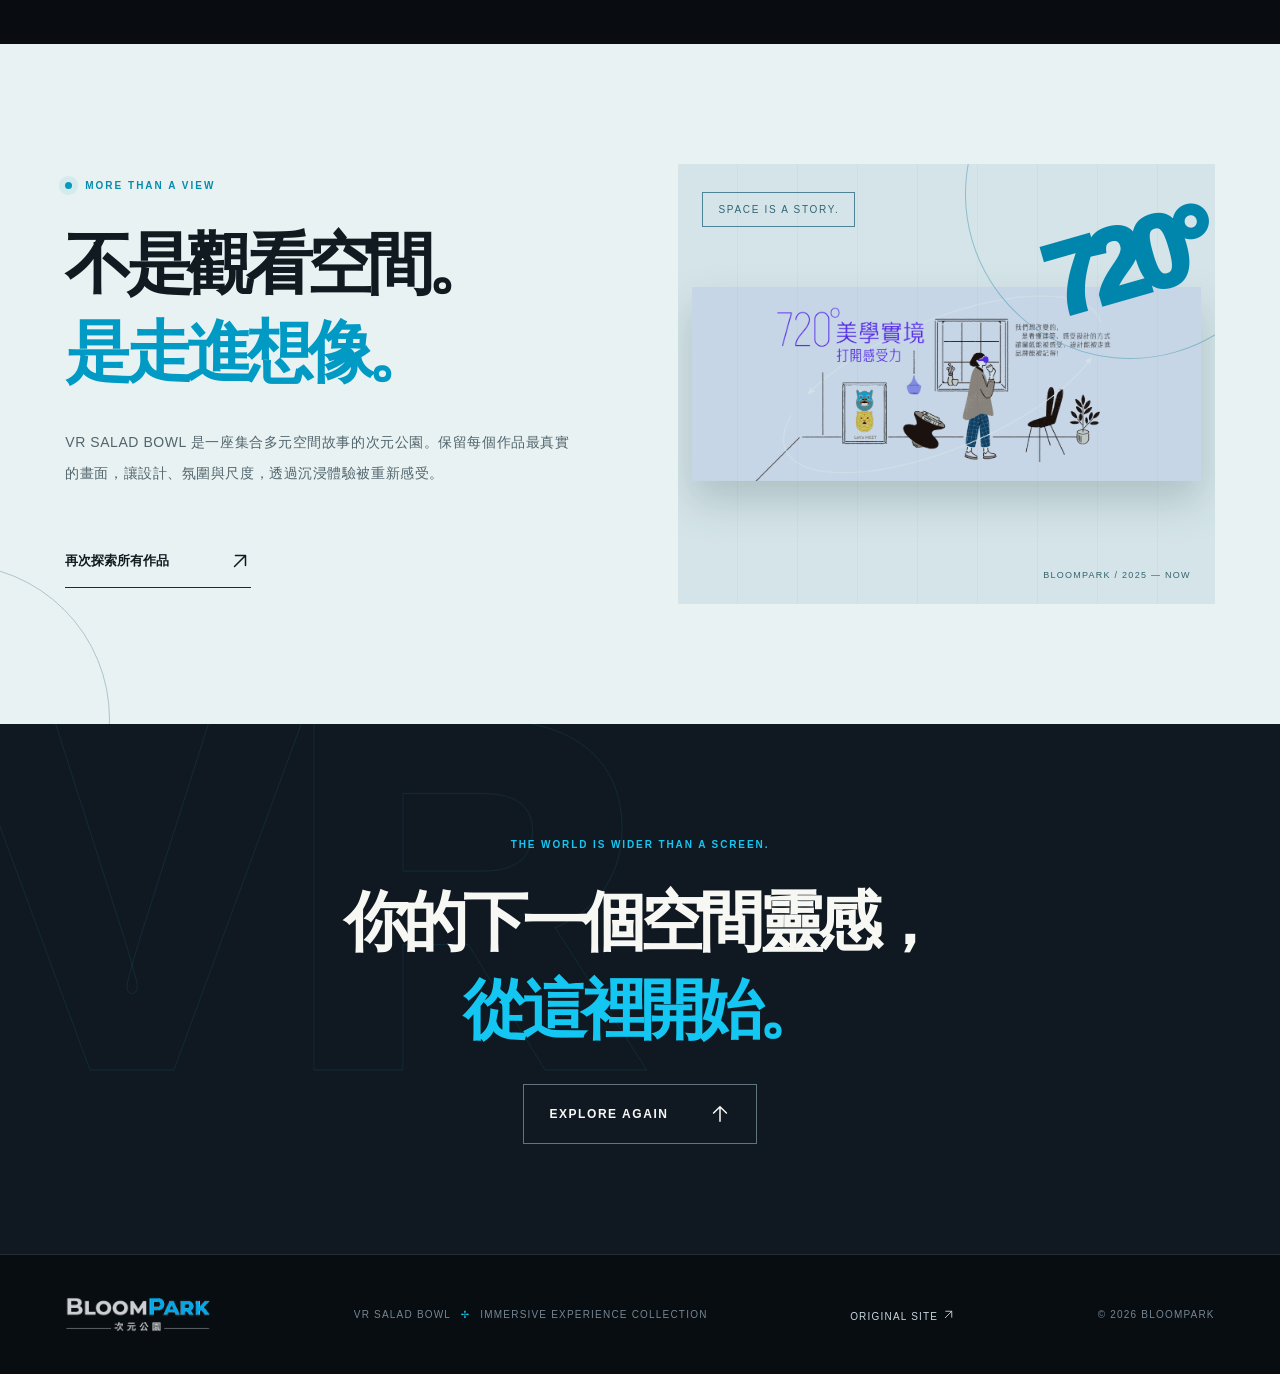
==== commit 79b3a92a: "Add files via upload" ====
--- a/bloompark/index.html
+++ b/bloompark/index.html
@@ -4,17 +4,30 @@
   <meta charset="UTF-8">
   <meta name="viewport" content="width=device-width,initial-scale=1,viewport-fit=cover">
   <meta name="theme-color" content="#090d12">
-  <meta name="description" content="BLOOMPARK 次元公園｜VR SALAD BOWL 沉浸式空間作品集，探索建築美學、720° VR 全景與不同空間的故事。">
-  <meta property="og:title" content="BLOOMPARK 次元公園｜VR 作品集">
-  <meta property="og:description" content="空間不只眼前。探索 BLOOMPARK 的沉浸式 VR 空間作品。">
+  <meta name="description" content="精選空間畫面與 720° VR 體驗，直接走進每一個場景。">
+  <link rel="canonical" href="https://kaoy45k6.github.io/bloompark/">
+  <meta property="og:title" content="BLOOMPARK 次元公園">
+  <meta property="og:description" content="精選空間畫面與 720° VR 體驗，直接走進每一個場景。">
   <meta property="og:type" content="website">
-  <meta property="og:image" content="assets/logo-original.png">
-  <title>BLOOMPARK 次元公園｜VR SALAD BOWL · 沉浸式空間作品集</title>
+  <meta property="og:site_name" content="BLOOMPARK 次元公園">
+  <meta property="og:locale" content="zh_TW">
+  <meta property="og:url" content="https://kaoy45k6.github.io/bloompark/">
+  <meta property="og:image" content="https://kaoy45k6.github.io/bloompark/assets/bloompark-og-v4.png">
+  <meta property="og:image:secure_url" content="https://kaoy45k6.github.io/bloompark/assets/bloompark-og-v4.png">
+  <meta property="og:image:type" content="image/png">
+  <meta property="og:image:width" content="1200">
+  <meta property="og:image:height" content="630">
+  <meta property="og:image:alt" content="BLOOMPARK 次元公園｜深色科技背景、亮藍橫條與品牌字樣">
+  <meta name="twitter:card" content="summary_large_image">
+  <meta name="twitter:title" content="BLOOMPARK 次元公園">
+  <meta name="twitter:description" content="精選空間畫面與 720° VR 體驗，直接走進每一個場景。">
+  <meta name="twitter:image" content="https://kaoy45k6.github.io/bloompark/assets/bloompark-og-v4.png">
+  <title>BLOOMPARK 次元公園｜VR 作品集</title>
   <link rel="icon" href="assets/favicon.svg" type="image/svg+xml">
   <link rel="preload" href="assets/logo-light.png" as="image">
-  <link rel="stylesheet" href="style.css?v=3">
+  <link rel="stylesheet" href="style.css?v=4">
   <script defer src="data.js"></script>
-  <script defer src="app.js?v=3"></script>
+  <script defer src="app.js?v=4"></script>
 </head>
 <body>
   <a class="skip-link" href="#work">跳至 VR 作品</a>
@@ -100,7 +113,7 @@
     <section class="modal-panel" role="dialog" aria-modal="true" aria-labelledby="modal-title" tabindex="-1">
       <button class="modal-close" id="modal-close" type="button" aria-label="關閉專案介紹">✕</button>
       <div class="modal-photo visual-fallback" id="modal-photo"><img id="modal-image" alt=""></div>
-      <div class="modal-body"><div class="modal-topline"><span id="modal-number">PROJECT / 01</span><span>IMMERSIVE ARCHIVE · BLOOMPARK</span></div><div class="modal-meta"><span id="modal-location">新北市 · 林口區</span><span class="modal-live">● VIRTUAL SPACE</span></div><h2 id="modal-title"></h2><p id="modal-subtitle"></p><div class="modal-divider"></div><h3>選擇 VR 場景 <span id="modal-links-count"></span></h3><div class="modal-vr-links" id="modal-links"></div><div class="modal-actions"><a class="modal-main-link" id="modal-main-link" target="_blank" rel="noopener noreferrer">進入 VR 全景 <span class="arrow-holder"><svg class="ui-arrow" viewBox="0 0 24 24" fill="none" stroke="currentColor" stroke-width="1.65" stroke-linecap="round" stroke-linejoin="round" aria-hidden="true" focusable="false"><path d="M6 18 18 6 M7 6h11v11"/></svg></span></a><a class="modal-book" id="modal-book" target="_blank" rel="noopener noreferrer" hidden>專案官方網站 <svg class="ui-arrow" viewBox="0 0 24 24" fill="none" stroke="currentColor" stroke-width="1.65" stroke-linecap="round" stroke-linejoin="round" aria-hidden="true" focusable="false"><path d="M6 18 18 6 M7 6h11v11"/></svg></a></div><div class="modal-footnote">作品連結將於新分頁開啟，保留原始 VR 瀏覽體驗。</div></div>
+      <div class="modal-body"><div class="modal-topline"><span id="modal-number">PROJECT / 01</span><span>IMMERSIVE ARCHIVE · BLOOMPARK</span></div><div class="modal-meta"><span id="modal-location">新北市 · 林口區</span><span class="modal-live">● VIRTUAL SPACE</span></div><h2 id="modal-title"></h2><p id="modal-subtitle"></p><div class="modal-divider"></div><h3>選擇 VR 場景 <span id="modal-links-count"></span></h3><div class="modal-vr-links" id="modal-links"></div><div class="modal-actions"><a class="modal-main-link" id="modal-main-link" target="_blank" rel="noopener noreferrer">進入 VR 全景 <span class="arrow-holder"><svg class="ui-arrow" viewBox="0 0 24 24" fill="none" stroke="currentColor" stroke-width="1.65" stroke-linecap="round" stroke-linejoin="round" aria-hidden="true" focusable="false"><path d="M6 18 18 6 M7 6h11v11"/></svg></span></a></div><div class="modal-footnote">作品連結將於新分頁開啟，保留原始 VR 瀏覽體驗。</div></div>
       <div class="modal-pagination"><button type="button" id="modal-prev"><svg class="ui-arrow" viewBox="0 0 24 24" fill="none" stroke="currentColor" stroke-width="1.65" stroke-linecap="round" stroke-linejoin="round" aria-hidden="true" focusable="false"><path d="M20 12H4 M11 5l-7 7 7 7"/></svg> 上一個專案</button><button type="button" id="modal-next">下一個專案 <svg class="ui-arrow" viewBox="0 0 24 24" fill="none" stroke="currentColor" stroke-width="1.65" stroke-linecap="round" stroke-linejoin="round" aria-hidden="true" focusable="false"><path d="M4 12h16 M13 5l7 7-7 7"/></svg></button></div>
     </section>
   </div>
--- a/bloompark/style.css
+++ b/bloompark/style.css
@@ -32,7 +32,7 @@
 .manifesto{background:#e9f2f2;color:#111a20;min-height:680px;display:grid;grid-template-columns:1fr 1fr;padding:115px var(--margin);gap:6vw;align-items:center;position:relative;overflow:hidden}.manifesto:before{content:"";width:310px;height:310px;border-radius:50%;border:1px solid #aec4cc;position:absolute;left:-200px;bottom:-150px;pointer-events:none}.manifesto .section-kicker{color:#058cae}.manifesto .section-dot{background:#059abc;box-shadow:0 0 0 6px #059abc17}.manifesto-left{max-width:690px}.manifesto h2{font-size:clamp(42px,5.2vw,83px);font-weight:950;line-height:1.32;letter-spacing:-.1em;margin:30px 0}.manifesto h2 em{font-style:normal;color:#009ac5}.manifesto p{font-size:14px;line-height:2.2;letter-spacing:.04em;color:#51656d;max-width:510px}.manifesto-link{display:inline-flex;align-items:center;gap:60px;border-bottom:1px solid #152d35;padding:15px 0;font-weight:850;font-size:13px;margin-top:32px}.manifesto-link span{font-size:22px;transition:transform .3s}.manifesto-link:hover span{transform:translate(5px,-5px)}.manifesto-visual{min-height:440px;position:relative;background:#d4e4e8;border-radius:1px;overflow:hidden;display:flex;align-items:center;justify-content:center;isolation:isolate}.manifesto-visual:after{content:"";position:absolute;inset:0;pointer-events:none;background:repeating-linear-gradient(90deg,transparent,transparent 59px,#11344110 60px)}.manifesto-visual img{position:relative;z-index:1;width:95%;filter:drop-shadow(0 20px 20px #223a4033);mix-blend-mode:multiply}.manifesto-circle{width:330px;height:330px;max-width:72%;aspect-ratio:1;border:1px solid #3d93ac78;border-radius:50%;position:absolute;top:-135px;right:-80px;display:grid;place-items:center;color:#0085ac;transform:rotate(-16deg);z-index:3}.manifesto-circle span{font-size:clamp(65px,8vw,136px);font-weight:950;letter-spacing:-.12em;transform:translate(-25px,65px)}.outline-pill{position:absolute;top:28px;left:24px;font-size:10px;letter-spacing:.17em;color:#306574;z-index:3;border:1px solid #4d8394;padding:11px 15px}.manifesto-index{position:absolute;bottom:24px;right:24px;font-size:9px;letter-spacing:.14em;color:#35636f;z-index:3}
 .outro{padding:110px var(--margin);background:#101921;text-align:center;position:relative;overflow:hidden}.outro:before{content:"VR";position:absolute;left:-3%;top:-60px;font-family:Arial Black,Arial,sans-serif;font-weight:950;font-size:480px;color:transparent;-webkit-text-stroke:1px rgba(20,199,243,.1);pointer-events:none;line-height:1}.outro-inner{position:relative}.outro-kicker{font-size:10px;letter-spacing:.19em;color:var(--cyan);font-weight:850}.outro p{font-weight:700;font-size:clamp(40px,5.1vw,78px);line-height:1.35;letter-spacing:-.09em;margin:26px 0 30px}.outro p strong{color:var(--cyan)}.outro a{display:inline-flex;align-items:center;gap:40px;font-size:12px;font-weight:800;letter-spacing:.13em;border:1px solid #61737f;padding:18px 25px}.outro a:hover{background:var(--cyan);border-color:var(--cyan);color:#07131a}.outro a span{font-size:20px}
 .footer{padding:42px var(--margin);display:flex;align-items:center;justify-content:space-between;gap:20px;background:#080d12;font-size:10px;color:#758793;letter-spacing:.12em;border-top:1px solid var(--line)}.footer-logo{width:146px}.footer-logo img{width:100%}.footer-cross{color:var(--cyan);margin:0 6px}.footer>a:not(.footer-logo){color:#c9d8de}.footer>a:not(.footer-logo):hover{color:var(--cyan)}
-.modal{position:fixed;inset:0;z-index:300;display:grid;place-items:center;padding:22px}.modal-backdrop{position:absolute;inset:0;background:#010509d9;backdrop-filter:blur(18px)}.modal-panel{background:#111922;width:min(1150px,100%);max-height:min(850px,94dvh);display:grid;grid-template-columns:45% 55%;position:relative;box-shadow:0 40px 130px #000d;border:1px solid #2e434f;overflow:auto;overscroll-behavior:contain}.modal-close{position:absolute;right:16px;top:16px;z-index:5;display:grid;place-items:center;width:44px;height:44px;border:1px solid #ffffff80;background:#07121ad9;color:white;font-size:18px;transition:background .2s}.modal-close:hover{background:var(--cyan);color:#091016}.modal-photo{grid-column:1;grid-row:1;background:radial-gradient(circle at 35% 40%,#32586a,#152530 65%);min-height:520px;position:relative;overflow:hidden}.modal-photo:before{content:"720°";font-size:170px;color:transparent;-webkit-text-stroke:1px #ffffff33;font-weight:900;letter-spacing:-.08em;position:absolute;top:38%;left:8%;transform:rotate(-15deg)}.modal-photo img{position:relative;width:100%;height:100%;object-fit:cover}.modal-photo:after{content:"BLOOMPARK / VR EXPERIENCE";position:absolute;left:26px;bottom:20px;letter-spacing:.15em;font-size:10px;font-weight:800;color:#fff;text-shadow:0 2px 10px #000}.modal-body{padding:54px 56px 40px;min-width:0}.modal-topline,.modal-meta{display:flex;justify-content:space-between;gap:20px;align-items:center;font-size:10px;letter-spacing:.11em;color:#8698a4;font-weight:750}.modal-topline{padding-bottom:23px;border-bottom:1px solid var(--line)}.modal-meta{margin-top:39px;color:var(--cyan)}.modal-live{color:#a0b3bc}.modal h2{font-size:clamp(38px,4.5vw,67px);line-height:1.12;letter-spacing:-.075em;margin:16px 0 17px;font-weight:900}.modal p{font-size:13px;line-height:1.9;color:#9fafb6;margin:0}.modal-divider{margin:28px 0 25px;height:1px;background:var(--line)}.modal h3{font-size:14px;letter-spacing:.07em;font-weight:850;margin:0 0 15px;display:flex;justify-content:space-between;align-items:center}.modal h3 span{font-size:10px;color:#8198a4}.modal-vr-links{display:flex;gap:8px;flex-wrap:wrap;max-height:145px;overflow:auto;padding-right:2px}.modal-vr-links a{border:1px solid #455d69;padding:11px 16px;color:#c2d5dc;font-size:12px;font-weight:750;transition:background .2s,color .2s,border-color .2s}.modal-vr-links a:hover{background:var(--cyan);color:#06151c;border-color:var(--cyan)}.modal-actions{display:flex;align-items:center;flex-wrap:wrap;gap:20px;margin-top:33px}.modal-main-link{background:var(--cyan);color:#07131a;padding:15px 17px 15px 23px;display:flex;gap:34px;align-items:center;justify-content:space-between;font-weight:850;font-size:12px}.modal-main-link span{font-size:22px}.modal-main-link:hover{background:#a7f3ff}.modal-book{font-size:12px;color:#afc6cf;border-bottom:1px solid #aab8c0;padding:8px 0}.modal-book:hover{color:var(--cyan)}.modal-footnote{margin-top:22px;color:#617884;font-size:11px;line-height:1.6}.modal-pagination{grid-column:1 / 3;grid-row:2;display:flex;align-items:center;justify-content:space-between;border-top:1px solid var(--line)}.modal-pagination button{background:transparent;color:#adbec6;border:0;padding:18px 27px;font-size:12px;font-weight:800;letter-spacing:.05em}.modal-pagination button:hover{color:var(--cyan)}
+.modal{position:fixed;inset:0;z-index:300;display:grid;place-items:center;padding:22px}.modal-backdrop{position:absolute;inset:0;background:#010509d9;backdrop-filter:blur(18px)}.modal-panel{background:#111922;width:min(1150px,100%);max-height:min(850px,94dvh);display:grid;grid-template-columns:45% 55%;position:relative;box-shadow:0 40px 130px #000d;border:1px solid #2e434f;overflow:auto;overscroll-behavior:contain}.modal-close{position:absolute;right:16px;top:16px;z-index:5;display:grid;place-items:center;width:44px;height:44px;border:1px solid #ffffff80;background:#07121ad9;color:white;font-size:18px;transition:background .2s}.modal-close:hover{background:var(--cyan);color:#091016}.modal-photo{grid-column:1;grid-row:1;background:radial-gradient(circle at 35% 40%,#32586a,#152530 65%);min-height:520px;position:relative;overflow:hidden}.modal-photo:before{content:"720°";font-size:170px;color:transparent;-webkit-text-stroke:1px #ffffff33;font-weight:900;letter-spacing:-.08em;position:absolute;top:38%;left:8%;transform:rotate(-15deg)}.modal-photo img{position:relative;width:100%;height:100%;object-fit:cover}.modal-photo:after{content:"BLOOMPARK / VR EXPERIENCE";position:absolute;left:26px;bottom:20px;letter-spacing:.15em;font-size:10px;font-weight:800;color:#fff;text-shadow:0 2px 10px #000}.modal-body{padding:54px 56px 40px;min-width:0}.modal-topline,.modal-meta{display:flex;justify-content:space-between;gap:20px;align-items:center;font-size:10px;letter-spacing:.11em;color:#8698a4;font-weight:750}.modal-topline{padding-bottom:23px;border-bottom:1px solid var(--line)}.modal-meta{margin-top:39px;color:var(--cyan)}.modal-live{color:#a0b3bc}.modal h2{font-size:clamp(38px,4.5vw,67px);line-height:1.12;letter-spacing:-.075em;margin:16px 0 17px;font-weight:900}.modal p{font-size:13px;line-height:1.9;color:#9fafb6;margin:0}.modal-divider{margin:28px 0 25px;height:1px;background:var(--line)}.modal h3{font-size:14px;letter-spacing:.07em;font-weight:850;margin:0 0 15px;display:flex;justify-content:space-between;align-items:center}.modal h3 span{font-size:10px;color:#8198a4}.modal-vr-links{display:flex;gap:8px;flex-wrap:wrap;max-height:145px;overflow:auto;padding-right:2px}.modal-vr-links a{border:1px solid #455d69;padding:11px 16px;color:#c2d5dc;font-size:12px;font-weight:750;transition:background .2s,color .2s,border-color .2s}.modal-vr-links a:hover{background:var(--cyan);color:#06151c;border-color:var(--cyan)}.modal-actions{display:flex;align-items:center;flex-wrap:wrap;gap:20px;margin-top:33px}.modal-main-link{background:var(--cyan);color:#07131a;padding:15px 17px 15px 23px;display:flex;gap:34px;align-items:center;justify-content:space-between;font-weight:850;font-size:12px}.modal-main-link span{font-size:22px}.modal-main-link:hover{background:#a7f3ff}.modal-footnote{margin-top:22px;color:#617884;font-size:11px;line-height:1.6}.modal-pagination{grid-column:1 / 3;grid-row:2;display:flex;align-items:center;justify-content:space-between;border-top:1px solid var(--line)}.modal-pagination button{background:transparent;color:#adbec6;border:0;padding:18px 27px;font-size:12px;font-weight:800;letter-spacing:.05em}.modal-pagination button:hover{color:var(--cyan)}
 .reveal{opacity:0;transform:translateY(35px);transition:opacity .8s var(--ease),transform .8s var(--ease)}.reveal.is-visible{opacity:1;transform:translateY(0)}
 @keyframes marquee{to{transform:translateX(-50%)}}@keyframes slowspin{to{transform:rotate(360deg)}}
 @media(max-width:1320px){.hero h1{font-size:clamp(71px,9.4vw,130px)}.hero-stage{padding-left:15px;padding-right:10px}.hero-stats{margin-top:60px}.work-section{padding-top:125px}.header-cta{padding:12px}.brand{width:170px}}
@@ -60,7 +60,7 @@
 .footer .ui-arrow{width:13px;height:13px}
 .modal-main-link .ui-arrow{width:22px;height:22px}
 .modal-vr-links a .ui-arrow{width:13px;height:13px;margin-left:7px}
-.modal-book .ui-arrow{width:13px;height:13px}
+
 .modal-pagination button{display:inline-flex;align-items:center;gap:7px}
 .modal-pagination .ui-arrow{width:16px;height:16px}
 #clear-filters .ui-arrow{width:15px;height:15px}
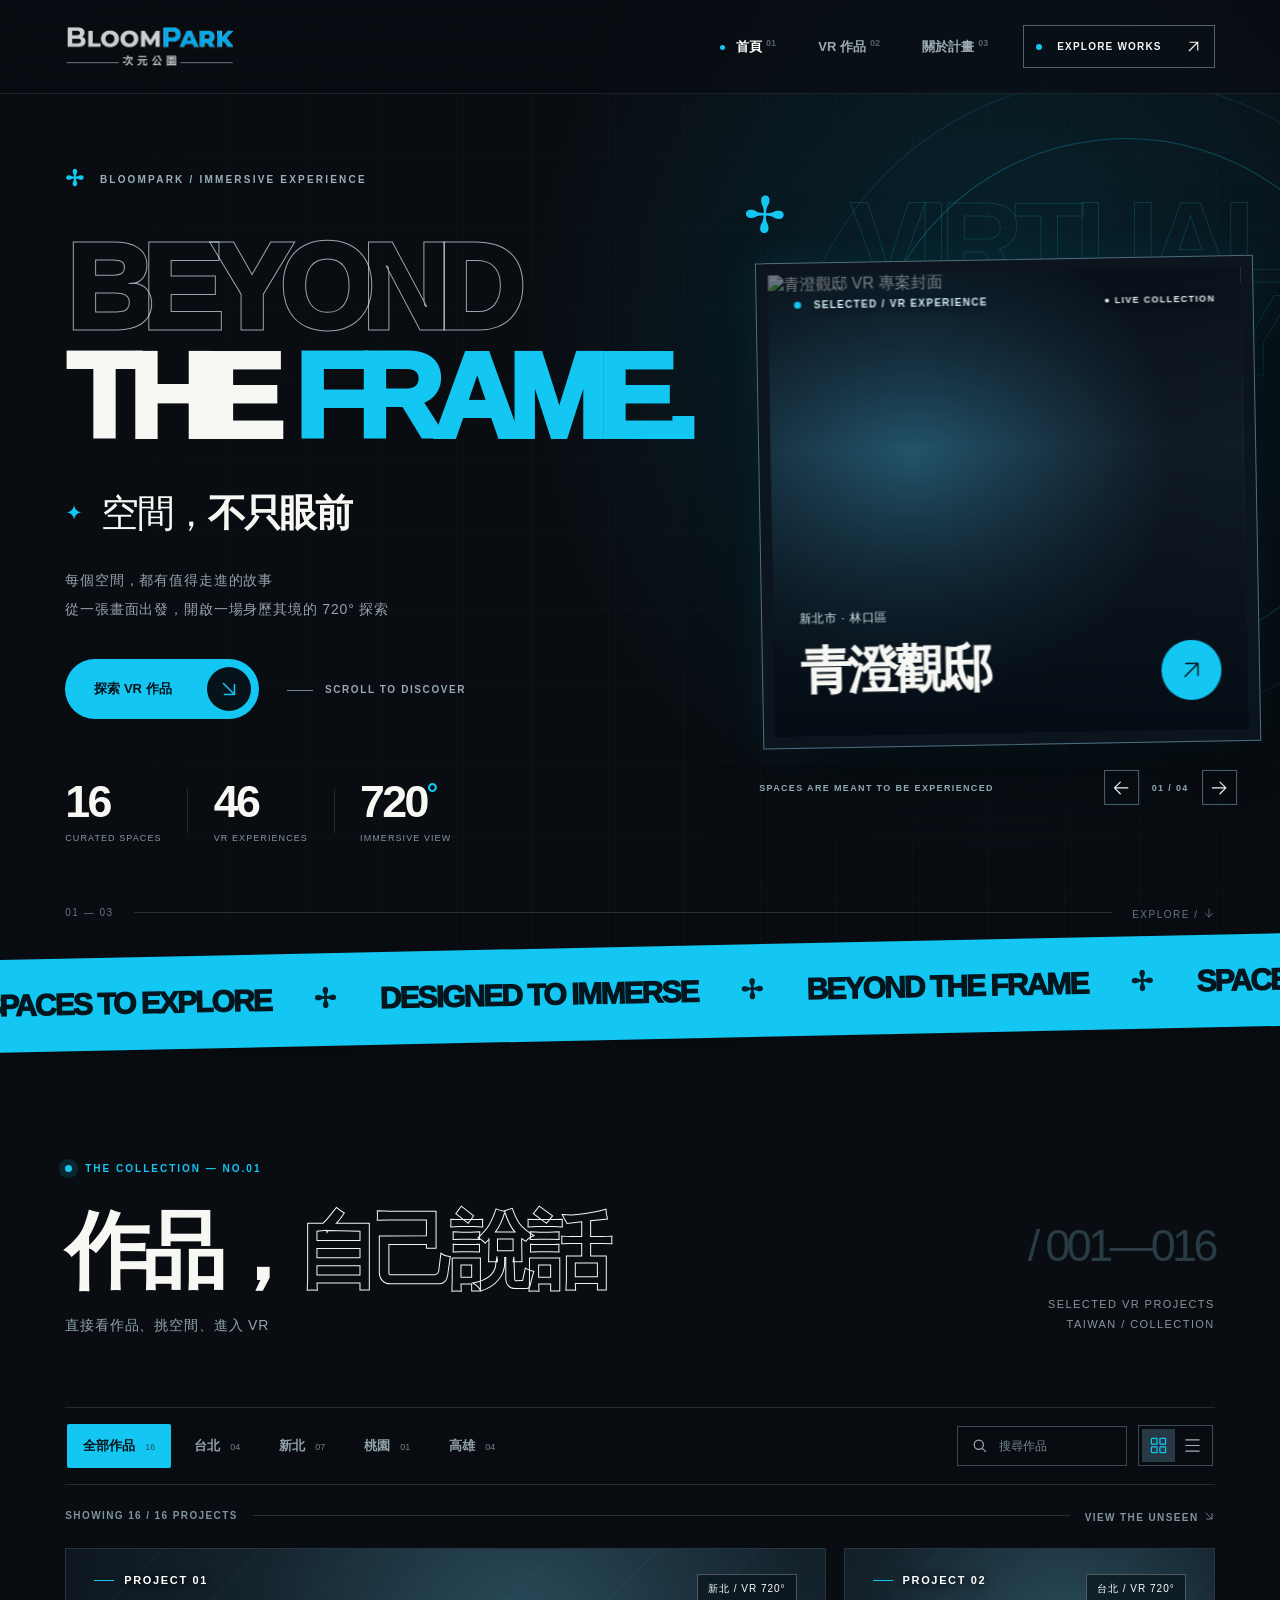
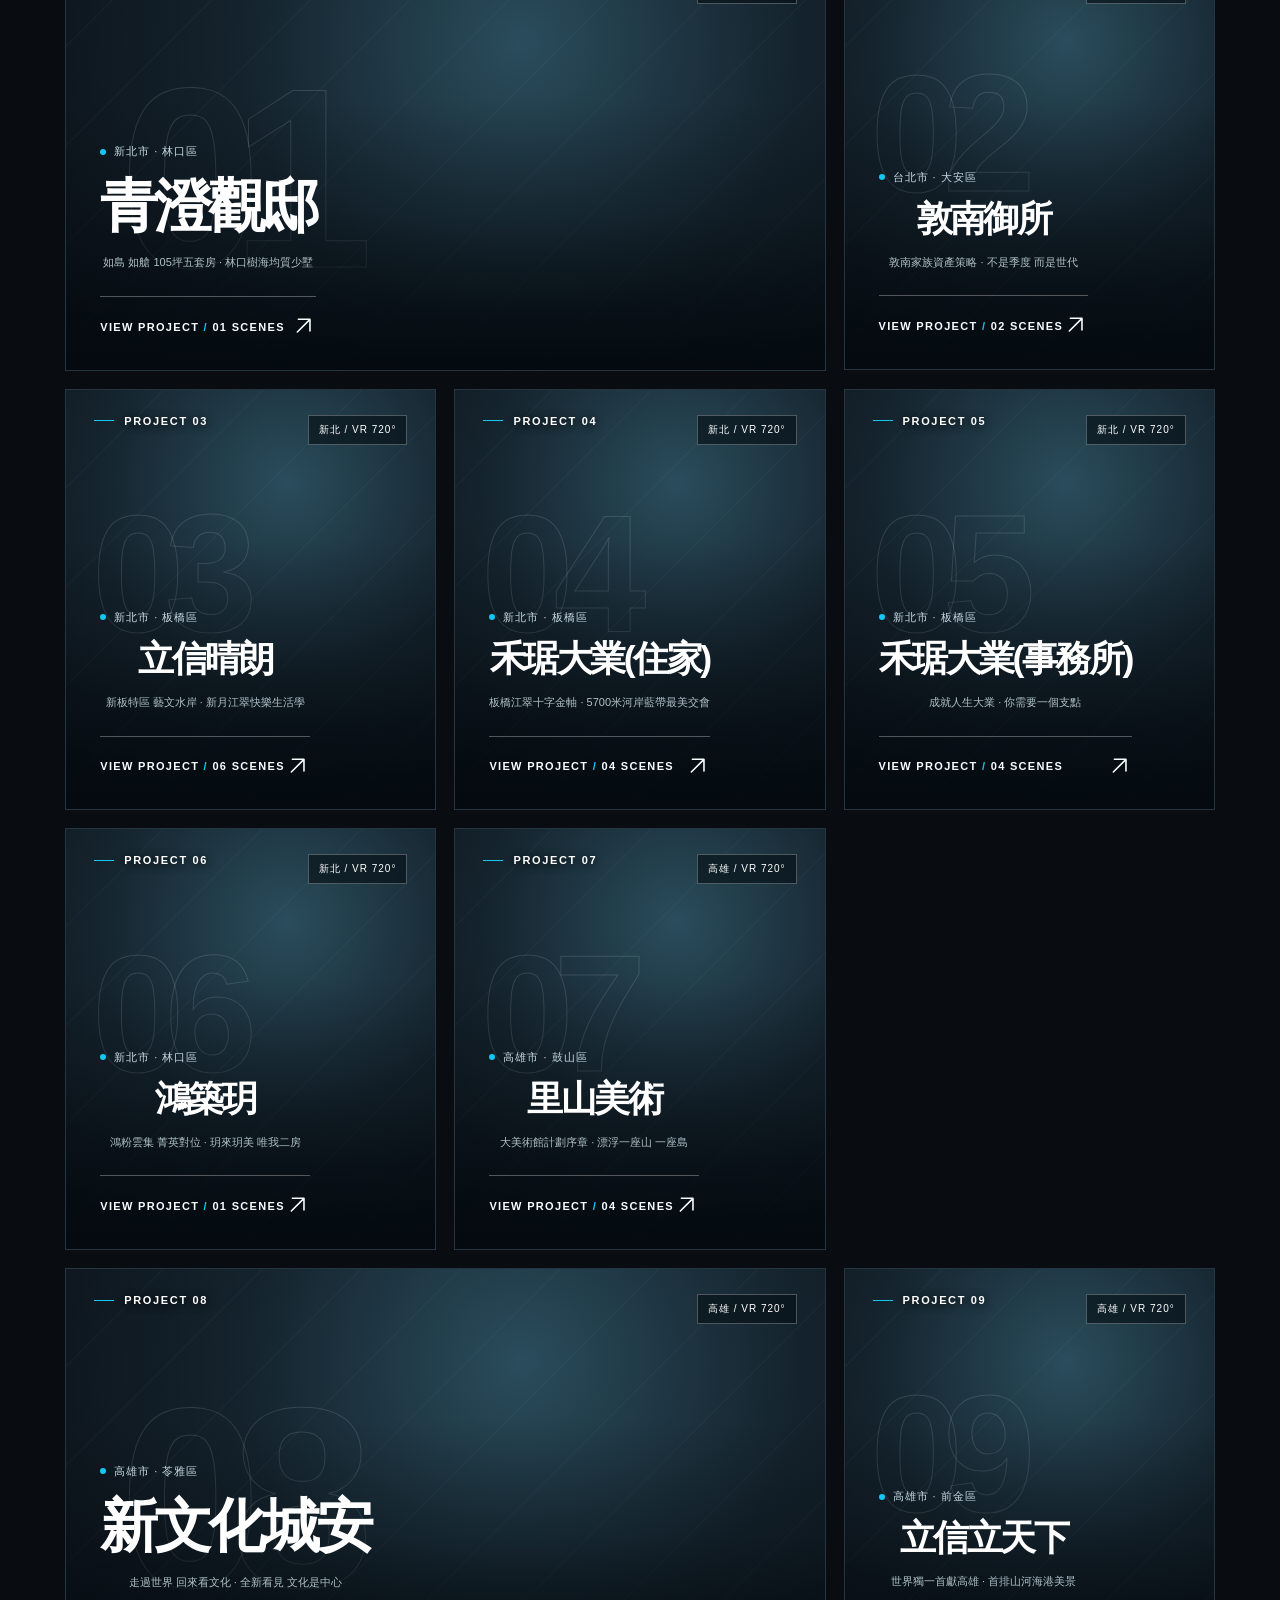
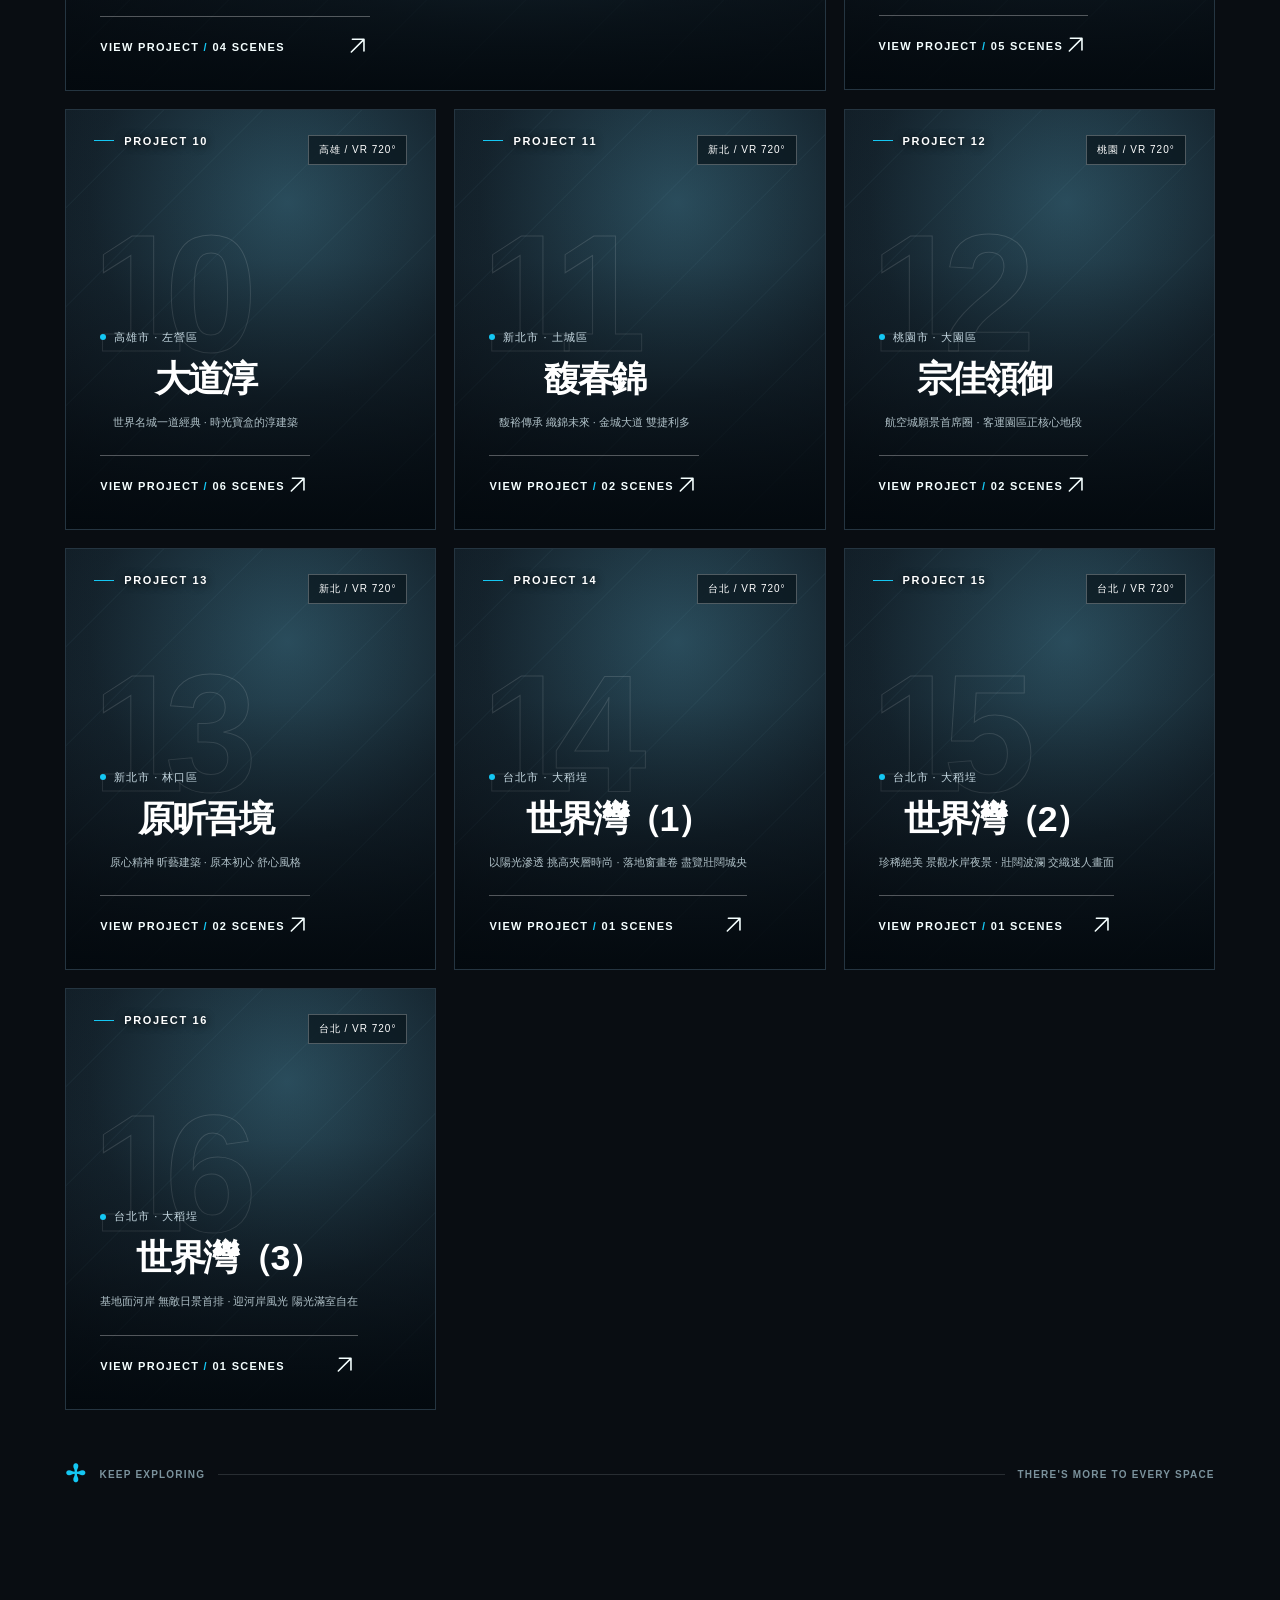
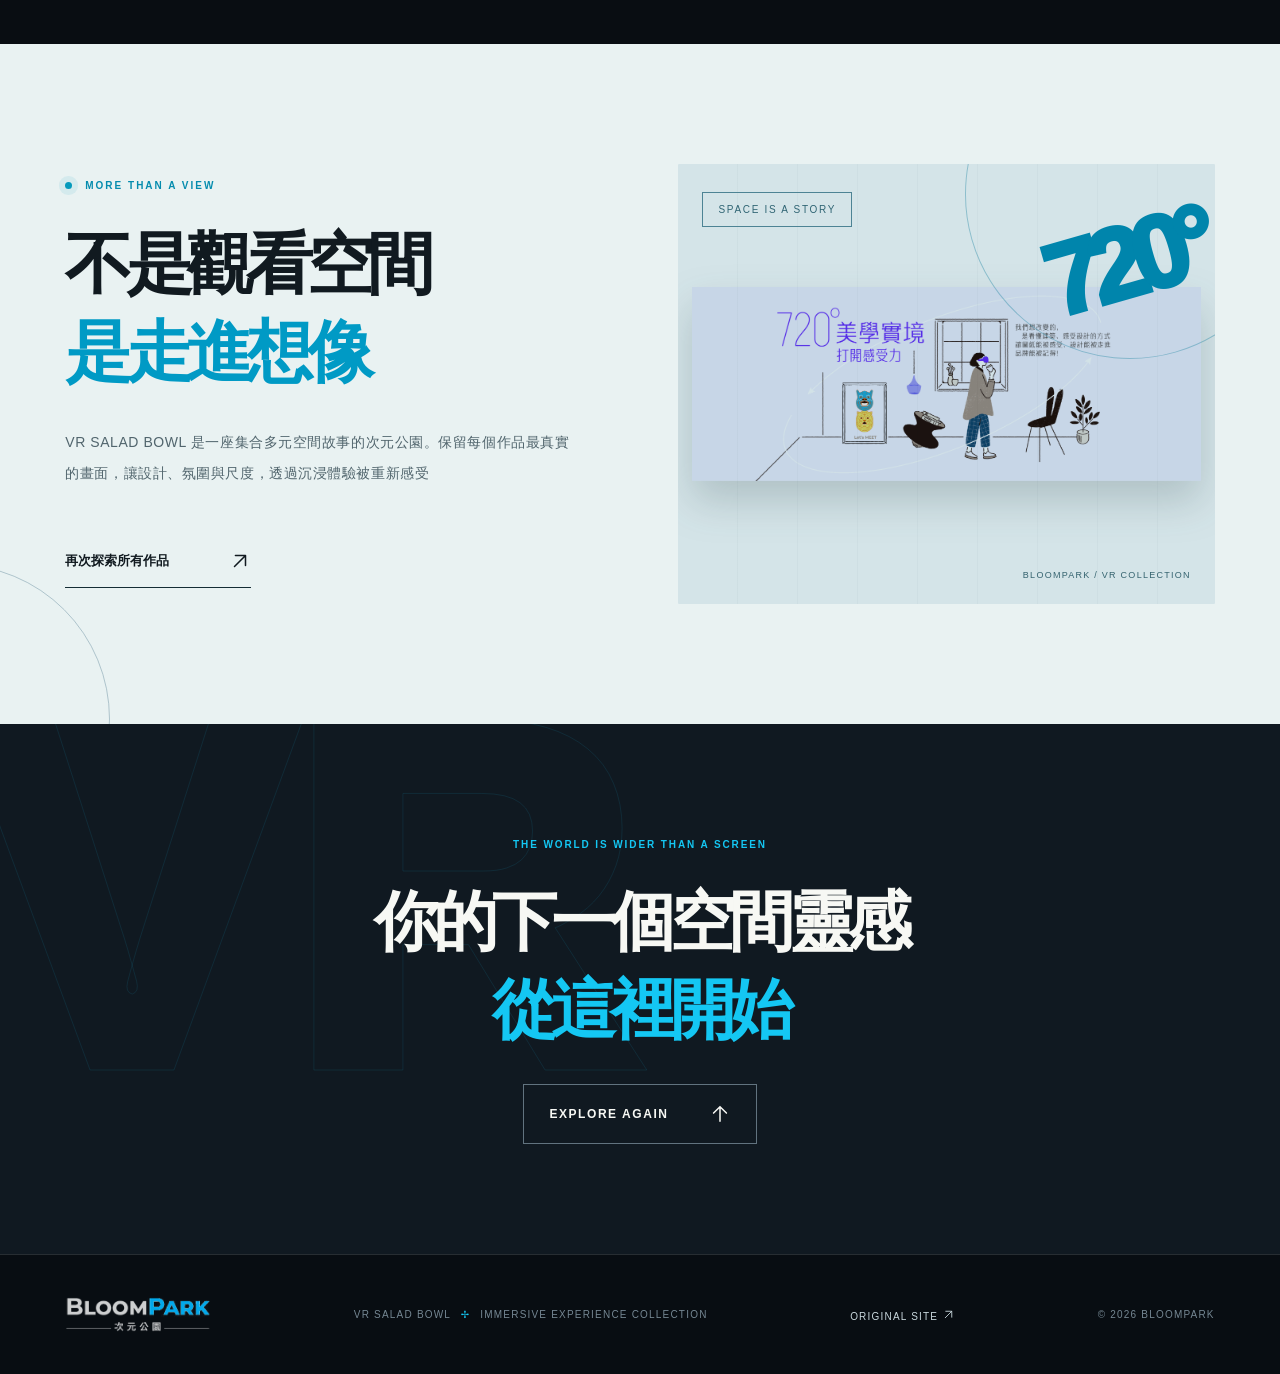
==== commit 092974c2: "Add files via upload" ====
--- a/bloompark/index.html
+++ b/bloompark/index.html
@@ -49,10 +49,10 @@
         <div class="hero-grid" aria-hidden="true"></div>
         <div class="hero-glow" aria-hidden="true"></div>
         <div class="hero-copy">
-          <div class="eyebrow"><span class="deco-symbol starburst" aria-hidden="true">✢</span> BLOOMPARK / IMMERSIVE EXPERIENCE <span class="eyebrow-line"></span> EST. 2025</div>
+          <div class="eyebrow"><span class="deco-symbol starburst" aria-hidden="true">✢</span> BLOOMPARK / IMMERSIVE EXPERIENCE </div>
           <h1 id="hero-title"><span class="hero-outline">BEYOND</span><span>THE <em>FRAME.</em></span></h1>
-          <div class="hero-twline"><span class="deco-symbol hero-mark" aria-hidden="true">✦</span><p>空間，<strong>不只眼前。</strong></p></div>
-          <p class="hero-description">每個空間，都有值得走進的故事。<br>從一張畫面出發，開啟一場身歷其境的 720° 探索。</p>
+          <div class="hero-twline"><span class="deco-symbol hero-mark" aria-hidden="true">✦</span><p>空間，<strong>不只眼前</strong></p></div>
+          <p class="hero-description">每個空間，都有值得走進的故事<br>從一張畫面出發，開啟一場身歷其境的 720° 探索</p>
           <div class="hero-actions">
             <a href="#work" class="pill-button pill-button-accent">探索 VR 作品 <span class="button-round" aria-hidden="true"><svg class="ui-arrow" viewBox="0 0 24 24" fill="none" stroke="currentColor" stroke-width="1.65" stroke-linecap="round" stroke-linejoin="round" aria-hidden="true" focusable="false"><path d="M6 6 18 18 M18 7v11H7"/></svg></span></a>
             <span class="hero-side-note"><span class="mini-dash"></span> SCROLL TO DISCOVER</span>
@@ -67,7 +67,7 @@
               <div class="hero-carousel-track" id="hero-carousel-track"></div>
             </div>
           </div>
-          <div class="hero-stage-bottom"><span>SPACES ARE MEANT TO BE EXPERIENCED.</span><div class="hero-switch"><button type="button" id="feature-prev" aria-label="上一個精選專案"><svg class="ui-arrow" viewBox="0 0 24 24" fill="none" stroke="currentColor" stroke-width="1.65" stroke-linecap="round" stroke-linejoin="round" aria-hidden="true" focusable="false"><path d="M20 12H4 M11 5l-7 7 7 7"/></svg></button><span id="feature-index">01 / 04</span><button type="button" id="feature-next" aria-label="下一個精選專案"><svg class="ui-arrow" viewBox="0 0 24 24" fill="none" stroke="currentColor" stroke-width="1.65" stroke-linecap="round" stroke-linejoin="round" aria-hidden="true" focusable="false"><path d="M4 12h16 M13 5l7 7-7 7"/></svg></button></div></div>
+          <div class="hero-stage-bottom"><span>SPACES ARE MEANT TO BE EXPERIENCED</span><div class="hero-switch"><button type="button" id="feature-prev" aria-label="上一個精選專案"><svg class="ui-arrow" viewBox="0 0 24 24" fill="none" stroke="currentColor" stroke-width="1.65" stroke-linecap="round" stroke-linejoin="round" aria-hidden="true" focusable="false"><path d="M20 12H4 M11 5l-7 7 7 7"/></svg></button><span id="feature-index">01 / 04</span><button type="button" id="feature-next" aria-label="下一個精選專案"><svg class="ui-arrow" viewBox="0 0 24 24" fill="none" stroke="currentColor" stroke-width="1.65" stroke-linecap="round" stroke-linejoin="round" aria-hidden="true" focusable="false"><path d="M4 12h16 M13 5l7 7-7 7"/></svg></button></div></div>
           <div class="floating-asterisk deco-symbol" aria-hidden="true">✢</div>
         </div>
         <div class="hero-scroll-edge"><span>01 — 03</span><div></div><span>EXPLORE / <svg class="ui-arrow" viewBox="0 0 24 24" fill="none" stroke="currentColor" stroke-width="1.65" stroke-linecap="round" stroke-linejoin="round" aria-hidden="true" focusable="false"><path d="M12 4v16 M5 13l7 7 7-7"/></svg></span></div>
@@ -77,7 +77,7 @@
 
       <section class="work-section" id="work" aria-labelledby="work-title">
         <div class="work-head reveal">
-          <div><div class="section-kicker"><span class="section-dot"></span> THE COLLECTION — NO.01</div><h2 id="work-title">作品，<span>自己說話。</span></h2><p>直接看作品、挑空間、進入 VR。</p></div>
+          <div><div class="section-kicker"><span class="section-dot"></span> THE COLLECTION — NO.01</div><h2 id="work-title">作品，<span>自己說話</span></h2><p>直接看作品、挑空間、進入 VR</p></div>
           <div class="work-head-side"><span class="index-number">/ 001—016</span><span>SELECTED VR PROJECTS<br>TAIWAN / COLLECTION</span></div>
         </div>
         <div class="filter-bar" id="filter-bar">
@@ -95,15 +95,15 @@
         </div>
         <div class="results-line" aria-live="polite"><span id="result-count">SHOWING 16 PROJECTS</span><span class="results-line-deco"></span><span>VIEW THE UNSEEN <svg class="ui-arrow" viewBox="0 0 24 24" fill="none" stroke="currentColor" stroke-width="1.65" stroke-linecap="round" stroke-linejoin="round" aria-hidden="true" focusable="false"><path d="M6 6 18 18 M18 7v11H7"/></svg></span></div>
         <div id="projects" class="project-grid" aria-live="polite"></div>
-        <div id="no-results" class="no-results" hidden><span>NO MATCH FOUND</span><h3>沒有找到符合的作品。</h3><button type="button" id="clear-filters">清除篩選 <svg class="ui-arrow" viewBox="0 0 24 24" fill="none" stroke="currentColor" stroke-width="1.65" stroke-linecap="round" stroke-linejoin="round" aria-hidden="true" focusable="false"><path d="M6 18 18 6 M7 6h11v11"/></svg></button></div>
+        <div id="no-results" class="no-results" hidden><span>NO MATCH FOUND</span><h3>沒有找到符合的作品</h3><button type="button" id="clear-filters">清除篩選 <svg class="ui-arrow" viewBox="0 0 24 24" fill="none" stroke="currentColor" stroke-width="1.65" stroke-linecap="round" stroke-linejoin="round" aria-hidden="true" focusable="false"><path d="M6 18 18 6 M7 6h11v11"/></svg></button></div>
         <p class="after-gallery"><span class="deco-symbol" aria-hidden="true">✢</span> KEEP EXPLORING <span class="after-line"></span> THERE'S MORE TO EVERY SPACE</p>
       </section>
 
       <section class="manifesto" id="about" aria-labelledby="about-title">
-        <div class="manifesto-left reveal"><span class="section-kicker"><span class="section-dot"></span> MORE THAN A VIEW</span><h2 id="about-title">不是觀看空間。<br><em>是走進想像。</em></h2><p>VR SALAD BOWL 是一座集合多元空間故事的次元公園。保留每個作品最真實的畫面，讓設計、氛圍與尺度，透過沉浸體驗被重新感受。</p><a href="#work" class="manifesto-link">再次探索所有作品 <span class="arrow-holder"><svg class="ui-arrow" viewBox="0 0 24 24" fill="none" stroke="currentColor" stroke-width="1.65" stroke-linecap="round" stroke-linejoin="round" aria-hidden="true" focusable="false"><path d="M6 18 18 6 M7 6h11v11"/></svg></span></a></div>
-        <div class="manifesto-right reveal"><div class="manifesto-visual"><div class="outline-pill">SPACE IS A STORY.</div><div class="manifesto-circle"><span>720°</span></div><img src="assets/intro-illustration.png" loading="lazy" alt="BLOOMPARK 原始 VR 展示插畫"><span class="manifesto-index">BLOOMPARK / 2025 — NOW</span></div></div>
+        <div class="manifesto-left reveal"><span class="section-kicker"><span class="section-dot"></span> MORE THAN A VIEW</span><h2 id="about-title">不是觀看空間<br><em>是走進想像</em></h2><p>VR SALAD BOWL 是一座集合多元空間故事的次元公園。保留每個作品最真實的畫面，讓設計、氛圍與尺度，透過沉浸體驗被重新感受</p><a href="#work" class="manifesto-link">再次探索所有作品 <span class="arrow-holder"><svg class="ui-arrow" viewBox="0 0 24 24" fill="none" stroke="currentColor" stroke-width="1.65" stroke-linecap="round" stroke-linejoin="round" aria-hidden="true" focusable="false"><path d="M6 18 18 6 M7 6h11v11"/></svg></span></a></div>
+        <div class="manifesto-right reveal"><div class="manifesto-visual"><div class="outline-pill">SPACE IS A STORY</div><div class="manifesto-circle"><span>720°</span></div><img src="assets/intro-illustration.png" loading="lazy" alt="BLOOMPARK 原始 VR 展示插畫"><span class="manifesto-index">BLOOMPARK / VR COLLECTION</span></div></div>
       </section>
-      <section class="outro"><div class="outro-inner"><span class="outro-kicker">THE WORLD IS WIDER THAN A SCREEN.</span><p>你的下一個空間靈感，<br><strong>從這裡開始。</strong></p><a href="#work" aria-label="回到作品展示">EXPLORE AGAIN <span class="arrow-holder"><svg class="ui-arrow" viewBox="0 0 24 24" fill="none" stroke="currentColor" stroke-width="1.65" stroke-linecap="round" stroke-linejoin="round" aria-hidden="true" focusable="false"><path d="M12 20V4 M5 11l7-7 7 7"/></svg></span></a></div></section>
+      <section class="outro"><div class="outro-inner"><span class="outro-kicker">THE WORLD IS WIDER THAN A SCREEN</span><p>你的下一個空間靈感<br><strong>從這裡開始</strong></p><a href="#work" aria-label="回到作品展示">EXPLORE AGAIN <span class="arrow-holder"><svg class="ui-arrow" viewBox="0 0 24 24" fill="none" stroke="currentColor" stroke-width="1.65" stroke-linecap="round" stroke-linejoin="round" aria-hidden="true" focusable="false"><path d="M12 20V4 M5 11l7-7 7 7"/></svg></span></a></div></section>
     </main>
     <footer class="footer"><a href="#top" class="footer-logo"><img src="assets/logo-light.png" alt="BLOOMPARK 次元公園"></a><div>VR SALAD BOWL <span class="footer-cross deco-symbol" aria-hidden="true">✢</span> IMMERSIVE EXPERIENCE COLLECTION</div><a href="https://booooand.com/" target="_blank" rel="noopener noreferrer">ORIGINAL SITE <svg class="ui-arrow" viewBox="0 0 24 24" fill="none" stroke="currentColor" stroke-width="1.65" stroke-linecap="round" stroke-linejoin="round" aria-hidden="true" focusable="false"><path d="M6 18 18 6 M7 6h11v11"/></svg></a><span>© <span id="year">2026</span> BLOOMPARK</span></footer>
   </div>
@@ -113,7 +113,7 @@
     <section class="modal-panel" role="dialog" aria-modal="true" aria-labelledby="modal-title" tabindex="-1">
       <button class="modal-close" id="modal-close" type="button" aria-label="關閉專案介紹">✕</button>
       <div class="modal-photo visual-fallback" id="modal-photo"><img id="modal-image" alt=""></div>
-      <div class="modal-body"><div class="modal-topline"><span id="modal-number">PROJECT / 01</span><span>IMMERSIVE ARCHIVE · BLOOMPARK</span></div><div class="modal-meta"><span id="modal-location">新北市 · 林口區</span><span class="modal-live">● VIRTUAL SPACE</span></div><h2 id="modal-title"></h2><p id="modal-subtitle"></p><div class="modal-divider"></div><h3>選擇 VR 場景 <span id="modal-links-count"></span></h3><div class="modal-vr-links" id="modal-links"></div><div class="modal-actions"><a class="modal-main-link" id="modal-main-link" target="_blank" rel="noopener noreferrer">進入 VR 全景 <span class="arrow-holder"><svg class="ui-arrow" viewBox="0 0 24 24" fill="none" stroke="currentColor" stroke-width="1.65" stroke-linecap="round" stroke-linejoin="round" aria-hidden="true" focusable="false"><path d="M6 18 18 6 M7 6h11v11"/></svg></span></a></div><div class="modal-footnote">作品連結將於新分頁開啟，保留原始 VR 瀏覽體驗。</div></div>
+      <div class="modal-body"><div class="modal-topline"><span id="modal-number">PROJECT / 01</span><span>IMMERSIVE ARCHIVE · BLOOMPARK</span></div><div class="modal-meta"><span id="modal-location">新北市 · 林口區</span><span class="modal-live">● VIRTUAL SPACE</span></div><h2 id="modal-title"></h2><p id="modal-subtitle"></p><div class="modal-divider"></div><h3>選擇 VR 場景 <span id="modal-links-count"></span></h3><div class="modal-vr-links" id="modal-links"></div><div class="modal-actions"><a class="modal-main-link" id="modal-main-link" target="_blank" rel="noopener noreferrer">進入 VR 全景 <span class="arrow-holder"><svg class="ui-arrow" viewBox="0 0 24 24" fill="none" stroke="currentColor" stroke-width="1.65" stroke-linecap="round" stroke-linejoin="round" aria-hidden="true" focusable="false"><path d="M6 18 18 6 M7 6h11v11"/></svg></span></a></div><div class="modal-footnote">作品連結將於新分頁開啟，保留原始 VR 瀏覽體驗</div></div>
       <div class="modal-pagination"><button type="button" id="modal-prev"><svg class="ui-arrow" viewBox="0 0 24 24" fill="none" stroke="currentColor" stroke-width="1.65" stroke-linecap="round" stroke-linejoin="round" aria-hidden="true" focusable="false"><path d="M20 12H4 M11 5l-7 7 7 7"/></svg> 上一個專案</button><button type="button" id="modal-next">下一個專案 <svg class="ui-arrow" viewBox="0 0 24 24" fill="none" stroke="currentColor" stroke-width="1.65" stroke-linecap="round" stroke-linejoin="round" aria-hidden="true" focusable="false"><path d="M4 12h16 M13 5l7 7-7 7"/></svg></button></div>
     </section>
   </div>
